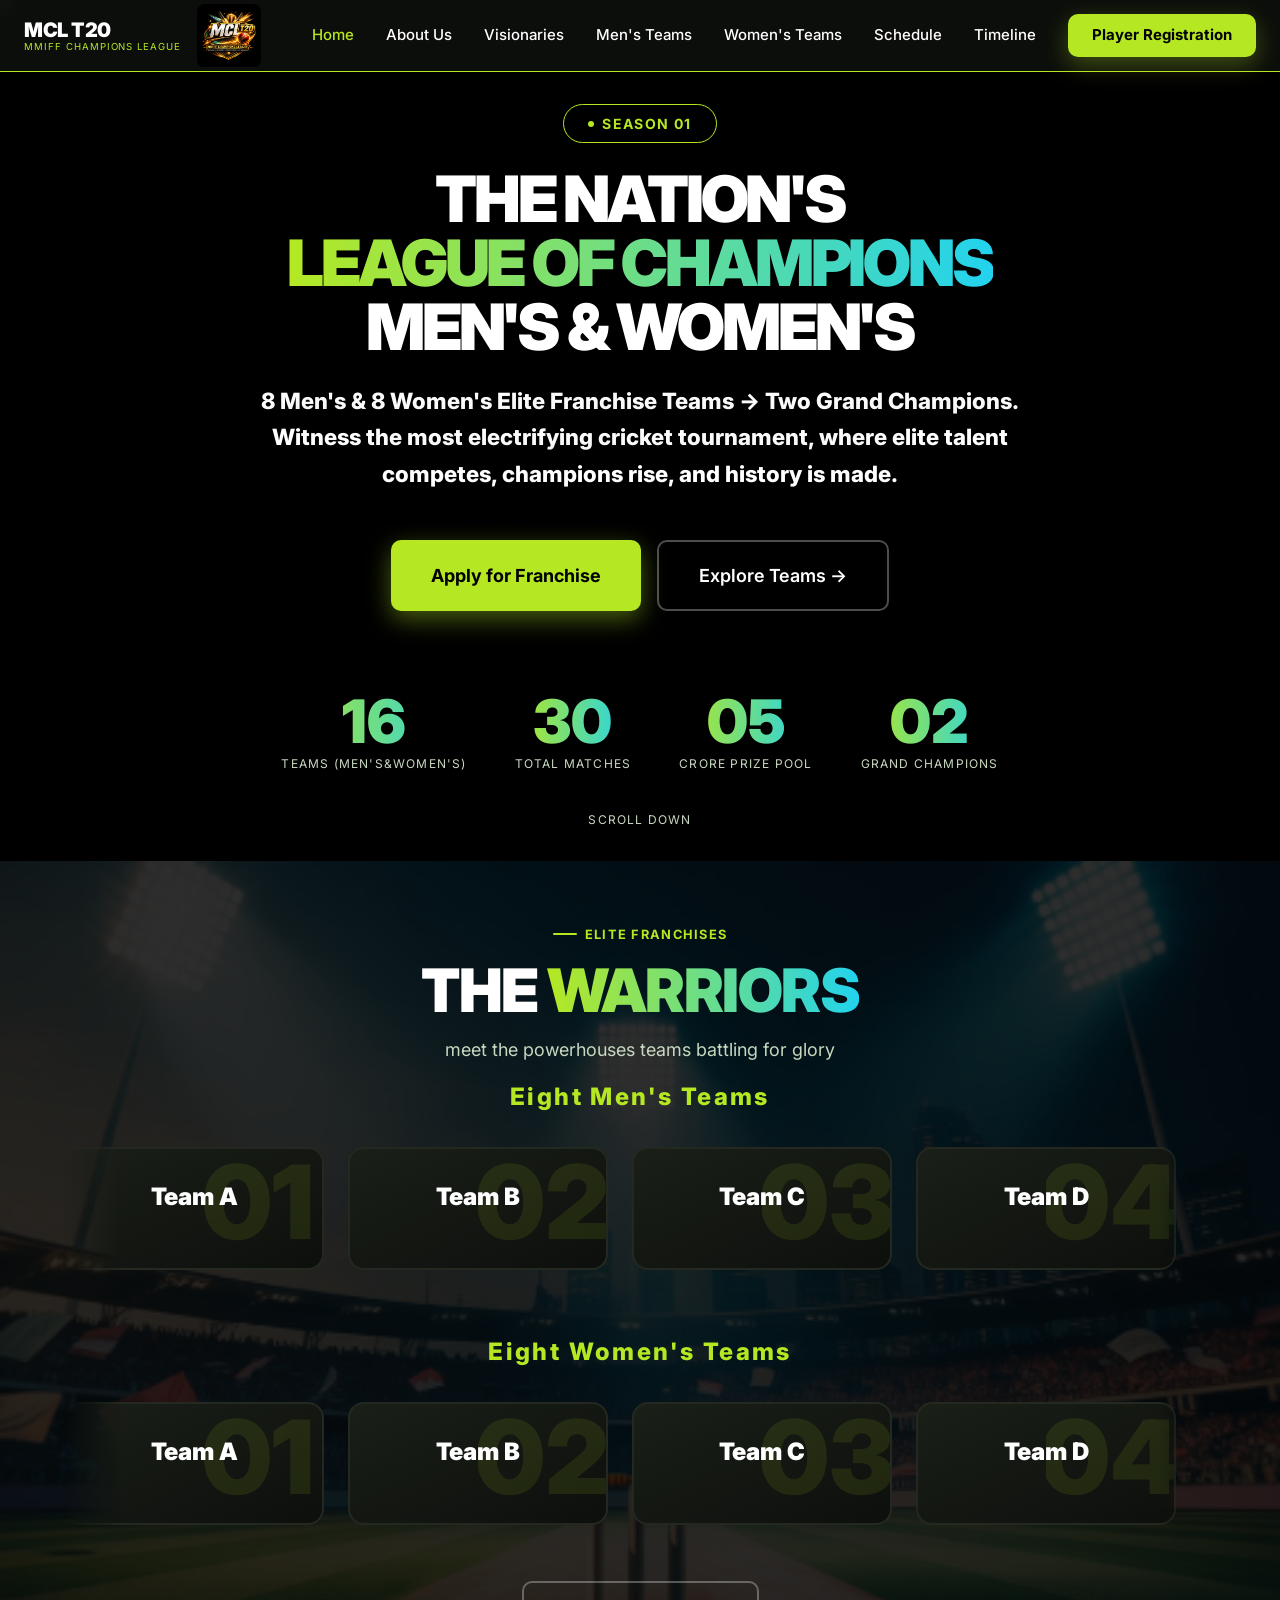
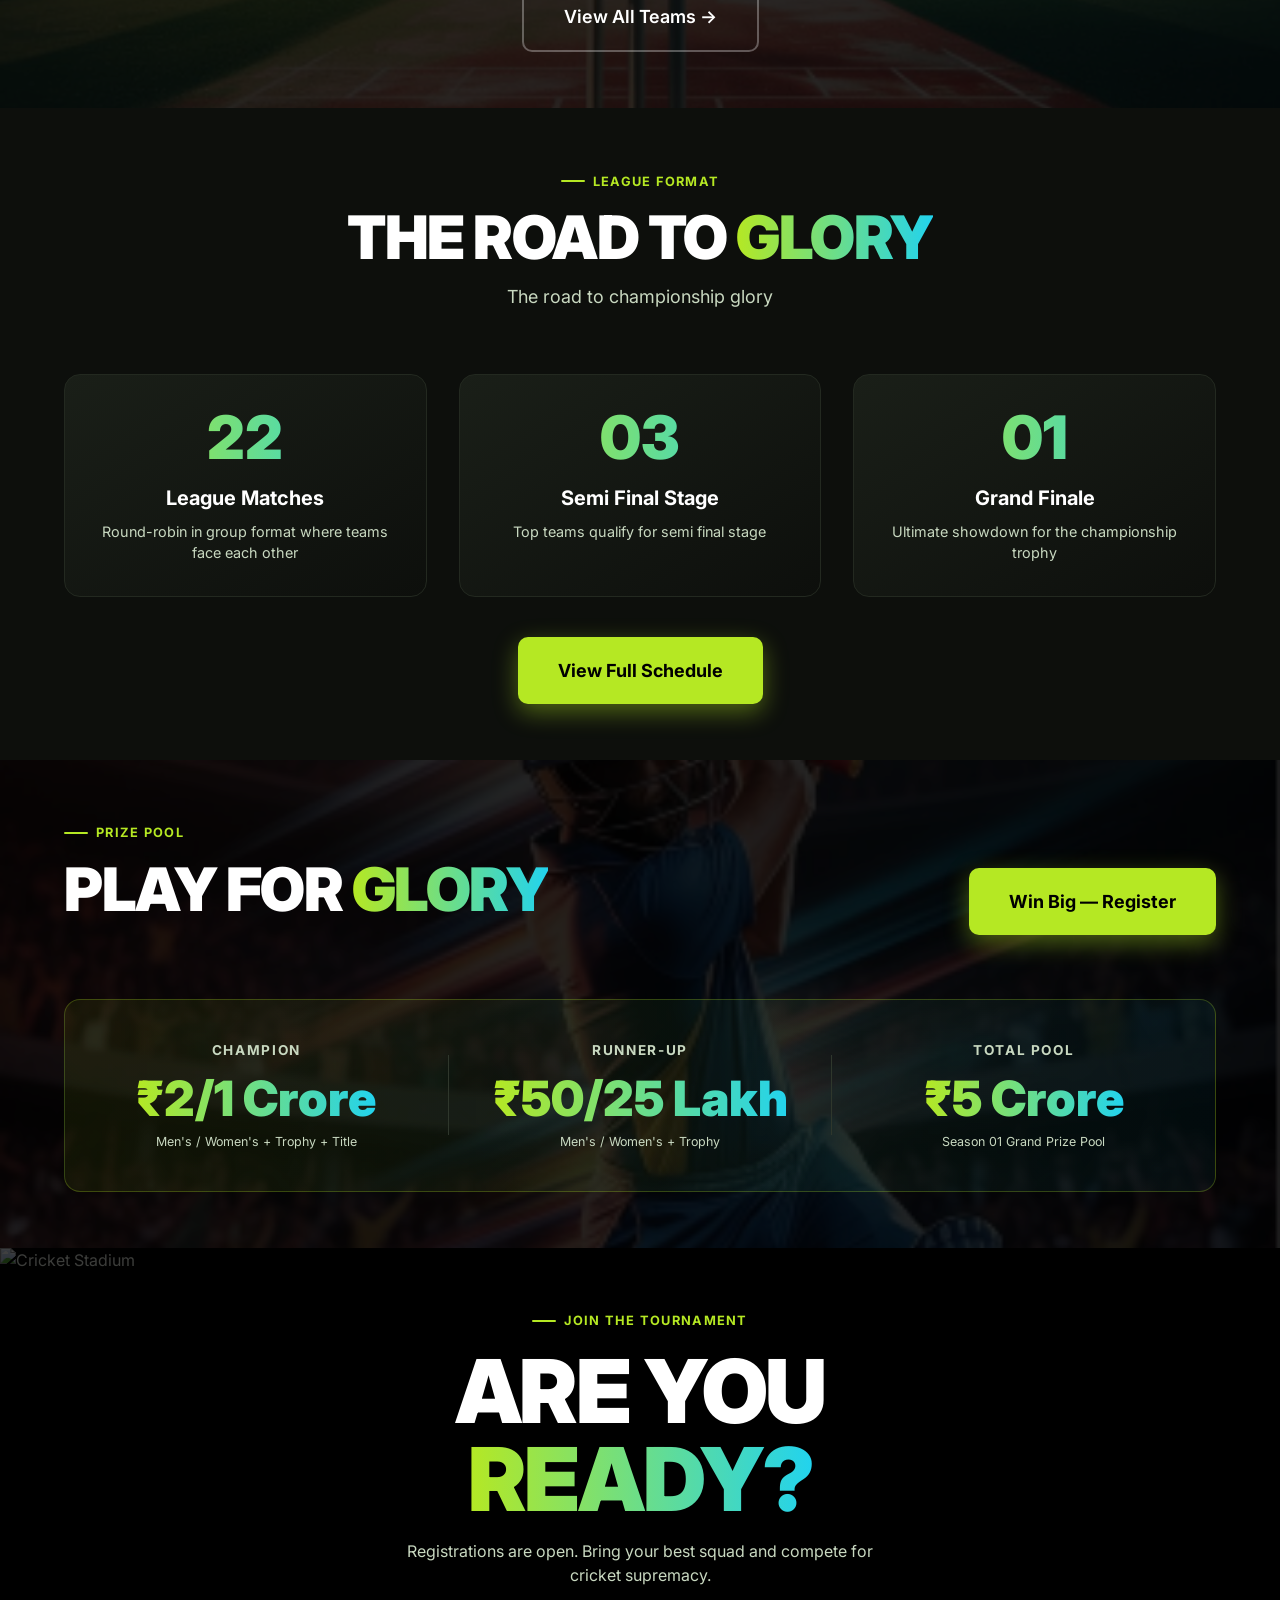
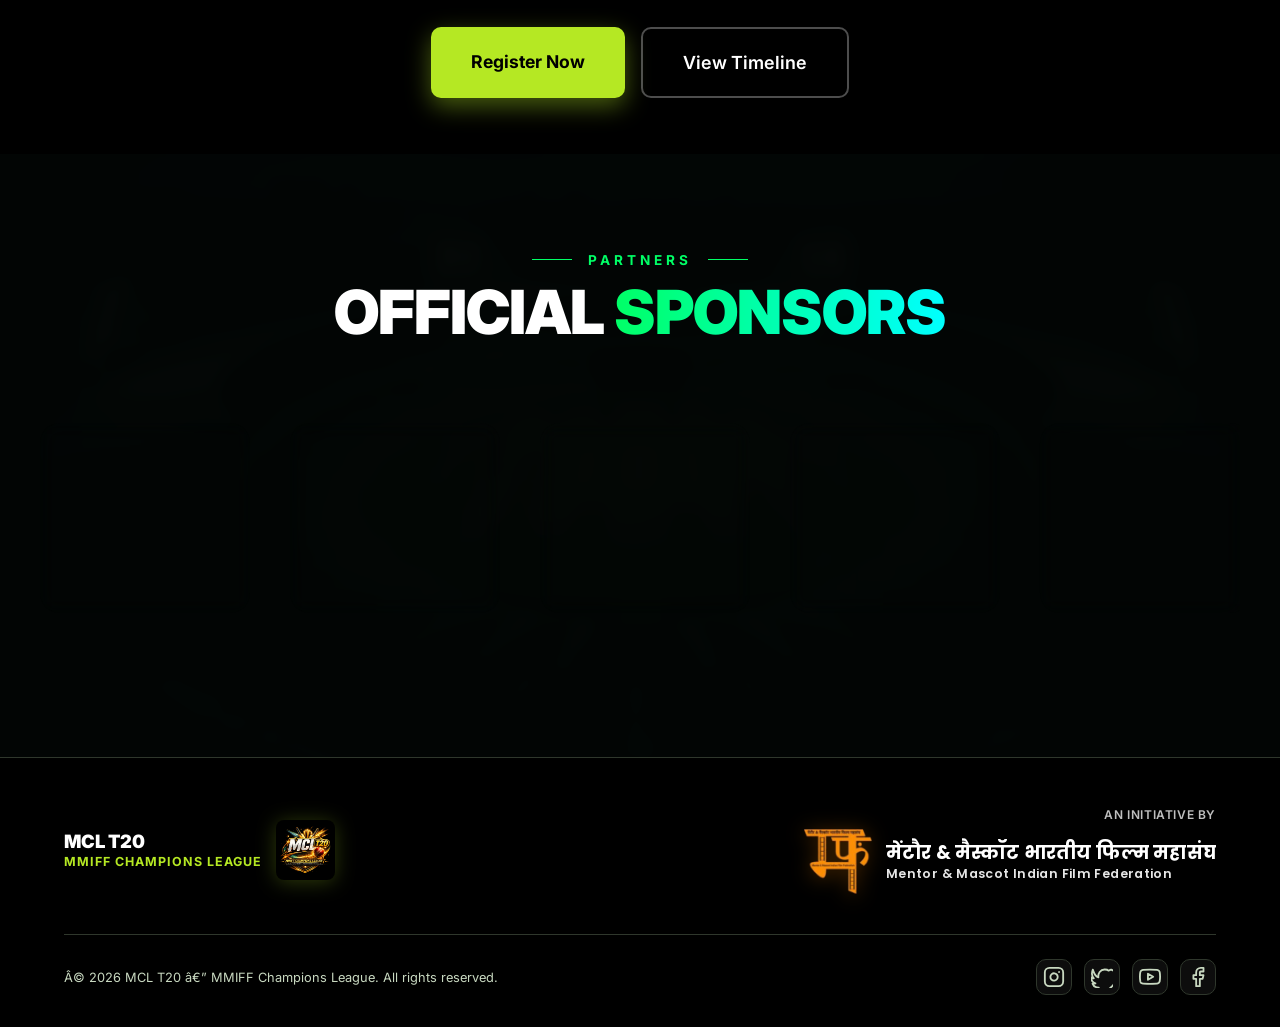
==== index.html @ 3655ecd1 "chnage" ====
﻿<!DOCTYPE html>
<html lang="en">
<head>
  <meta charset="UTF-8"/>
  <meta name="viewport" content="width=device-width, initial-scale=1.0"/>
  <title>MCL T20 â€” MMIFF Champions League | Where Cricket Meets a Cause</title>
  <meta name="description" content="MCL T20 MMIFF Champions League â€” 8 powerhouse teams battling for cricket supremacy. The Nation's League of Champions."/>
  <meta property="og:title" content="MCL T20 â€” MMIFF Champions League"/>
  <meta property="og:description" content="Where Cricket Meets Cinema with a Cause. Where Sport Creates Impact. 08 Franchise Teams. 15 Matches. 1 Champion."/>
  <meta property="og:image" content="https://images.pexels.com/photos/36230651/pexels-photo-36230651.jpeg?auto=compress&cs=tinysrgb&dpr=2&h=650&w=940"/>
  <meta property="og:type" content="website"/>
  <meta name="twitter:card" content="summary_large_image"/>
  <link rel="icon" href="logo.png" type="image/png"/>
  <link rel="stylesheet" href="style.css"/>
</head>
<body>

<div class="particles"></div>

<!-- ===== NAVBAR ===== -->
<nav class="navbar" id="navbar">
  <a href="index.html" class="nav-logo">
    <div>
      <div class="nav-logo-text">
        <span class="brand">MCL T20</span>
        <span class="sub">MMIFF Champions League</span>
      </div>
    </div>
    <img src="logo.png" alt="MCL Logo"/>
  </a>
  <div class="nav-links">
    <a href="index.html" class="active">Home</a>
    <a href="about.html">About Us</a>
    <a href="visionaries.html">Visionaries</a>
    <a href="teams.html">Men's Teams</a>
    <a href="women-teams.html">Women's Teams</a>
    <a href="matches.html">Schedule</a>
    <a href="timeline.html">Timeline</a>
    <a href="registration.html" class="nav-cta">Player Registration</a>
  </div>
  <button class="hamburger" id="hamburger" aria-label="Menu">
    <span></span><span></span><span></span>
  </button>
</nav>

<div class="mobile-nav" id="mobileNav">
  <a href="index.html">Home</a>
  <a href="about.html">About Us</a>
  <a href="visionaries.html">Visionaries</a>
  <a href="teams.html">Men's Teams</a>
  <a href="women-teams.html">Women's Teams</a>
  <a href="matches.html">Schedule</a>
  <a href="timeline.html">Timeline</a>
  <a href="registration.html" style="color:var(--brand);border-color:rgba(181,232,35,0.25);background:rgba(181,232,35,0.06);">Player Registration &rarr;</a>
</div>

<!-- ===== HERO ===== -->
<section class="hero" id="home">
  <div class="hero-bg-img">
    <img src="https://images.pexels.com/photos/36230651/pexels-photo-36230651.jpeg?auto=compress&cs=tinysrgb&dpr=2&h=650&w=940" alt="Cricket Stadium"/>
  </div>

  <div class="hero-content">
    <div class="hero-badge">
      <span><span class="dot"></span>Season 01</span>
    </div>

    <h1>
      THE NATION'S<br/>
      <span class="gradient-text">LEAGUE OF CHAMPIONS</span><br/>
      MEN'S &amp; WOMEN'S
    </h1>

    <p class="hero-sub">
      8 Men's &amp; 8 Women's Elite Franchise Teams &rarr; Two Grand Champions. Witness the most electrifying cricket tournament, where elite talent competes, champions rise, and history is made.
    </p>

    <div class="hero-actions">
      <a href="registration.html#franchise" class="btn-primary">Apply for Franchise</a>
      <a href="teams.html" class="btn-outline">Explore Teams &rarr;</a>
    </div>

    <div class="hero-stats">
      <div class="hero-stat">
        <div class="num">16</div>
        <div class="label">Teams (MEN'S&WOMEN'S)</div>
      </div>
      <div class="hero-stat">
        <div class="num" data-count="30">30</div>
        <div class="label">Total Matches</div>
      </div>
      <div class="hero-stat">
        <div class="num">05</div>
        <div class="label">crore prize pool</div>
      </div>
      <div class="hero-stat">
        <div class="num" data-count="2">02</div>
        <div class="label">Grand Champions</div>
      </div>
    </div>
  </div>

  <div class="hero-scroll" onclick="document.getElementById('teams-section').scrollIntoView({behavior:'smooth'})">
    Scroll Down
  </div>
</section>

<!-- ===== TEAMS SECTION ===== -->
<section class="bg-section" id="teams-section" style="padding: 3.5rem 0;">
  <div class="bg-section-img">
    <img src="teams-bg.png" alt="Cricket Field" loading="lazy"/>
    <div class="bg-section-overlay"></div>
  </div>

  <div class="container" style="position:relative;z-index:10;">
    <div class="reveal" style="text-align:center;margin-bottom:1rem;">
      <div class="section-label" style="justify-content:center;">Elite Franchises</div>
      <h2 class="section-title">THE <span class="highlight">WARRIORS</span></h2>
      <p class="section-desc" style="margin:0 auto;">meet the powerhouses teams battling for glory</p>
    </div>

        <div class="scroller-section">
      <h3 style="text-align:center; margin-bottom: 1rem; color: var(--brand); letter-spacing: 0.1em; font-weight: 800; font-size: 1.5rem;">Eight Men's Teams</h3>
      <div class="team-scroller">
        <div class="team-scroller-track">

      <a href="teams.html#team-1" class="team-card reveal">
        <div class="team-card-shine">
          <svg viewBox="0 0 100 100"><text fill="var(--brand)" font-size="80" font-weight="900" text-anchor="middle" x="50" y="70">01</text></svg>
        </div>
        <div class="team-card-inner">
          <h4 class="team-name">Team A</h4>
          
          <div class="team-bar-wrap"><div class="team-bar"></div></div>
        </div>
      </a>
      <a href="teams.html#team-2" class="team-card reveal">
        <div class="team-card-shine">
          <svg viewBox="0 0 100 100"><text fill="var(--brand)" font-size="80" font-weight="900" text-anchor="middle" x="50" y="70">02</text></svg>
        </div>
        <div class="team-card-inner">
          <h4 class="team-name">Team B</h4>
          
          <div class="team-bar-wrap"><div class="team-bar"></div></div>
        </div>
      </a>
      <a href="teams.html#team-3" class="team-card reveal">
        <div class="team-card-shine">
          <svg viewBox="0 0 100 100"><text fill="var(--brand)" font-size="80" font-weight="900" text-anchor="middle" x="50" y="70">03</text></svg>
        </div>
        <div class="team-card-inner">
          <h4 class="team-name">Team C</h4>
          
          <div class="team-bar-wrap"><div class="team-bar"></div></div>
        </div>
      </a>
      <a href="teams.html#team-4" class="team-card reveal">
        <div class="team-card-shine">
          <svg viewBox="0 0 100 100"><text fill="var(--brand)" font-size="80" font-weight="900" text-anchor="middle" x="50" y="70">04</text></svg>
        </div>
        <div class="team-card-inner">
          <h4 class="team-name">Team D</h4>
          
          <div class="team-bar-wrap"><div class="team-bar"></div></div>
        </div>
      </a>
      <a href="teams.html#team-5" class="team-card reveal">
        <div class="team-card-shine">
          <svg viewBox="0 0 100 100"><text fill="var(--brand)" font-size="80" font-weight="900" text-anchor="middle" x="50" y="70">05</text></svg>
        </div>
        <div class="team-card-inner">
          <h4 class="team-name">Team E</h4>
          
          <div class="team-bar-wrap"><div class="team-bar"></div></div>
        </div>
      </a>
      <a href="teams.html#team-6" class="team-card reveal">
        <div class="team-card-shine">
          <svg viewBox="0 0 100 100"><text fill="var(--brand)" font-size="80" font-weight="900" text-anchor="middle" x="50" y="70">06</text></svg>
        </div>
        <div class="team-card-inner">
          <h4 class="team-name">Team F</h4>
          
          <div class="team-bar-wrap"><div class="team-bar"></div></div>
        </div>
      </a>
      <a href="teams.html#team-7" class="team-card reveal">
        <div class="team-card-shine">
          <svg viewBox="0 0 100 100"><text fill="var(--brand)" font-size="80" font-weight="900" text-anchor="middle" x="50" y="70">07</text></svg>
        </div>
        <div class="team-card-inner">
          <h4 class="team-name">Team G</h4>
          
          <div class="team-bar-wrap"><div class="team-bar"></div></div>
        </div>
      </a>
      <a href="teams.html#team-8" class="team-card reveal">
        <div class="team-card-shine">
          <svg viewBox="0 0 100 100"><text fill="var(--brand)" font-size="80" font-weight="900" text-anchor="middle" x="50" y="70">08</text></svg>
        </div>
        <div class="team-card-inner">
          <h4 class="team-name">Team H</h4>
          
          <div class="team-bar-wrap"><div class="team-bar"></div></div>
        </div>
      </a>
        </div>
      </div>
    </div>
    <div class="scroller-section" style="margin-top: 3rem;">
      <h3 style="text-align:center; margin-bottom: 1rem; color: var(--brand); letter-spacing: 0.1em; font-weight: 800; font-size: 1.5rem;">Eight Women's Teams</h3>
      <div class="team-scroller">
        <div class="team-scroller-track women-track">

      <a href="women-teams.html#team-1" class="team-card reveal">
        <div class="team-card-shine">
          <svg viewBox="0 0 100 100"><text fill="var(--brand)" font-size="80" font-weight="900" text-anchor="middle" x="50" y="70">01</text></svg>
        </div>
        <div class="team-card-inner">
          <h4 class="team-name">Team A</h4>
          
          <div class="team-bar-wrap"><div class="team-bar"></div></div>
        </div>
      </a>
      <a href="women-teams.html#team-2" class="team-card reveal">
        <div class="team-card-shine">
          <svg viewBox="0 0 100 100"><text fill="var(--brand)" font-size="80" font-weight="900" text-anchor="middle" x="50" y="70">02</text></svg>
        </div>
        <div class="team-card-inner">
          <h4 class="team-name">Team B</h4>
          
          <div class="team-bar-wrap"><div class="team-bar"></div></div>
        </div>
      </a>
      <a href="women-teams.html#team-3" class="team-card reveal">
        <div class="team-card-shine">
          <svg viewBox="0 0 100 100"><text fill="var(--brand)" font-size="80" font-weight="900" text-anchor="middle" x="50" y="70">03</text></svg>
        </div>
        <div class="team-card-inner">
          <h4 class="team-name">Team C</h4>
          
          <div class="team-bar-wrap"><div class="team-bar"></div></div>
        </div>
      </a>
      <a href="women-teams.html#team-4" class="team-card reveal">
        <div class="team-card-shine">
          <svg viewBox="0 0 100 100"><text fill="var(--brand)" font-size="80" font-weight="900" text-anchor="middle" x="50" y="70">04</text></svg>
        </div>
        <div class="team-card-inner">
          <h4 class="team-name">Team D</h4>
          
          <div class="team-bar-wrap"><div class="team-bar"></div></div>
        </div>
      </a>
      <a href="women-teams.html#team-5" class="team-card reveal">
        <div class="team-card-shine">
          <svg viewBox="0 0 100 100"><text fill="var(--brand)" font-size="80" font-weight="900" text-anchor="middle" x="50" y="70">05</text></svg>
        </div>
        <div class="team-card-inner">
          <h4 class="team-name">Team E</h4>
          
          <div class="team-bar-wrap"><div class="team-bar"></div></div>
        </div>
      </a>
      <a href="women-teams.html#team-6" class="team-card reveal">
        <div class="team-card-shine">
          <svg viewBox="0 0 100 100"><text fill="var(--brand)" font-size="80" font-weight="900" text-anchor="middle" x="50" y="70">06</text></svg>
        </div>
        <div class="team-card-inner">
          <h4 class="team-name">Team F</h4>
          
          <div class="team-bar-wrap"><div class="team-bar"></div></div>
        </div>
      </a>
      <a href="women-teams.html#team-7" class="team-card reveal">
        <div class="team-card-shine">
          <svg viewBox="0 0 100 100"><text fill="var(--brand)" font-size="80" font-weight="900" text-anchor="middle" x="50" y="70">07</text></svg>
        </div>
        <div class="team-card-inner">
          <h4 class="team-name">Team G</h4>
          
          <div class="team-bar-wrap"><div class="team-bar"></div></div>
        </div>
      </a>
      <a href="women-teams.html#team-8" class="team-card reveal">
        <div class="team-card-shine">
          <svg viewBox="0 0 100 100"><text fill="var(--brand)" font-size="80" font-weight="900" text-anchor="middle" x="50" y="70">08</text></svg>
        </div>
        <div class="team-card-inner">
          <h4 class="team-name">Team H</h4>
          
          <div class="team-bar-wrap"><div class="team-bar"></div></div>
        </div>
      </a>
        </div>
      </div>
    </div>

    <div style="text-align:center;margin-top:2.5rem;" class="reveal">
      <a href="teams.html" class="btn-outline">View All Teams →</a>
    </div>
  </div>
</section>

<!-- ===== TOURNAMENT FORMAT ===== -->
<section id="tournament" style="padding:3.5rem 0;background:var(--background);">
  <div class="container">
    <div class="reveal" style="text-align:center;margin-bottom:1rem;">
      <div class="section-label" style="justify-content:center;">League Format</div>
      <h2 class="section-title" style="text-align:center;">THE ROAD TO <span class="highlight">GLORY</span></h2>
      <p class="section-desc" style="margin:0 auto;text-align:center;">The road to championship glory</p>
    </div>
    <div class="format-grid">
      <div class="format-card reveal">
        <div class="format-number" data-count="24">24</div>
        <div class="format-label">League Matches</div>
        <div class="format-desc">Round-robin in group format where teams face each other</div>
      </div>
      <div class="format-card reveal">
        <div class="format-number" data-count="4">04</div>
        <div class="format-label">Semi Final Stage</div>
        <div class="format-desc">Top teams qualify for semi final stage</div>
      </div>
      <div class="format-card reveal">
        <div class="format-number" data-count="2">02</div>
        <div class="format-label">Grand Finale</div>
        <div class="format-desc">Ultimate showdown for the championship trophy</div>
      </div>
    </div>
    <div style="text-align:center;margin-top:2.5rem;" class="reveal">
      <a href="matches.html" class="btn-primary">View Full Schedule</a>
    </div>
  </div>
</section>

<!-- ===== PRIZE POOL ===== -->
<section class="bg-section" style="padding:3.5rem 0;">
  <div class="bg-section-img">
    <img src="prize-pool-bg.png" alt="MCL T20 Championship Poster" loading="lazy"/>
    <div class="bg-section-overlay" style="background:rgba(0,0,0,0.85);"></div>
  </div>
  <div class="container" style="position:relative;z-index:10;">
    <div style="display:flex;justify-content:space-between;align-items:flex-end;flex-wrap:wrap;gap:1rem;" class="reveal">
      <div>
        <div class="section-label">Prize Pool</div>
        <h2 class="section-title">PLAY FOR <span class="highlight">GLORY</span></h2>
      </div>
      <a href="registration.html" class="btn-primary">Win Big — Register</a>
    </div>
    <div class="prize-display reveal">
      <div class="prize-card">
        <div class="prize-label">Champion</div>
        <div class="prize-amount">₹2/1 Crore</div>
        <div class="prize-sub">Men's / Women's + Trophy + Title</div>
      </div>
      <div class="prize-divider"></div>
      <div class="prize-card">
        <div class="prize-label">Runner-Up</div>
        <div class="prize-amount">₹50/25 Lakh</div>
        <div class="prize-sub">Men's / Women's + Trophy</div>
      </div>
      <div class="prize-divider"></div>
      <div class="prize-card">
        <div class="prize-label">Total Pool</div>
        <div class="prize-amount">₹5 Crore</div>
        <div class="prize-sub">Season 01 Grand Prize Pool</div>
      </div>
    </div>
  </div>
</section>

<!-- ===== CTA ===== -->
<section class="bg-section" style="padding:3.5rem 0;">
  <div class="bg-section-img">
    <img src="https://images.pexels.com/photos/36230651/pexels-photo-36230651.jpeg?auto=compress&cs=tinysrgb&dpr=2&h=650&w=940" alt="Cricket Stadium"/>
    <div class="bg-section-overlay" style="background:rgba(0,0,0,0.75);"></div>
  </div>
  <div class="container reveal" style="position:relative;z-index:10;text-align:center;">
    <div class="section-label" style="justify-content:center;">Join the Tournament</div>
    <h2 class="section-title" style="text-align:center;font-size:clamp(3rem,8vw,5.5rem);">
      ARE YOU<br/><span class="highlight">READY?</span>
    </h2>
    <p style="text-align:center;color:var(--muted-foreground);max-width:480px;margin:1rem auto 2.5rem;">
      Registrations are open. Bring your best squad and compete for cricket supremacy.
    </p>
    <div style="display:flex;gap:1rem;justify-content:center;flex-wrap:wrap;">
      <a href="registration.html" class="btn-primary" style="font-size:1.1rem;padding:18px 40px;">Register Now</a>
      <a href="timeline.html" class="btn-outline">View Timeline</a>
    </div>
  </div>
</section>

<!-- ===== PARTNERS CAROUSEL ===== -->
<section class="sponsors-section" style="position: relative; padding: 6rem 0 8rem; overflow: hidden; display: flex; flex-direction: column; align-items: center;">

  <!-- Subtle cricket stadium background -->
  <div style="position: absolute; inset: 0; background: url('cricket-stadium-bg.jpg') center/cover no-repeat; filter: blur(6px) brightness(0.15) saturate(0.6); z-index: 0; transform: scale(1.08); opacity: 0.45;"></div>
  <!-- Dark tint overlay -->
  <div style="position: absolute; inset: 0; background: rgba(2, 6, 4, 0.82); z-index: 0;"></div>

  <div class="container reveal" style="text-align:center; position: relative; z-index: 1; max-width: 1000px; width: 100%;">
    <!-- "PARTNERS" Text -->
    <div style="display:flex;align-items:center;justify-content:center;gap:16px;margin-bottom:0.75rem;">
      <span style="width: 40px; height: 1px; background: #00ff66;"></span>
      <h3 style="color: #00ff66; font-size: 0.85rem; font-weight: 700; letter-spacing: 0.3em; text-transform: uppercase; margin: 0;">PARTNERS</h3>
      <span style="width: 40px; height: 1px; background: #00ff66;"></span>
    </div>
    
    <!-- "OFFICIAL SPONSORS" Title -->
    <h2 class="section-title" style="text-align:center; font-size: clamp(2.5rem, 5vw, 3.8rem); margin-bottom: 4rem; color: #ffffff; font-weight: 900; letter-spacing: -1px;">
      OFFICIAL <span style="background: linear-gradient(to right, #00ff66, #00ffff); -webkit-background-clip: text; -webkit-text-fill-color: transparent;">SPONSORS</span>
    </h2>
  </div>
  
  <div class="sponsor-carousel-wrapper" style="position: relative; z-index: 1; max-width: 1200px; width: 100%; overflow: hidden; padding: 1rem 0;">
    
    <!-- Cards Container / Track -->
    <div class="sponsor-carousel-track">
      <!-- Set 1 -->
      <div class="sponsor-card">
        <img src="sponsor-gopal.jpg" alt="Gopal's 56">
      </div>
      <div class="sponsor-card">
        <img src="sponsor-mango-dark.jpg" alt="Mango Digi TV">
      </div>
      <div class="sponsor-card">
        <img src="sponsor-img1.png" alt="BAAMANN">
      </div>
      <div class="sponsor-card">
        <img src="sponsor-img2.png" alt="Homestead ROOTS">
      </div>
      <div class="sponsor-card">
        <img src="sponsor-midday.png" alt="Mid Day">
      </div>
      <!-- Set 2 for seamless loop -->
      <div class="sponsor-card">
        <img src="sponsor-gopal.jpg" alt="Gopal's 56">
      </div>
      <div class="sponsor-card">
        <img src="sponsor-mango-dark.jpg" alt="Mango Digi TV">
      </div>
      <div class="sponsor-card">
        <img src="sponsor-img1.png" alt="BAAMANN">
      </div>
      <div class="sponsor-card">
        <img src="sponsor-img2.png" alt="Homestead ROOTS">
      </div>
      <div class="sponsor-card">
        <img src="sponsor-midday.png" alt="Mid Day">
      </div>
    </div>

  </div>
</section>

<!-- Hide scrollbar for webkit and add custom styles -->
<style>
  .sponsor-carousel-track {
    display: flex;
    flex-wrap: nowrap;
    width: max-content;
    animation: sponsorAutoScroll 20s linear infinite;
    align-items: center;
  }
  .sponsor-carousel-track:hover {
    animation-play-state: paused;
  }
  @keyframes sponsorAutoScroll {
    from { transform: translateX(0); }
    to { transform: translateX(-50%); }
  }
  .sponsor-card {
    flex-shrink: 0;
    width: 210px;
    height: 190px;
    margin-right: 2.5rem;
    display: flex;
    align-items: center;
    justify-content: center;
    background: rgba(255, 255, 255, 0.02);
    backdrop-filter: blur(10px);
    -webkit-backdrop-filter: blur(10px);
    border: 1px solid rgba(255, 255, 255, 0.12);
    border-radius: 20px;
    box-sizing: border-box;
    padding: 2.2rem;
    box-shadow: 0 4px 30px rgba(0,0,0,0.4);
    transition: all 0.3s ease;
  }
  .sponsor-card:hover {
    transform: scale(1.03);
    border-color: rgba(255, 255, 255, 0.3);
    background: rgba(255, 255, 255, 0.05);
    box-shadow: 0 8px 40px rgba(0,0,0,0.6);
  }
  .sponsor-card img {
    display: block;
    max-width: 100%;
    max-height: 100%;
    object-fit: contain;
  }
  @media (max-width: 768px) {
    .sponsor-card {
      width: 160px;
      height: 140px;
      padding: 1.5rem;
      margin-right: 1.5rem;
    }
  }
</style>

<!-- ===== FOOTER ===== -->
<footer>
  <div class="container">
    <div class="footer-grid">
      <div class="footer-brand">
        <a href="index.html" class="footer-brand-wrap">
          <div class="footer-brand-text">
            <span class="brand">MCL T20</span>
            <span class="sub">MMIFF Champions League</span>
          </div>
          <img src="logo.png" alt="MCL" class="footer-logo-img"/>
        </a>
      </div>
      <div class="footer-initiative">
        <div class="initiative-header">An Initiative By</div>
        <div class="initiative-brand">
          <img src="mmiff-emblem.png" alt="MMIFF" class="initiative-logo"/>
          <div class="initiative-text">
            <div class="initiative-hi">मेंटौर &amp; मैस्कॉट भारतीय फिल्म महासंघ</div>
            <div class="initiative-en">Mentor &amp; Mascot Indian Film Federation</div>
          </div>
        </div>
      </div>
    </div>
    <div class="footer-bottom">
      <p>Â© 2026 MCL T20 â€” MMIFF Champions League. All rights reserved.</p>
      <div class="footer-social">
        <a href="https://www.instagram.com/mclt20s01?igsh=MXB5dmM5NGc0ZzlzNA==" target="_blank" title="Instagram" style="display:flex;align-items:center;justify-content:center;">
          <svg width="22" height="22" viewBox="0 0 24 24" fill="none" stroke="currentColor" stroke-width="2" stroke-linecap="round" stroke-linejoin="round"><rect x="2" y="2" width="20" height="20" rx="5" ry="5"></rect><path d="M16 11.37A4 4 0 1 1 12.63 8 4 4 0 0 1 16 11.37z"></path><line x1="17.5" y1="6.5" x2="17.51" y2="6.5"></line></svg>
        </a>
        <a href="#" title="Twitter" style="display:flex;align-items:center;justify-content:center;">
          <svg width="22" height="22" viewBox="0 0 24 24" fill="none" stroke="currentColor" stroke-width="2" stroke-linecap="round" stroke-linejoin="round"><path d="M22 4.01c-1 .49-1.98.68-3 .99-1.12-1.27-2.7-1.2-4.12-1.2-4.86 0-7.38 4.52-6.84 8.58C4 11.43 3.01 6.58 2 4c-1.5 3.5-1 7.15 1 9.5-1.02-.15-1.98-.38-2.9-.84.2 3 1.83 5.48 4.7 6.4-1.05.3-2.1.33-3.15.11 1.04 2.87 3.73 4.29 6.84 4.38-2.9 2.1-6.17 2.5-9.4 1.7 3.32 1.86 6.52 2.62 10.32 2.62 11.83 0 18.7-9.4 18.7-18.7.02-.27 0-.54 0-.81A12.7 12.7 0 0 0 22 4.01Z"></path></svg>
        </a>
        <a href="#" title="YouTube" style="display:flex;align-items:center;justify-content:center;">
          <svg width="22" height="22" viewBox="0 0 24 24" fill="none" stroke="currentColor" stroke-width="2" stroke-linecap="round" stroke-linejoin="round"><path d="M22.54 6.42a2.78 2.78 0 0 0-1.94-2C18.88 4 12 4 12 4s-6.88 0-8.6.46a2.78 2.78 0 0 0-1.94 2A29 29 0 0 0 1 11.75a29 29 0 0 0 .46 5.33A2.78 2.78 0 0 0 3.4 19c1.72.46 8.6.46 8.6.46s6.88 0 8.6-.46a2.78 2.78 0 0 0 1.94-2 29 29 0 0 0 .46-5.25 29 29 0 0 0-.46-5.33z"></path><polygon points="9.75 15.02 15.5 11.75 9.75 8.48 9.75 15.02"></polygon></svg>
        </a>
        <a href="#" title="Facebook" style="display:flex;align-items:center;justify-content:center;">
          <svg width="22" height="22" viewBox="0 0 24 24" fill="none" stroke="currentColor" stroke-width="2" stroke-linecap="round" stroke-linejoin="round"><path d="M18 2h-3a5 5 0 0 0-5 5v3H7v4h3v8h4v-8h3l1-4h-4V7a1 1 0 0 1 1-1h3z"></path></svg>
        </a>
      </div>
    </div>
  </div>
</footer>

<script src="main.js"></script>
</body>
</html>
---- style.css ----
@import url('https://fonts.googleapis.com/css2?family=Inter:wght@300;400;500;600;700;800;900&family=Poppins:wght@400;500;600;700;800;900&family=Noto+Sans+Devanagari:wght@400;500;600;700;800&display=swap');

/* ===== DESIGN TOKENS — from electric-deer-chase-1oh7.html ===== */
:root {
  --brand: #b5e823;
  --brand-dark: #8fba13;
  --accent-color: #22d3ee;
  --background: #0d0f0c;
  --foreground: #eef2e9;
  --card: #171a15;
  --card-foreground: #eef2e9;
  --border: #2f372c;
  --muted: #232920;
  --muted-foreground: #c8d8c0;
  --primary: #b5e823;
  --destructive: #e5484d;
  --radius: 0.625rem;
  --transition: 0.3s cubic-bezier(0.4, 0, 0.2, 1);
  --glow: 0 0 40px rgba(181,232,35,0.2);
  --glow-shadow: 0 25px 50px rgba(181,232,35,0.12);
}

/* ===== RESET & BASE ===== */
*, *::before, *::after { box-sizing: border-box; margin: 0; padding: 0; }
html { scroll-behavior: smooth; font-size: 16px; overflow-x: hidden; }

body {
  font-family: Inter, ui-sans-serif, system-ui, -apple-system, BlinkMacSystemFont, 'Segoe UI', sans-serif;
  background-color: var(--background);
  color: var(--foreground);
  line-height: 1.5;
  overflow-x: hidden;
  -webkit-font-smoothing: antialiased;
  -moz-osx-font-smoothing: grayscale;
}

h1,h2,h3,h4,h5,h6 { font-style: normal !important; }
img { max-width: 100%; display: block; }
a { text-decoration: none; color: inherit; }
ul { list-style: none; }
button { cursor: pointer; border: none; outline: none; font-family: inherit; }
input, textarea, select { font-family: inherit; outline: none; }

/* ===== SCROLLBAR ===== */
::-webkit-scrollbar { width: 5px; }
::-webkit-scrollbar-track { background: var(--background); }
::-webkit-scrollbar-thumb { background: var(--brand); border-radius: 3px; }

/* ===== PARTICLES ===== */
.particles { position: fixed; inset: 0; pointer-events: none; z-index: 0; overflow: hidden; }
.particle {
  position: absolute; border-radius: 50%; background: var(--brand); opacity: 0;
  animation: float-particle linear infinite;
}
@keyframes float-particle {
  0% { opacity: 0; transform: translateY(100vh) scale(0); }
  10% { opacity: 0.4; }
  90% { opacity: 0.2; }
  100% { opacity: 0; transform: translateY(-100px) scale(1); }
}

/* ===== NAVBAR ===== */
.navbar {
  position: fixed; top: 0; left: 0; right: 0; z-index: 1000;
  background: rgba(13,15,12,0.95);
  backdrop-filter: blur(8px);
  border-bottom: 1px solid var(--brand);
  height: 72px;
  display: flex; align-items: center; justify-content: space-between;
  padding: 0 1.5rem;
  transition: var(--transition);
}
.navbar.scrolled { background: rgba(13,15,12,0.99); box-shadow: 0 4px 30px rgba(181,232,35,0.06); }

.nav-logo { display: flex; align-items: center; gap: 1rem; opacity: 1; transition: opacity 0.2s; }
.nav-logo:hover { opacity: 0.8; }
.nav-logo img { height: 64px; width: auto; border-radius: calc(var(--radius) - 2px); object-fit: contain; }
.nav-logo-text { display: flex; flex-direction: column; line-height: 1; }
.nav-logo-text .brand { font-size: 1.25rem; font-weight: 900; color: #fff; letter-spacing: -0.025em; }
.nav-logo-text .sub { font-size: 0.6rem; color: var(--brand); text-transform: uppercase; letter-spacing: 0.1em; margin-top: 2px; }

.nav-links { display: flex; align-items: center; gap: 2rem; }
.nav-links a { font-size: 0.9375rem; font-weight: 500; color: #fff; transition: color 0.15s; }
.nav-links a:hover, .nav-links a.active { color: var(--brand); }

.nav-cta {
  background: var(--brand) !important;
  color: #000 !important;
  font-weight: 700 !important;
  padding: 10px 24px !important;
  border-radius: calc(var(--radius)) !important;
  transition: all 0.3s !important;
  box-shadow: 0 8px 25px rgba(181,232,35,0.3) !important;
}
.nav-cta:hover { background: var(--brand-dark) !important; transform: scale(1.05); }

.hamburger { display: none; flex-direction: column; gap: 5px; cursor: pointer; padding: 5px; background: none; border: none; }
.hamburger span { display: block; width: 24px; height: 2px; background: var(--foreground); border-radius: 2px; transition: var(--transition); }

/* ===== MOBILE NAV ===== */
.mobile-nav {
  position: fixed; top: 72px; left: 0; right: 0; bottom: 0; z-index: 999;
  background: rgba(13,15,12,0.98); backdrop-filter: blur(16px);
  padding: 2rem; display: flex; flex-direction: column; gap: 0.5rem;
  transform: translateX(100%); transition: transform 0.35s cubic-bezier(0.4, 0, 0.2, 1);
}
.mobile-nav.open { transform: translateX(0); }
.mobile-nav a {
  display: block; padding: 14px 16px; border-radius: var(--radius);
  font-size: 1.1rem; font-weight: 600; color: var(--muted-foreground);
  transition: var(--transition); border: 1px solid transparent;
  text-transform: uppercase; letter-spacing: 0.5px;
}
.mobile-nav a:hover, .mobile-nav a.active { color: var(--brand); background: rgba(181,232,35,0.06); border-color: rgba(181,232,35,0.15); }
.mobile-nav .mobile-cta { margin-top: auto; }

/* ===== HERO ===== */
.hero {
  position: relative; min-height: 90vh;
  display: flex; align-items: center; justify-content: center;
  overflow: hidden; padding-top: 72px;
  background: #000;
}
.hero-bg-img {
  position: absolute; inset: 0;
}
.hero-bg-img img { width: 100%; height: 100%; object-fit: cover; }
.hero-bg-img::after {
  content: ''; position: absolute; inset: 0;
  background: rgba(0,0,0,0.70);
}

.hero-content {
  position: relative; z-index: 10;
  text-align: center; max-width: 1100px; padding: 2rem;
}

.hero-badge {
  display: inline-block; margin-bottom: 1.5rem;
  padding: 0.5rem 1.5rem;
  border: 1px solid var(--brand);
  border-radius: 9999px;
}
.hero-badge span {
  color: var(--brand); font-size: 0.875rem; font-weight: 700;
  text-transform: uppercase; letter-spacing: 0.1em;
  display: flex; align-items: center; gap: 8px;
}
.hero-badge .dot { width: 6px; height: 6px; border-radius: 50%; background: var(--brand); animation: pulse-dot 1.5s infinite; display: inline-block; }
@keyframes pulse-dot { 0%,100% { opacity: 1; transform: scale(1); } 50% { opacity: 0.4; transform: scale(1.5); } }

.hero h1 {
  font-size: clamp(2.2rem, 6vw, 4rem);
  font-weight: 900;
  color: #fff;
  margin-bottom: 1.5rem;
  letter-spacing: -0.05em;
  line-height: 1;
}
.hero h1 .gradient-text {
  color: transparent;
  background: linear-gradient(to right, var(--brand), var(--accent-color));
  -webkit-background-clip: text;
  background-clip: text;
}

.hero-sub {
  font-size: clamp(1rem, 2.5vw, 1.4rem);
  color: #fff;
  font-weight: 800;
  text-shadow: 0 2px 12px rgba(0,0,0,0.8), 0 0 40px rgba(0,0,0,0.6);
  max-width: 780px; margin: 0 auto 3rem;
  line-height: 1.625;
  filter: drop-shadow(0 2px 6px rgba(0,0,0,0.7));
}

.hero-actions {
  display: flex; gap: 1rem; justify-content: center; flex-wrap: wrap;
}

.btn-primary {
  display: inline-flex; align-items: center; gap: 8px;
  padding: 1.25rem 2.5rem;
  background: var(--brand); color: #000;
  font-size: 1.125rem; font-weight: 700;
  border-radius: var(--radius);
  transition: all 0.3s;
  box-shadow: 0 8px 25px rgba(181,232,35,0.4);
  text-decoration: none;
}
.btn-primary:hover { transform: scale(1.05); background: var(--brand-dark); }

.btn-outline {
  display: inline-flex; align-items: center; gap: 8px;
  padding: 1.25rem 2.5rem;
  background: transparent;
  border: 2px solid rgba(255,255,255,0.3);
  color: #fff;
  font-size: 1.125rem; font-weight: 600;
  border-radius: var(--radius);
  transition: all 0.3s;
  text-decoration: none;
}
.btn-outline:hover { border-color: var(--brand); color: var(--brand); background: rgba(181,232,35,0.05); transform: scale(1.05); }

.hero-stats {
  display: flex; justify-content: center; gap: 3rem; flex-wrap: wrap;
  margin-top: 5rem;
}
.hero-stat { text-align: center; }
.hero-stat .num {
  font-size: 3.75rem; font-weight: 900; line-height: 1;
  color: transparent;
  background: linear-gradient(to right, var(--brand), var(--accent-color));
  -webkit-background-clip: text; background-clip: text;
}
.hero-stat .label { font-size: 0.75rem; color: var(--muted-foreground); text-transform: uppercase; letter-spacing: 0.1em; margin-top: 4px; }

.hero-scroll {
  position: absolute; bottom: 2rem; left: 50%; transform: translateX(-50%);
  display: flex; flex-direction: column; align-items: center; gap: 6px;
  color: var(--muted-foreground); font-size: 0.75rem; text-transform: uppercase; letter-spacing: 0.1em;
  cursor: pointer; animation: bob 2s ease-in-out infinite;
}
@keyframes bob { 0%,100% { transform: translateX(-50%) translateY(0); } 50% { transform: translateX(-50%) translateY(8px); } }

/* ===== SECTIONS ===== */
section { padding: 3.5rem 0; position: relative; }
.container { max-width: 1200px; margin: 0 auto; padding: 0 1.5rem; }

/* Anchor scroll offset — prevents navbar covering content */
section[id], div[id] { scroll-margin-top: 84px; }

.section-label {
  display: inline-flex; align-items: center; gap: 8px;
  color: var(--brand); font-size: 0.8rem; font-weight: 700;
  text-transform: uppercase; letter-spacing: 0.1em; margin-bottom: 1rem;
}
.section-label::before { content: ''; width: 24px; height: 2px; background: var(--brand); border-radius: 2px; }

.section-title {
  font-size: clamp(2.5rem, 5vw, 3.75rem);
  font-weight: 900; line-height: 1; letter-spacing: -0.025em;
  color: #fff; margin-bottom: 1rem;
  /* match old: font-black text-white tracking-tight */
}
.section-title .highlight {
  color: transparent;
  background: linear-gradient(to right, var(--brand), var(--accent-color));
  -webkit-background-clip: text; background-clip: text;
}
.section-desc { color: var(--muted-foreground); font-size: 1.125rem; max-width: 500px; }

/* Background image sections — like old site */
.bg-section {
  position: relative; overflow: hidden;
  background: #000;
}
.bg-section-img {
  position: absolute; inset: 0;
}
.bg-section-img img { width: 100%; height: 100%; object-fit: cover; }
.bg-section-overlay { position: absolute; inset: 0; background: rgba(0,0,0,0.82); }

/* ===== TEAMS GRID ===== */
.teams-grid {
  display: grid;
  grid-template-columns: repeat(1, 1fr);
  gap: 1.5rem; margin-top: 4rem;
}
@media (min-width: 768px) { .teams-grid { grid-template-columns: repeat(2, 1fr); } }
@media (min-width: 1024px) { .teams-grid { grid-template-columns: repeat(4, 1fr); } }

.team-card {
  group: true;
  position: relative;
  background: linear-gradient(to bottom right, #1a1f18, #0d0f0c);
  border: 2px solid #232920;
  border-radius: 1rem; /* rounded-2xl */
  padding: 2rem;
  overflow: hidden;
  transition: all 0.5s;
  text-decoration: none; color: inherit;
  cursor: pointer;
}
.team-card:hover {
  border-color: var(--brand);
  transform: scale(1.05);
  box-shadow: 0 25px 50px rgba(181,232,35,0.15);
}
.team-card-shine {
  position: absolute; top: 0; right: 0; width: 8rem; height: 8rem;
  opacity: 0.1; transition: opacity 0.5s;
}
.team-card:hover .team-card-shine { opacity: 0.2; }
.team-card-inner { position: relative; z-index: 10; }

.team-icon {
  width: 80px; height: 80px; border-radius: 9999px;
  display: flex; align-items: center; justify-content: center;
  margin: 0 auto 1rem; font-size: 2rem;
  border: 4px solid;
  transition: border-color 0.5s;
}
.team-name {
  font-size: 1.5rem; font-weight: 900; color: #fff;
  text-align: center; margin-bottom: 1.5rem;
  transition: color 0.5s; line-height: 1.3;
}
.team-card:hover .team-name { color: var(--brand); }
.team-state { font-size: 0.75rem; color: var(--muted-foreground); text-align: center; text-transform: uppercase; letter-spacing: 0.1em; margin-bottom: 1.5rem; }
.team-bar-wrap { display: none; height: 4px; width: 100%; background: #232920; border-radius: 9999px; overflow: hidden; }
.team-bar {
  height: 100%; width: 0;
  background: linear-gradient(to right, var(--brand), var(--accent-color));
  border-radius: 9999px;
  transition: width 0.7s;
}
.team-card:hover .team-bar { width: 100%; }

/* ===== FORMAT SECTION ===== */
.format-grid {
  display: grid; gap: 2rem; margin-top: 4rem;
  grid-template-columns: 1fr;
}
@media (min-width: 768px) { .format-grid { grid-template-columns: repeat(3, 1fr); } }

.format-card {
  background: linear-gradient(to bottom right, #1a1f18, #0d0f0c);
  border: 1px solid #232920;
  border-radius: 1rem; padding: 2rem; text-align: center;
  transition: all 0.3s;
}
.format-card:hover { border-color: var(--brand); box-shadow: var(--glow); }
.format-number {
  font-size: 3.75rem; font-weight: 900; line-height: 1;
  color: transparent;
  background: linear-gradient(to right, var(--brand), var(--accent-color));
  -webkit-background-clip: text; background-clip: text;
  margin-bottom: 1rem;
}
.format-label { font-size: 1.25rem; font-weight: 700; color: #fff; margin-bottom: 0.5rem; }
.format-desc { color: var(--muted-foreground); font-size: 0.9rem; }

/* ===== PRIZE POOL ===== */
.prize-display {
  background: linear-gradient(to right, rgba(181,232,35,0.08), rgba(34,211,238,0.05));
  border: 1px solid rgba(181,232,35,0.25);
  border-radius: 1rem;
  padding: 2.5rem 1.5rem;
  display: flex;
  justify-content: space-between;
  align-items: center;
  gap: 1.5rem;
  text-align: center;
  margin-top: 4rem;
}
.prize-card {
  flex: 1 1 0;
  display: flex;
  flex-direction: column;
  align-items: center;
  justify-content: center;
  text-align: center;
}
.prize-label {
  font-size: 0.85rem;
  text-transform: uppercase;
  letter-spacing: 0.12em;
  font-weight: 700;
  color: var(--muted-foreground);
  margin-bottom: 0.75rem;
}
.prize-amount {
  font-size: clamp(2rem, 3.8vw, 3.25rem);
  font-weight: 900;
  line-height: 1.1;
  color: transparent;
  background: linear-gradient(to right, var(--brand), var(--accent-color));
  -webkit-background-clip: text;
  background-clip: text;
  white-space: nowrap;
}
.prize-sub {
  font-size: 0.78rem;
  color: var(--muted-foreground);
  margin-top: 0.5rem;
  line-height: 1.4;
}
.prize-divider {
  width: 1px;
  height: 80px;
  background: #2f372c;
  flex-shrink: 0;
}
@media (max-width: 768px) {
  .prize-display {
    flex-direction: column;
    padding: 2rem 1.25rem;
    gap: 2rem;
  }
  .prize-divider {
    width: 60%;
    height: 1px;
  }
  .prize-amount {
    font-size: 2.75rem;
    white-space: normal;
  }
}

/* ===== PAGE HERO (inner pages) ===== */
.page-hero {
  position: relative; overflow: hidden;
  background: #000;
  padding: 9rem 0 5rem;
  text-align: center;
  border-bottom: 1px solid var(--brand);
}
.page-hero-img { position: absolute; inset: 0; }
.page-hero-img img { width: 100%; height: 100%; object-fit: cover; }
.page-hero-img::after { content: ''; position: absolute; inset: 0; background: rgba(0,0,0,0.82); }
.page-hero-content { position: relative; z-index: 10; }
.page-hero h1 {
  font-size: clamp(3rem, 8vw, 5rem); font-weight: 900;
  color: #fff; letter-spacing: -0.025em; line-height: 1; margin-bottom: 1rem;
}
.page-hero p { color: var(--muted-foreground); font-size: 1.25rem; max-width: 600px; margin: 0 auto; }

/* ===== CARD REVEAL ===== */
.reveal { opacity: 0; transform: translateY(30px); transition: opacity 0.7s ease, transform 0.7s ease; }
.reveal.visible { opacity: 1; transform: translateY(0); }

/* ===== MATCH CARDS ===== */
.matches-filter { display: flex; gap: 0.75rem; flex-wrap: wrap; margin-bottom: 2.5rem; }
.filter-btn {
  padding: 8px 20px; border-radius: 9999px;
  border: 1px solid #2f372c;
  background: transparent; color: var(--muted-foreground);
  font-size: 0.875rem; font-weight: 500; font-family: inherit;
  transition: var(--transition); cursor: pointer;
}
.filter-btn:hover, .filter-btn.active { border-color: var(--brand); color: var(--brand); background: rgba(181,232,35,0.06); }

.match-card {
  background: linear-gradient(to bottom right, #1a1f18, #0d0f0c);
  border: 1px solid #2f372c;
  border-radius: 1rem; padding: 1.75rem;
  display: grid; grid-template-columns: 1fr auto 1fr;
  align-items: center; gap: 1.5rem;
  transition: all 0.3s; margin-bottom: 1rem;
}
.match-card:hover { border-color: rgba(181,232,35,0.3); }
.match-team { display: flex; align-items: center; gap: 12px; }
.match-team.right { flex-direction: row-reverse; text-align: right; }
.match-team-icon { width: 44px; height: 44px; border-radius: 10px; display: flex; align-items: center; justify-content: center; font-size: 1.25rem; flex-shrink: 0; }
.match-team-name { font-weight: 700; font-size: 1rem; color: #fff; }
.match-team-state { font-size: 0.75rem; color: var(--muted-foreground); margin-top: 2px; }
.match-vs { text-align: center; }
.match-vs .vs { font-size: 1.875rem; font-weight: 900; color: var(--brand); display: block; letter-spacing: -0.025em; }
.match-vs .date { font-size: 0.75rem; color: var(--muted-foreground); white-space: nowrap; margin-top: 4px; }
.match-vs .match-num { font-size: 0.7rem; color: var(--muted-foreground); background: #232920; padding: 2px 8px; border-radius: 4px; margin-bottom: 4px; display: inline-block; }

/* ===== TIMELINE ===== */
.timeline-wrap { position: relative; max-width: 800px; margin: 4rem auto 0; }
.timeline-wrap::before {
  content: ''; position: absolute; left: 50%; top: 0; bottom: 0; width: 2px;
  background: linear-gradient(180deg, var(--brand) 0%, rgba(181,232,35,0.1) 100%);
  transform: translateX(-50%);
}
.timeline-item { display: grid; grid-template-columns: 1fr 60px 1fr; gap: 1.5rem; align-items: start; margin-bottom: 3rem; }
.timeline-date { font-weight: 700; color: var(--brand); font-size: 0.95rem; padding-top: 1.25rem; }
.timeline-dot {
  width: 20px; height: 20px; border-radius: 50%;
  background: var(--brand); border: 3px solid var(--background);
  margin: 1.5rem auto 0; box-shadow: 0 0 15px rgba(181,232,35,0.5);
  position: relative; z-index: 1;
}
.timeline-content {
  background: linear-gradient(to bottom right, #1a1f18, #0d0f0c);
  border: 1px solid #2f372c; border-radius: 1rem; padding: 1.5rem;
  transition: var(--transition);
}
.timeline-content:hover { border-color: var(--brand); }
.timeline-content h3 { font-size: 1.1rem; font-weight: 700; color: #fff; margin-bottom: 0.5rem; }
.timeline-content p { font-size: 0.875rem; color: var(--muted-foreground); }
.timeline-tag {
  display: inline-block; padding: 3px 10px; border-radius: 9999px;
  font-size: 0.7rem; font-weight: 600; text-transform: uppercase; letter-spacing: 0.05em;
  margin-bottom: 0.75rem;
}

/* ===== REGISTRATION ===== */
.reg-grid { display: grid; grid-template-columns: 1fr 1.2fr; gap: 4rem; align-items: start; }
@media (max-width: 1024px) { .reg-grid { grid-template-columns: 1fr; } }
.reg-info h2 { font-size: 3rem; font-weight: 900; color: #fff; letter-spacing: -0.025em; line-height: 1; margin-bottom: 1rem; }
.reg-info p { color: var(--muted-foreground); margin-bottom: 2rem; }
.reg-feature { display: flex; gap: 1rem; margin-bottom: 1.5rem; align-items: flex-start; }
.reg-feature-icon {
  width: 44px; height: 44px; border-radius: var(--radius);
  background: rgba(181,232,35,0.1); display: flex; align-items: center; justify-content: center;
  font-size: 1.25rem; flex-shrink: 0;
}
.reg-feature-text strong { display: block; font-weight: 700; color: #fff; margin-bottom: 0.25rem; }
.reg-feature-text span { font-size: 0.875rem; color: var(--muted-foreground); }

.reg-form {
  background: linear-gradient(to bottom right, #1a1f18, #0d0f0c);
  border: 2px solid #2f372c;
  border-radius: 1rem; padding: 2.5rem;
}
.reg-form h3 { font-size: 2rem; font-weight: 900; color: #fff; letter-spacing: -0.025em; margin-bottom: 0.5rem; }
.reg-form .form-sub { color: var(--muted-foreground); font-size: 0.875rem; margin-bottom: 2rem; }
.form-row { display: grid; grid-template-columns: 1fr 1fr; gap: 1rem; }
@media (max-width: 640px) { .form-row { grid-template-columns: 1fr; } }
.form-group { margin-bottom: 1.25rem; }
.form-group label {
  display: block; font-size: 0.8rem; font-weight: 700;
  color: var(--muted-foreground); margin-bottom: 6px;
  text-transform: uppercase; letter-spacing: 0.05em;
}
.form-group input, .form-group select, .form-group textarea {
  width: 100%; padding: 12px 16px;
  background: rgba(255,255,255,0.04);
  border: 1px solid var(--border);
  border-radius: var(--radius); color: var(--foreground);
  font-size: 0.95rem; transition: var(--transition);
}
.form-group input:focus, .form-group select:focus, .form-group textarea:focus {
  border-color: var(--brand); box-shadow: 0 0 0 3px rgba(181,232,35,0.12);
}
.form-group select option { background: var(--card); }
.form-group textarea { resize: vertical; min-height: 100px; }
.form-submit {
  width: 100%;
  background: var(--brand); color: #000;
  padding: 14px; border-radius: var(--radius);
  font-size: 1rem; font-weight: 700; font-family: inherit;
  transition: all 0.3s; cursor: pointer; border: none;
  display: flex; align-items: center; justify-content: center; gap: 8px;
  box-shadow: 0 8px 25px rgba(181,232,35,0.3);
}
.form-submit:hover { transform: scale(1.02); background: var(--brand-dark); }
.form-success { display: none; text-align: center; padding: 2rem; }
.form-success .tick { font-size: 3rem; margin-bottom: 1rem; }
.form-success h4 { font-size: 1.5rem; font-weight: 700; color: #fff; margin-bottom: 0.5rem; }
.form-success p { color: var(--muted-foreground); }

/* ===== FOOTER ===== */
footer {
  background: #000;
  border-top: 1px solid var(--border);
  padding: 3rem 0 2rem;
}
.footer-grid { display: flex; justify-content: space-between; align-items: center; flex-wrap: wrap; gap: 2rem; margin-bottom: 2.5rem; }
@media (max-width: 1024px) { .footer-grid { grid-template-columns: 1fr 1fr; } }
@media (max-width: 640px) { .footer-grid { grid-template-columns: 1fr; gap: 2rem; } }
.footer-brand p { color: var(--muted-foreground); font-size: 0.875rem; margin-top: 1rem; line-height: 1.8; max-width: 260px; }
.footer-col h4 { font-size: 0.75rem; text-transform: uppercase; letter-spacing: 0.1em; font-weight: 700; color: #fff; margin-bottom: 1.25rem; }
.footer-col ul li { margin-bottom: 0.75rem; }
.footer-col ul li a { color: var(--muted-foreground); font-size: 0.875rem; transition: color 0.15s; }
.footer-col ul li a:hover { color: var(--brand); }
.footer-bottom {
  border-top: 1px solid var(--border); padding-top: 1.5rem;
  display: flex; justify-content: space-between; align-items: center; flex-wrap: wrap; gap: 1rem;
}
.footer-bottom p { color: var(--muted-foreground); font-size: 0.8rem; }
.footer-social { display: flex; gap: 0.75rem; }
.footer-social a {
  width: 36px; height: 36px; border-radius: var(--radius);
  background: rgba(255,255,255,0.05); border: 1px solid var(--border);
  display: flex; align-items: center; justify-content: center;
  color: var(--muted-foreground); font-size: 0.9rem; transition: var(--transition);
}
.footer-social a:hover { background: rgba(181,232,35,0.1); color: var(--brand); border-color: var(--brand); }

/* ===== TOAST ===== */
.toast {
  position: fixed; bottom: 1.5rem; right: 1.5rem; z-index: 9999;
  background: var(--card); border: 1px solid var(--brand);
  border-radius: var(--radius); padding: 1rem 1.5rem;
  display: flex; gap: 12px; align-items: center;
  box-shadow: 0 20px 60px rgba(0,0,0,0.5);
  transform: translateX(200%); transition: var(--transition);
  max-width: min(320px, calc(100vw - 2rem));
  width: max-content;
}
.toast.show { transform: translateX(0); }
.toast-icon { font-size: 1.5rem; flex-shrink: 0; }
.toast-text strong { display: block; font-size: 0.95rem; color: #fff; margin-bottom: 2px; }
.toast-text span { font-size: 0.8rem; color: var(--muted-foreground); }

/* ===== TEAMS DETAIL PAGE ===== */
.team-detail-card {
  background: linear-gradient(to bottom right, #1a1f18, #0d0f0c);
  border: 2px solid #2f372c; border-radius: 1rem; overflow: hidden;
  transition: border-color 0.3s; scroll-margin-top: 90px;
}
.team-detail-card:hover { border-color: rgba(181,232,35,0.3); }
.team-header { padding: 2.5rem; display: flex; align-items: center; gap: 2rem; border-bottom: 1px solid var(--border); position: relative; overflow: hidden; }
.team-big-icon { width: 80px; height: 80px; border-radius: 1.25rem; display: flex; align-items: center; justify-content: center; font-size: 2.5rem; flex-shrink: 0; position: relative; z-index: 1; }
.team-header-info { position: relative; z-index: 1; }
.team-header-info .team-number { font-size: 0.75rem; color: var(--brand); text-transform: uppercase; letter-spacing: 0.1em; font-weight: 600; margin-bottom: 0.35rem; }
.team-header-info h2 { font-size: 2.25rem; font-weight: 900; color: #fff; letter-spacing: -0.025em; line-height: 1; }
.team-state-badge { display: inline-block; padding: 4px 12px; border-radius: 9999px; font-size: 0.75rem; font-weight: 600; margin-top: 0.5rem; }
.team-big-num { position: absolute; right: 2rem; top: 50%; transform: translateY(-50%); font-size: 8rem; font-weight: 900; opacity: 0.04; line-height: 1; color: var(--brand); }
.team-body { display: grid; grid-template-columns: 1fr 1fr 1fr; border-bottom: 1px solid var(--border); }
.team-stat-box { padding: 1.75rem; text-align: center; border-right: 1px solid var(--border); }
.team-stat-box:last-child { border-right: none; }
.team-stat-box .t-num { font-size: 2.5rem; font-weight: 900; color: var(--brand); line-height: 1; }
.team-stat-box .t-lbl { font-size: 0.75rem; text-transform: uppercase; letter-spacing: 0.1em; color: var(--muted-foreground); margin-top: 4px; }
.team-foot { padding: 1.5rem 2rem; display: flex; align-items: center; justify-content: space-between; flex-wrap: wrap; gap: 1rem; }
.team-players { display: flex; gap: 0.5rem; flex-wrap: wrap; }
.player-chip { padding: 5px 12px; border-radius: 9999px; background: rgba(181,232,35,0.06); border: 1px solid rgba(181,232,35,0.15); font-size: 0.78rem; font-weight: 500; color: var(--foreground); white-space: nowrap; }

/* ===== ANIMATIONS ===== */
@keyframes fadeInDown { from { opacity: 0; transform: translateY(-20px); } to { opacity: 1; transform: translateY(0); } }
@keyframes fadeInUp { from { opacity: 0; transform: translateY(30px); } to { opacity: 1; transform: translateY(0); } }
@keyframes pulse { 50% { opacity: .5; } }
@keyframes spin { 0% { transform: rotate(0); } to { transform: rotate(360deg); } }
@keyframes bounce-slow { 0%,100% { transform: translateX(-50%) translateY(0); } 50% { transform: translateX(-50%) translateY(8px); } }

/* ===== RESPONSIVE ===== */
@media (max-width: 768px) {
  .nav-links, .nav-cta { display: none; }
  .hamburger { display: flex; }
  section { padding: 2.5rem 0; }
  .toast { right: 1rem; bottom: 1rem; left: 1rem; right: 1rem; max-width: calc(100vw - 2rem); transform: translateY(200%); }
  .toast.show { transform: translateY(0); }
  .hero-stats { gap: 2rem; }
  .match-card { grid-template-columns: 1fr; gap: 1rem; }
  .match-team.right { flex-direction: row; text-align: left; }
  .timeline-wrap::before { left: 0; }
  .timeline-item { grid-template-columns: 30px 1fr; grid-template-rows: auto auto; }
  .timeline-item .timeline-date { grid-column: 2; grid-row: 1; text-align: left; padding-top: 0; }
  .timeline-item .timeline-dot { grid-column: 1; grid-row: 1; margin-top: 0; }
  .timeline-item .timeline-content { grid-column: 2; grid-row: 2; }
  .timeline-item:nth-child(even) .timeline-content { grid-column: 2; grid-row: 2; }
  .timeline-item:nth-child(even) .timeline-date { grid-column: 2; grid-row: 1; text-align: left; }
  .team-body { grid-template-columns: 1fr; }
  .team-stat-box { border-right: none; border-bottom: 1px solid var(--border); }
  .team-header { flex-direction: column; align-items: flex-start; gap: 1rem; }
  .team-big-num { display: none; }
  .hero-actions { flex-direction: column; align-items: center; }
  .btn-primary, .btn-outline { width: 100%; max-width: 320px; justify-content: center; }
}

.footer-quick-links ul { display: flex; flex-wrap: wrap; gap: 1rem; }
.footer-quick-links ul li { margin-bottom: 0; }

@media (max-width: 480px) {
  .container { padding: 0 1rem; }
  section { padding: 2rem 0; }
  .hero { min-height: 80vh; }
  .hero h1 { font-size: clamp(1.8rem, 8vw, 3rem); }
  .hero-sub { font-size: 1rem; margin-bottom: 2rem; }
  .hero-stats { gap: 1.5rem; }
  .hero-stat .num { font-size: 2.8rem; }
  .page-hero { padding: 8rem 0 4rem; }
  .page-hero h1 { font-size: clamp(2rem, 10vw, 3.5rem); }
  .btn-primary, .btn-outline { padding: 1rem 1.5rem; font-size: 1rem; }
  .team-header { padding: 1.5rem; }
  .match-card { padding: 1.25rem 1rem; }
  /* prevent any child from overflowing viewport */
  img, video, iframe, table { max-width: 100%; }
}

.form-submit:hover { transform: scale(1.02); background: var(--brand-dark); }
.form-success { display: none; text-align: center; padding: 2rem; }
.form-success .tick { font-size: 3rem; margin-bottom: 1rem; }
.form-success h4 { font-size: 1.5rem; font-weight: 700; color: #fff; margin-bottom: 0.5rem; }
.form-success p { color: var(--muted-foreground); }

/* ===== FOOTER ===== */
footer {
  background: #000;
  border-top: 1px solid var(--border);
  padding: 3rem 0 2rem;
}
.footer-grid { display: flex; justify-content: space-between; align-items: center; flex-wrap: wrap; gap: 2rem; margin-bottom: 2.5rem; }
@media (max-width: 1024px) { .footer-grid { grid-template-columns: 1fr 1fr; } }
@media (max-width: 640px) { .footer-grid { grid-template-columns: 1fr; gap: 2rem; } }
.footer-brand p { color: var(--muted-foreground); font-size: 0.875rem; margin-top: 1rem; line-height: 1.8; max-width: 260px; }
.footer-col h4 { font-size: 0.75rem; text-transform: uppercase; letter-spacing: 0.1em; font-weight: 700; color: #fff; margin-bottom: 1.25rem; }
.footer-col ul li { margin-bottom: 0.75rem; }
.footer-col ul li a { color: var(--muted-foreground); font-size: 0.875rem; transition: color 0.15s; }
.footer-col ul li a:hover { color: var(--brand); }
.footer-bottom {
  border-top: 1px solid var(--border); padding-top: 1.5rem;
  display: flex; justify-content: space-between; align-items: center; flex-wrap: wrap; gap: 1rem;
}
.footer-bottom p { color: var(--muted-foreground); font-size: 0.8rem; }
.footer-social { display: flex; gap: 0.75rem; }
.footer-social a {
  width: 36px; height: 36px; border-radius: var(--radius);
  background: rgba(255,255,255,0.05); border: 1px solid var(--border);
  display: flex; align-items: center; justify-content: center;
  color: var(--muted-foreground); font-size: 0.9rem; transition: var(--transition);
}
.footer-social a:hover { background: rgba(181,232,35,0.1); color: var(--brand); border-color: var(--brand); }

/* ===== TOAST ===== */
.toast {
  position: fixed; bottom: 1.5rem; right: 1.5rem; z-index: 9999;
  background: var(--card); border: 1px solid var(--brand);
  border-radius: var(--radius); padding: 1rem 1.5rem;
  display: flex; gap: 12px; align-items: center;
  box-shadow: 0 20px 60px rgba(0,0,0,0.5);
  transform: translateX(200%); transition: var(--transition);
  max-width: min(320px, calc(100vw - 2rem));
  width: max-content;
}
.toast.show { transform: translateX(0); }
.toast-icon { font-size: 1.5rem; flex-shrink: 0; }
.toast-text strong { display: block; font-size: 0.95rem; color: #fff; margin-bottom: 2px; }
.toast-text span { font-size: 0.8rem; color: var(--muted-foreground); }

/* ===== TEAMS DETAIL PAGE ===== */
.team-detail-card {
  background: linear-gradient(to bottom right, #1a1f18, #0d0f0c);
  border: 2px solid #2f372c; border-radius: 1rem; overflow: hidden;
  transition: border-color 0.3s; scroll-margin-top: 90px;
}
.team-detail-card:hover { border-color: rgba(181,232,35,0.3); }
.team-header { padding: 2.5rem; display: flex; align-items: center; gap: 2rem; border-bottom: 1px solid var(--border); position: relative; overflow: hidden; }
.team-big-icon { width: 80px; height: 80px; border-radius: 1.25rem; display: flex; align-items: center; justify-content: center; font-size: 2.5rem; flex-shrink: 0; position: relative; z-index: 1; }
.team-header-info { position: relative; z-index: 1; }
.team-header-info .team-number { font-size: 0.75rem; color: var(--brand); text-transform: uppercase; letter-spacing: 0.1em; font-weight: 600; margin-bottom: 0.35rem; }
.team-header-info h2 { font-size: 2.25rem; font-weight: 900; color: #fff; letter-spacing: -0.025em; line-height: 1; }
.team-state-badge { display: inline-block; padding: 4px 12px; border-radius: 9999px; font-size: 0.75rem; font-weight: 600; margin-top: 0.5rem; }
.team-big-num { position: absolute; right: 2rem; top: 50%; transform: translateY(-50%); font-size: 8rem; font-weight: 900; opacity: 0.04; line-height: 1; color: var(--brand); }
.team-body { display: grid; grid-template-columns: 1fr 1fr 1fr; border-bottom: 1px solid var(--border); }
.team-stat-box { padding: 1.75rem; text-align: center; border-right: 1px solid var(--border); }
.team-stat-box:last-child { border-right: none; }
.team-stat-box .t-num { font-size: 2.5rem; font-weight: 900; color: var(--brand); line-height: 1; }
.team-stat-box .t-lbl { font-size: 0.75rem; text-transform: uppercase; letter-spacing: 0.1em; color: var(--muted-foreground); margin-top: 4px; }
.team-foot { padding: 1.5rem 2rem; display: flex; align-items: center; justify-content: space-between; flex-wrap: wrap; gap: 1rem; }
.team-players { display: flex; gap: 0.5rem; flex-wrap: wrap; }
.player-chip { padding: 5px 12px; border-radius: 9999px; background: rgba(181,232,35,0.06); border: 1px solid rgba(181,232,35,0.15); font-size: 0.78rem; font-weight: 500; color: var(--foreground); white-space: nowrap; }

/* ===== ANIMATIONS ===== */
@keyframes fadeInDown { from { opacity: 0; transform: translateY(-20px); } to { opacity: 1; transform: translateY(0); } }
@keyframes fadeInUp { from { opacity: 0; transform: translateY(30px); } to { opacity: 1; transform: translateY(0); } }
@keyframes pulse { 50% { opacity: .5; } }
@keyframes spin { 0% { transform: rotate(0); } to { transform: rotate(360deg); } }
@keyframes bounce-slow { 0%,100% { transform: translateX(-50%) translateY(0); } 50% { transform: translateX(-50%) translateY(8px); } }

/* ===== RESPONSIVE ===== */
@media (max-width: 768px) {
  .nav-links, .nav-cta { display: none; }
  .hamburger { display: flex; }
  section { padding: 2.5rem 0; }
  .toast { right: 1rem; bottom: 1rem; left: 1rem; right: 1rem; max-width: calc(100vw - 2rem); transform: translateY(200%); }
  .toast.show { transform: translateY(0); }
  .hero-stats { gap: 2rem; }
  .match-card { grid-template-columns: 1fr; gap: 1rem; }
  .match-team.right { flex-direction: row; text-align: left; }
  .timeline-wrap::before { left: 0; }
  .timeline-item { grid-template-columns: 30px 1fr; grid-template-rows: auto auto; }
  .timeline-item .timeline-date { grid-column: 2; grid-row: 1; text-align: left; padding-top: 0; }
  .timeline-item .timeline-dot { grid-column: 1; grid-row: 1; margin-top: 0; }
  .timeline-item .timeline-content { grid-column: 2; grid-row: 2; }
  .timeline-item:nth-child(even) .timeline-content { grid-column: 2; grid-row: 2; }
  .timeline-item:nth-child(even) .timeline-date { grid-column: 2; grid-row: 1; text-align: left; }
  .team-body { grid-template-columns: 1fr; }
  .team-stat-box { border-right: none; border-bottom: 1px solid var(--border); }
  .team-header { flex-direction: column; align-items: flex-start; gap: 1rem; }
  .team-big-num { display: none; }
  .hero-actions { flex-direction: column; align-items: center; }
  .btn-primary, .btn-outline { width: 100%; max-width: 320px; justify-content: center; }
}

.footer-quick-links ul { display: flex; flex-wrap: wrap; gap: 1rem; }
.footer-quick-links ul li { margin-bottom: 0; }

@media (max-width: 480px) {
  .container { padding: 0 1rem; }
  section { padding: 2rem 0; }
  .hero { min-height: 80vh; }
  .hero h1 { font-size: clamp(1.8rem, 8vw, 3rem); }
  .hero-sub { font-size: 1rem; margin-bottom: 2rem; }
  .hero-stats { gap: 1.5rem; }
  .hero-stat .num { font-size: 2.8rem; }
  .page-hero { padding: 8rem 0 4rem; }
  .page-hero h1 { font-size: clamp(2rem, 10vw, 3.5rem); }
  .btn-primary, .btn-outline { padding: 1rem 1.5rem; font-size: 1rem; }
  .team-header { padding: 1.5rem; }
  .match-card { padding: 1.25rem 1rem; }
  /* prevent any child from overflowing viewport */
  img, video, iframe, table { max-width: 100%; }
  border: 2px solid #2f372c; border-radius: 1rem; overflow: hidden;
  transition: border-color 0.3s; scroll-margin-top: 90px;
}
.team-detail-card:hover { border-color: rgba(181,232,35,0.3); }
.team-header { padding: 2.5rem; display: flex; align-items: center; gap: 2rem; border-bottom: 1px solid var(--border); position: relative; overflow: hidden; }
.team-big-icon { width: 80px; height: 80px; border-radius: 1.25rem; display: flex; align-items: center; justify-content: center; font-size: 2.5rem; flex-shrink: 0; position: relative; z-index: 1; }
.team-header-info { position: relative; z-index: 1; }
.team-header-info .team-number { font-size: 0.75rem; color: var(--brand); text-transform: uppercase; letter-spacing: 0.1em; font-weight: 600; margin-bottom: 0.35rem; }
.team-header-info h2 { font-size: 2.25rem; font-weight: 900; color: #fff; letter-spacing: -0.025em; line-height: 1; }
.team-state-badge { display: inline-block; padding: 4px 12px; border-radius: 9999px; font-size: 0.75rem; font-weight: 600; margin-top: 0.5rem; }
.team-big-num { position: absolute; right: 2rem; top: 50%; transform: translateY(-50%); font-size: 8rem; font-weight: 900; opacity: 0.04; line-height: 1; color: var(--brand); }
.team-body { display: grid; grid-template-columns: 1fr 1fr 1fr; border-bottom: 1px solid var(--border); }
.team-stat-box { padding: 1.75rem; text-align: center; border-right: 1px solid var(--border); }
.team-stat-box:last-child { border-right: none; }
.team-stat-box .t-num { font-size: 2.5rem; font-weight: 900; color: var(--brand); line-height: 1; }
.team-stat-box .t-lbl { font-size: 0.75rem; text-transform: uppercase; letter-spacing: 0.1em; color: var(--muted-foreground); margin-top: 4px; }
.team-foot { padding: 1.5rem 2rem; display: flex; align-items: center; justify-content: space-between; flex-wrap: wrap; gap: 1rem; }
.team-players { display: flex; gap: 0.5rem; flex-wrap: wrap; }
.player-chip { padding: 5px 12px; border-radius: 9999px; background: rgba(181,232,35,0.06); border: 1px solid rgba(181,232,35,0.15); font-size: 0.78rem; font-weight: 500; color: var(--foreground); white-space: nowrap; }

/* ===== ANIMATIONS ===== */
@keyframes fadeInDown { from { opacity: 0; transform: translateY(-20px); } to { opacity: 1; transform: translateY(0); } }
@keyframes fadeInUp { from { opacity: 0; transform: translateY(30px); } to { opacity: 1; transform: translateY(0); } }
@keyframes pulse { 50% { opacity: .5; } }
@keyframes spin { 0% { transform: rotate(0); } to { transform: rotate(360deg); } }
@keyframes bounce-slow { 0%,100% { transform: translateX(-50%) translateY(0); } 50% { transform: translateX(-50%) translateY(8px); } }

/* ===== RESPONSIVE ===== */
@media (max-width: 768px) {
  .nav-links, .nav-cta { display: none; }
  .hamburger { display: flex; }
  section { padding: 2.5rem 0; }
  .toast { right: 1rem; bottom: 1rem; left: 1rem; right: 1rem; max-width: calc(100vw - 2rem); transform: translateY(200%); }
  .toast.show { transform: translateY(0); }
  .hero-stats { gap: 2rem; }
  .match-card { grid-template-columns: 1fr; gap: 1rem; }
  .match-team.right { flex-direction: row; text-align: left; }
  .timeline-wrap::before { left: 0; }
  .timeline-item { grid-template-columns: 30px 1fr; grid-template-rows: auto auto; }
  .timeline-item .timeline-date { grid-column: 2; grid-row: 1; text-align: left; padding-top: 0; }
  .timeline-item .timeline-dot { grid-column: 1; grid-row: 1; margin-top: 0; }
  .timeline-item .timeline-content { grid-column: 2; grid-row: 2; }
  .timeline-item:nth-child(even) .timeline-content { grid-column: 2; grid-row: 2; }
  .timeline-item:nth-child(even) .timeline-date { grid-column: 2; grid-row: 1; text-align: left; }
  .team-body { grid-template-columns: 1fr; }
  .team-stat-box { border-right: none; border-bottom: 1px solid var(--border); }
  .team-header { flex-direction: column; align-items: flex-start; gap: 1rem; }
  .team-big-num { display: none; }
  .hero-actions { flex-direction: column; align-items: center; }
  .btn-primary, .btn-outline { width: 100%; max-width: 320px; justify-content: center; }
}

.footer-quick-links ul { display: flex; flex-wrap: wrap; gap: 1rem; }
.footer-quick-links ul li { margin-bottom: 0; }

@media (max-width: 480px) {
  .container { padding: 0 1rem; }
  section { padding: 2rem 0; }
  .hero { min-height: 80vh; }
  .hero h1 { font-size: clamp(1.8rem, 8vw, 3rem); }
  .hero-sub { font-size: 1rem; margin-bottom: 2rem; }
  .hero-stats { gap: 1.5rem; }
  .hero-stat .num { font-size: 2.8rem; }
  .page-hero { padding: 8rem 0 4rem; }
  .page-hero h1 { font-size: clamp(2rem, 10vw, 3.5rem); }
  .btn-primary, .btn-outline { padding: 1rem 1.5rem; font-size: 1rem; }
  .team-header { padding: 1.5rem; }
  .match-card { padding: 1.25rem 1rem; }
  /* prevent any child from overflowing viewport */
  img, video, iframe, table { max-width: 100%; }
}

.form-submit:hover { transform: scale(1.02); background: var(--brand-dark); }
.form-success { display: none; text-align: center; padding: 2rem; }
.form-success .tick { font-size: 3rem; margin-bottom: 1rem; }
.form-success h4 { font-size: 1.5rem; font-weight: 700; color: #fff; margin-bottom: 0.5rem; }
.form-success p { color: var(--muted-foreground); }

/* ===== FOOTER ===== */
footer {
  background: #000;
  border-top: 1px solid var(--border);
  padding: 3rem 0 2rem;
}
.footer-grid { display: flex; justify-content: space-between; align-items: center; flex-wrap: wrap; gap: 2rem; margin-bottom: 2.5rem; }
.footer-initiative img { max-height: 65px; max-width: 100%; height: auto; object-fit: contain; }
@media (max-width: 640px) { .footer-grid { flex-direction: column; align-items: flex-start; gap: 1.5rem; } }
.footer-brand p { color: var(--muted-foreground); font-size: 0.875rem; margin-top: 1rem; line-height: 1.8; max-width: 260px; }
.footer-col h4 { font-size: 0.75rem; text-transform: uppercase; letter-spacing: 0.1em; font-weight: 700; color: #fff; margin-bottom: 1.25rem; }
.footer-col ul li { margin-bottom: 0.75rem; }
.footer-col ul li a { color: var(--muted-foreground); font-size: 0.875rem; transition: color 0.15s; }
.footer-col ul li a:hover { color: var(--brand); }
.footer-bottom {
  border-top: 1px solid var(--border); padding-top: 1.5rem;
  display: flex; justify-content: space-between; align-items: center; flex-wrap: wrap; gap: 1rem;
}
.footer-bottom p { color: var(--muted-foreground); font-size: 0.8rem; }
.footer-social { display: flex; gap: 0.75rem; }
.footer-social a {
  width: 36px; height: 36px; border-radius: var(--radius);
  background: rgba(255,255,255,0.05); border: 1px solid var(--border);
  display: flex; align-items: center; justify-content: center;
  color: var(--muted-foreground); font-size: 0.9rem; transition: var(--transition);
}
.footer-social a:hover { background: rgba(181,232,35,0.1); color: var(--brand); border-color: var(--brand); }

/* ===== TOAST ===== */
.toast {
  position: fixed; bottom: 1.5rem; right: 1.5rem; z-index: 9999;
  background: var(--card); border: 1px solid var(--brand);
  border-radius: var(--radius); padding: 1rem 1.5rem;
  display: flex; gap: 12px; align-items: center;
  box-shadow: 0 20px 60px rgba(0,0,0,0.5);
  transform: translateX(200%); transition: var(--transition);
  max-width: min(320px, calc(100vw - 2rem));
  width: max-content;
}
.toast.show { transform: translateX(0); }
.toast-icon { font-size: 1.5rem; flex-shrink: 0; }
.toast-text strong { display: block; font-size: 0.95rem; color: #fff; margin-bottom: 2px; }
.toast-text span { font-size: 0.8rem; color: var(--muted-foreground); }

/* ===== TEAMS DETAIL PAGE ===== */
.team-detail-card {
  background: linear-gradient(to bottom right, #1a1f18, #0d0f0c);
  border: 2px solid #2f372c; border-radius: 1rem; overflow: hidden;
  transition: border-color 0.3s; scroll-margin-top: 90px;
}
.team-detail-card:hover { border-color: rgba(181,232,35,0.3); }
.team-header { padding: 2.5rem; display: flex; align-items: center; gap: 2rem; border-bottom: 1px solid var(--border); position: relative; overflow: hidden; }
.team-big-icon { width: 80px; height: 80px; border-radius: 1.25rem; display: flex; align-items: center; justify-content: center; font-size: 2.5rem; flex-shrink: 0; position: relative; z-index: 1; }
.team-header-info { position: relative; z-index: 1; }
.team-header-info .team-number { font-size: 0.75rem; color: var(--brand); text-transform: uppercase; letter-spacing: 0.1em; font-weight: 600; margin-bottom: 0.35rem; }
.team-header-info h2 { font-size: 2.25rem; font-weight: 900; color: #fff; letter-spacing: -0.025em; line-height: 1; }
.team-state-badge { display: inline-block; padding: 4px 12px; border-radius: 9999px; font-size: 0.75rem; font-weight: 600; margin-top: 0.5rem; }
.team-big-num { position: absolute; right: 2rem; top: 50%; transform: translateY(-50%); font-size: 8rem; font-weight: 900; opacity: 0.04; line-height: 1; color: var(--brand); }
.team-body { display: grid; grid-template-columns: 1fr 1fr 1fr; border-bottom: 1px solid var(--border); }
.team-stat-box { padding: 1.75rem; text-align: center; border-right: 1px solid var(--border); }
.team-stat-box:last-child { border-right: none; }
.team-stat-box .t-num { font-size: 2.5rem; font-weight: 900; color: var(--brand); line-height: 1; }
.team-stat-box .t-lbl { font-size: 0.75rem; text-transform: uppercase; letter-spacing: 0.1em; color: var(--muted-foreground); margin-top: 4px; }
.team-foot { padding: 1.5rem 2rem; display: flex; align-items: center; justify-content: space-between; flex-wrap: wrap; gap: 1rem; }
.team-players { display: flex; gap: 0.5rem; flex-wrap: wrap; }
.player-chip { padding: 5px 12px; border-radius: 9999px; background: rgba(181,232,35,0.06); border: 1px solid rgba(181,232,35,0.15); font-size: 0.78rem; font-weight: 500; color: var(--foreground); white-space: nowrap; }

/* ===== ANIMATIONS ===== */
@keyframes fadeInDown { from { opacity: 0; transform: translateY(-20px); } to { opacity: 1; transform: translateY(0); } }
@keyframes fadeInUp { from { opacity: 0; transform: translateY(30px); } to { opacity: 1; transform: translateY(0); } }
@keyframes pulse { 50% { opacity: .5; } }
@keyframes spin { 0% { transform: rotate(0); } to { transform: rotate(360deg); } }
@keyframes bounce-slow { 0%,100% { transform: translateX(-50%) translateY(0); } 50% { transform: translateX(-50%) translateY(8px); } }

/* ===== RESPONSIVE ===== */
@media (max-width: 768px) {
  .nav-links, .nav-cta { display: none; }
  .hamburger { display: flex; }
  section { padding: 2.5rem 0; }
  .toast { right: 1rem; bottom: 1rem; left: 1rem; right: 1rem; max-width: calc(100vw - 2rem); transform: translateY(200%); }
  .toast.show { transform: translateY(0); }
  .hero-stats { gap: 2rem; }
  .match-card { grid-template-columns: 1fr; gap: 1rem; }
  .match-team.right { flex-direction: row; text-align: left; }
  .timeline-wrap::before { left: 0; }
  .timeline-item { grid-template-columns: 30px 1fr; grid-template-rows: auto auto; }
  .timeline-item .timeline-date { grid-column: 2; grid-row: 1; text-align: left; padding-top: 0; }
  .timeline-item .timeline-dot { grid-column: 1; grid-row: 1; margin-top: 0; }
  .timeline-item .timeline-content { grid-column: 2; grid-row: 2; }
  .timeline-item:nth-child(even) .timeline-content { grid-column: 2; grid-row: 2; }
  .timeline-item:nth-child(even) .timeline-date { grid-column: 2; grid-row: 1; text-align: left; }
  .team-body { grid-template-columns: 1fr; }
  .team-stat-box { border-right: none; border-bottom: 1px solid var(--border); }
  .team-header { flex-direction: column; align-items: flex-start; gap: 1rem; }
  .team-big-num { display: none; }
  .hero-actions { flex-direction: column; align-items: center; }
  .btn-primary, .btn-outline { width: 100%; max-width: 320px; justify-content: center; }
}

.footer-quick-links ul { display: flex; flex-wrap: wrap; gap: 1rem; }
.footer-quick-links ul li { margin-bottom: 0; }

@media (max-width: 480px) {
  .container { padding: 0 1rem; }
  section { padding: 2rem 0; }
  .hero { min-height: 80vh; }
  .hero h1 { font-size: clamp(1.8rem, 8vw, 3rem); }
  .hero-sub { font-size: 1rem; margin-bottom: 2rem; }
  .hero-stats { gap: 1.5rem; }
  .hero-stat .num { font-size: 2.8rem; }
  .page-hero { padding: 8rem 0 4rem; }
  .page-hero h1 { font-size: clamp(2rem, 10vw, 3.5rem); }
  .btn-primary, .btn-outline { padding: 1rem 1.5rem; font-size: 1rem; }
  .team-header { padding: 1.5rem; }
  .match-card { padding: 1.25rem 1rem; }
  /* prevent any child from overflowing viewport */
  img, video, iframe, table { max-width: 100%; }
}

/* Sponsor Ticker styles have been moved to inline components in index.html for the new carousel */

/* ===== TEAM SCROLLERS ===== */
.team-scroller {
  overflow: hidden;
  width: 100%;
  white-space: nowrap;
  position: relative;
  -webkit-mask-image: linear-gradient(to right, transparent, black 5%, black 95%, transparent);
  mask-image: linear-gradient(to right, transparent, black 5%, black 95%, transparent);
}
.team-scroller-track {
  display: inline-flex;
  flex-wrap: nowrap;
  gap: 1.5rem;
  padding: 1rem 0;
  width: max-content;
  animation: scrollTrack 30s linear infinite;
}
.team-scroller-track:hover {
  animation-play-state: paused;
}
@keyframes scrollTrack {
  0% { transform: translateX(0); }
  100% { transform: translateX(calc(-50% - 0.75rem)); }
}
.team-scroller-track .team-card {
  width: 260px;
  flex-shrink: 0;
}
@media (max-width: 768px) {
  .team-scroller-track .team-card {
    width: 220px;
  }
}

/* ===== CUSTOM BALL CURSOR ===== */
@media (hover: hover) and (pointer: fine) {
  *, *::before, *::after {
    cursor: none !important;
  }
}

.custom-ball-cursor {
  position: fixed;
  top: 0;
  left: 0;
  width: 18px;
  height: 18px;
  pointer-events: none !important;
  z-index: 99999999;
  opacity: 0;
  transform: translate3d(-100px, -100px, 0);
  transition: opacity 0.25s ease;
  will-change: transform;
  filter: drop-shadow(0 2px 5px rgba(0, 0, 0, 0.85)) drop-shadow(0 0 2px rgba(217, 4, 41, 0.4));
}

.custom-ball-cursor .ball-icon {
  width: 100%;
  height: 100%;
  display: block;
  pointer-events: none !important;
  transform-origin: center center;
  transition: transform 0.22s cubic-bezier(0.34, 1.56, 0.64, 1), filter 0.22s ease;
}

/* Subtle hover animation on interactive elements */
.custom-ball-cursor.hover .ball-icon {
  transform: scale(1.35);
  filter: drop-shadow(0 0 8px rgba(181, 232, 35, 0.95)) drop-shadow(0 0 4px rgba(255, 107, 107, 0.8));
}

/* Subtle click / tap animation */
.custom-ball-cursor.active .ball-icon {
  transform: scale(0.85);
}

@media (hover: none) or (pointer: coarse) {
  .custom-ball-cursor {
    display: none !important;
  }
}

/* ===== FOOTER BRAND & INITIATIVE (BALANCED IDENTICAL SIZES) ===== */
.footer-brand-wrap {
  display: inline-flex;
  align-items: center;
  gap: 0.85rem;
  text-decoration: none;
  transition: opacity 0.2s ease;
}
.footer-brand-wrap:hover {
  opacity: 0.88;
}
.footer-brand-wrap .footer-logo-img {
  height: 60px;
  width: auto;
  object-fit: contain;
  border-radius: calc(var(--radius) - 2px);
  filter: drop-shadow(0 2px 10px rgba(181, 232, 35, 0.25));
}
.footer-brand-wrap .footer-brand-text {
  display: flex;
  flex-direction: column;
  gap: 3px;
  text-align: left;
}
.footer-brand-wrap .footer-brand-text .brand {
  font-size: 1.15rem;
  font-weight: 900;
  color: #ffffff;
  letter-spacing: -0.01em;
  line-height: 1.2;
}
.footer-brand-wrap .footer-brand-text .sub {
  font-size: 0.78rem;
  font-weight: 700;
  color: var(--brand);
  text-transform: uppercase;
  letter-spacing: 0.08em;
  line-height: 1.2;
}

.footer-initiative {
  display: flex;
  flex-direction: column;
  align-items: flex-end;
  gap: 0.35rem;
}
.initiative-header {
  font-size: 0.75rem;
  font-weight: 600;
  color: rgba(255, 255, 255, 0.75);
  letter-spacing: 0.05em;
  text-transform: uppercase;
}
.initiative-brand {
  display: flex;
  align-items: center;
  gap: 0.85rem;
}
.initiative-logo {
  height: 60px;
  width: auto;
  object-fit: contain;
  filter: drop-shadow(0 2px 10px rgba(255, 136, 0, 0.3));
}
.initiative-text {
  display: flex;
  flex-direction: column;
  gap: 3px;
  text-align: left;
}
.initiative-hi {
  font-size: 1.15rem;
  font-weight: 700;
  color: #ffffff;
  letter-spacing: 0.01em;
  white-space: nowrap;
  line-height: 1.2;
  font-family: 'Poppins', 'Noto Sans Devanagari', 'Segoe UI', sans-serif;
}
.initiative-en {
  font-size: 0.78rem;
  font-weight: 600;
  color: rgba(255, 255, 255, 0.9);
  letter-spacing: 0.03em;
  white-space: nowrap;
  line-height: 1.2;
  font-family: 'Poppins', 'Inter', -apple-system, sans-serif;
}
@media (max-width: 768px) {
  .footer-initiative {
    align-items: flex-start;
  }
  .initiative-hi {
    font-size: 1rem;
    white-space: normal;
  }
  .initiative-en {
    font-size: 0.75rem;
    white-space: normal;
  }
}
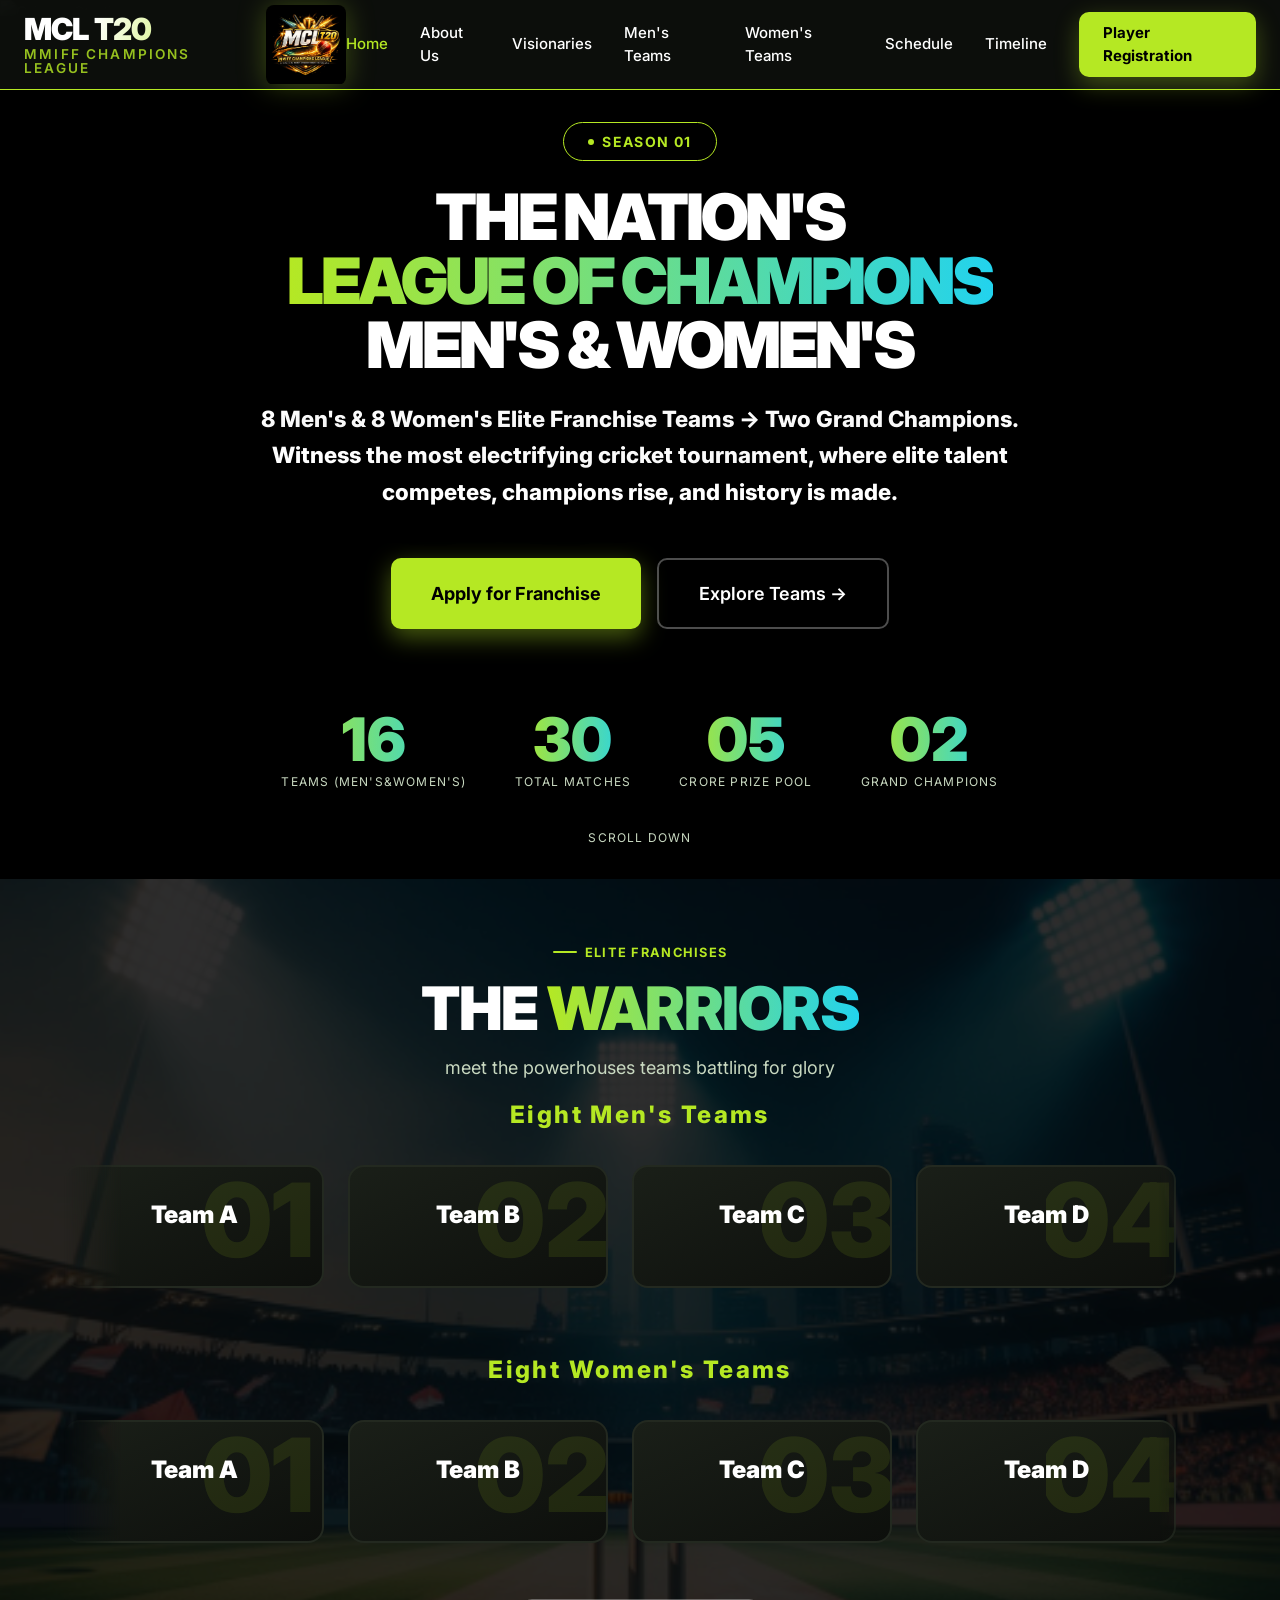
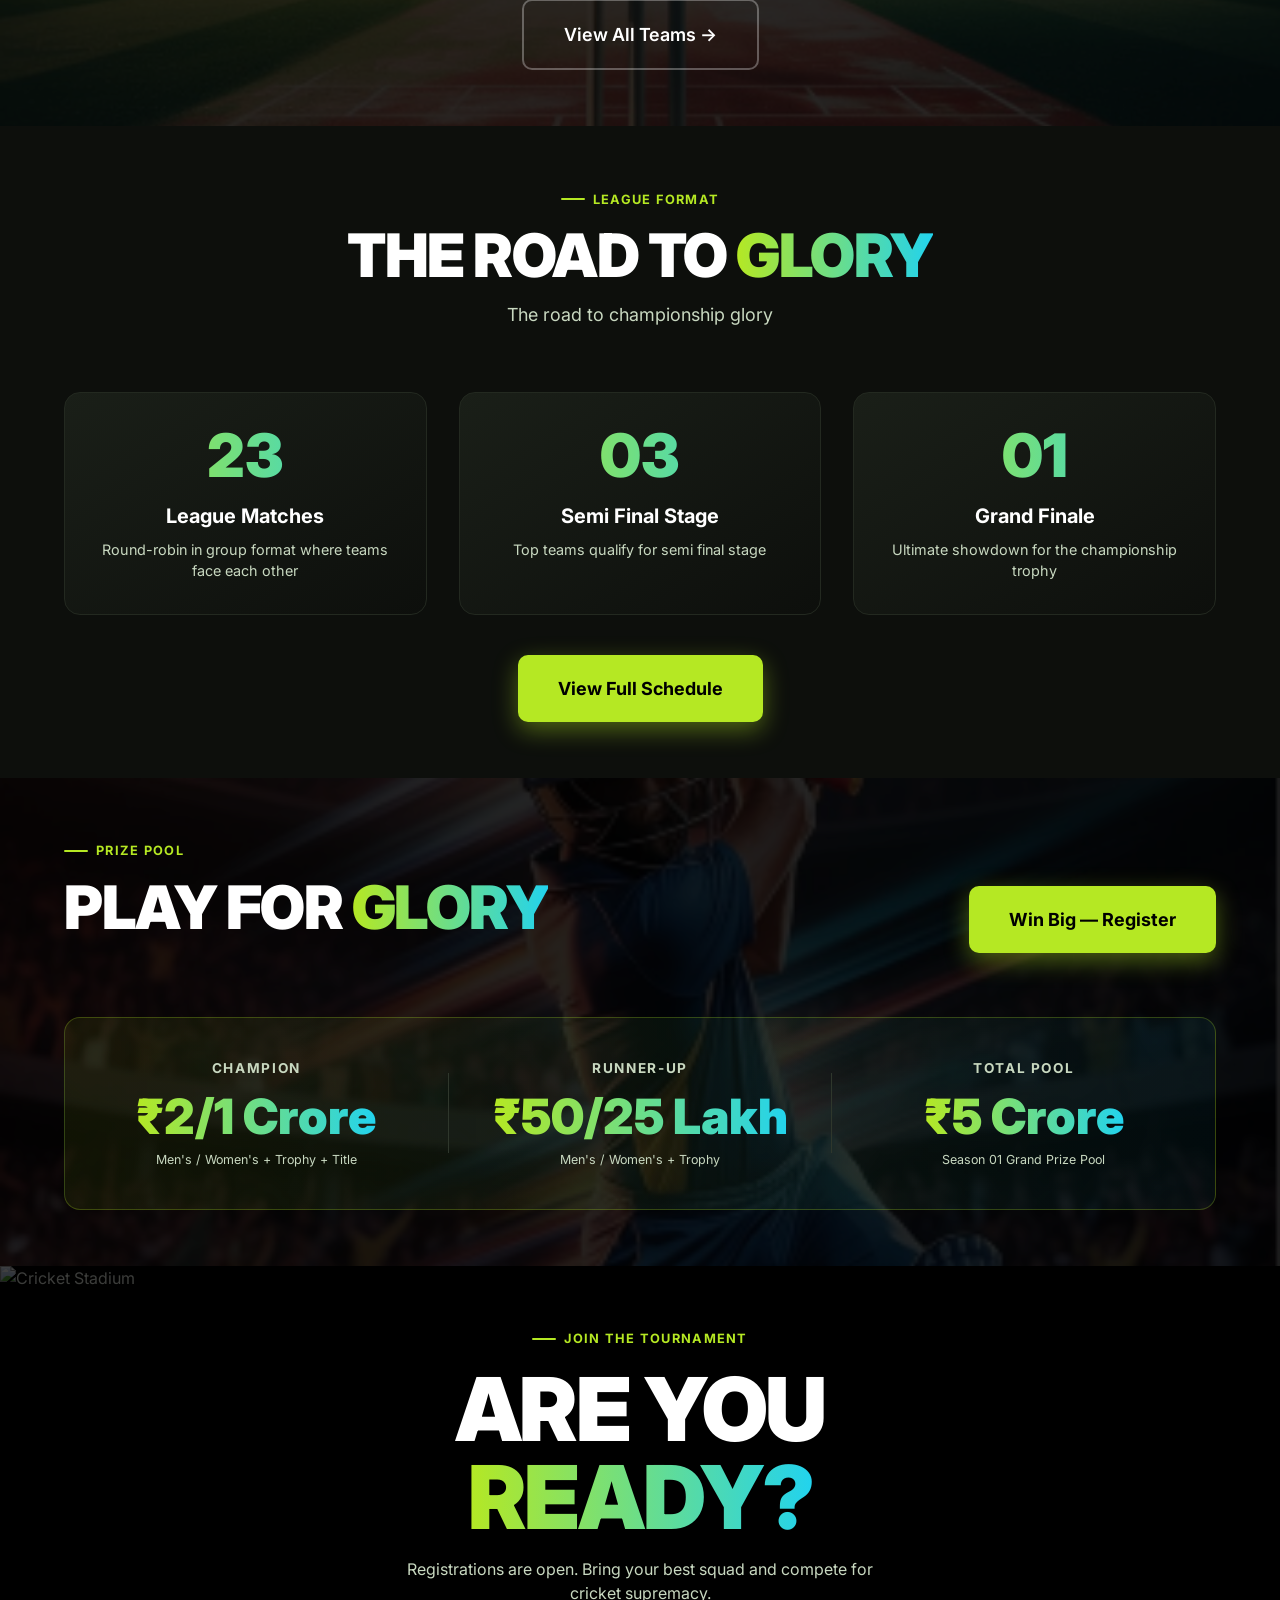
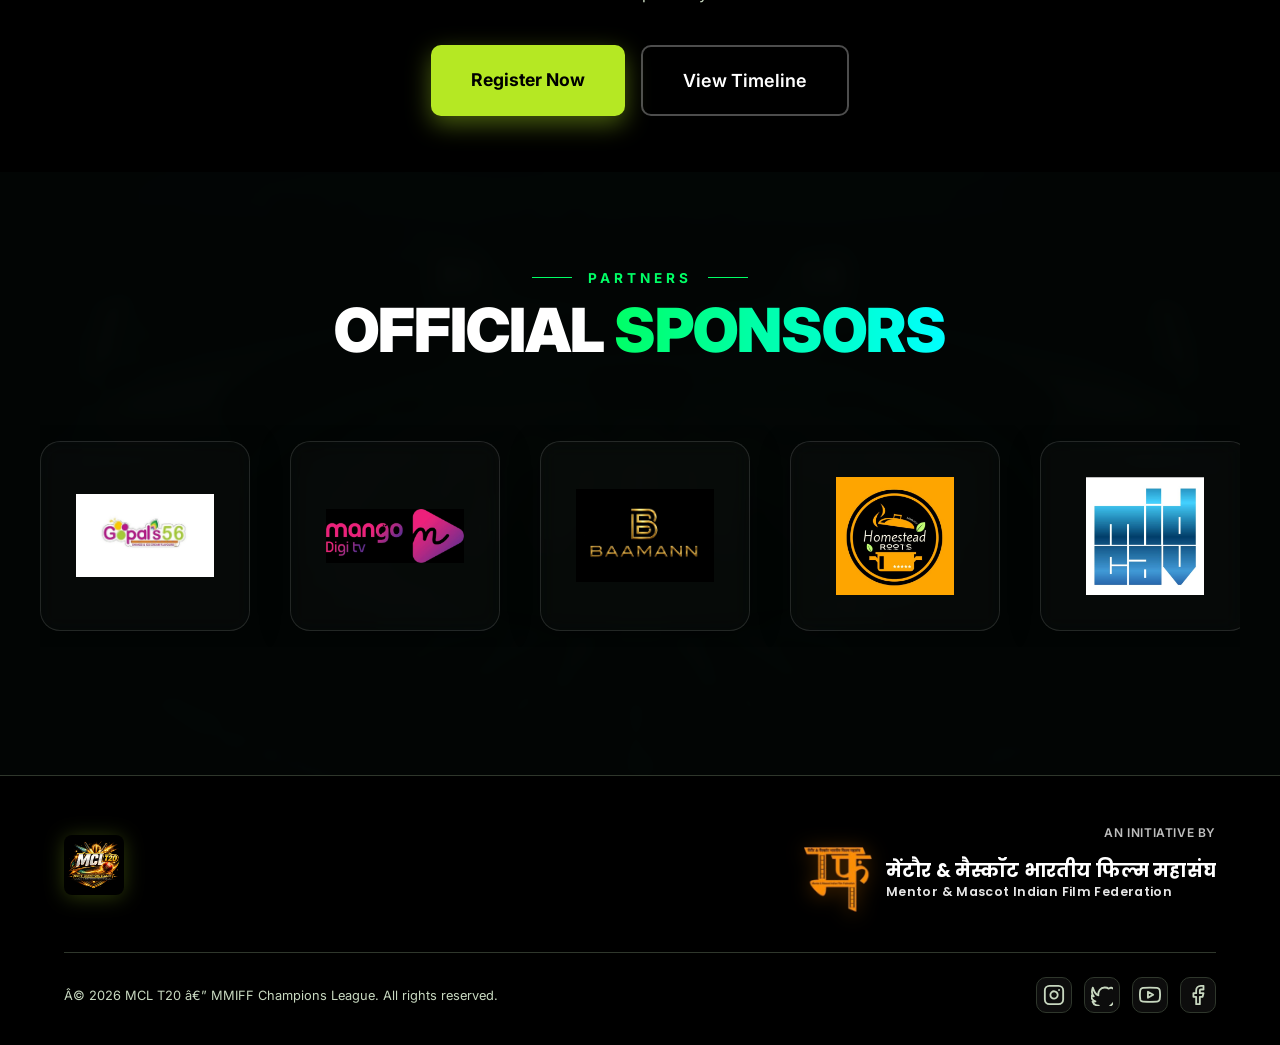
==== commit 48c8da49: "chnage" ====
--- a/index.html
+++ b/index.html
@@ -1,4 +1,4 @@
-﻿<!DOCTYPE html>
+<!DOCTYPE html>
 <html lang="en">
 <head>
   <meta charset="UTF-8"/>
@@ -515,10 +515,7 @@
     <div class="footer-grid">
       <div class="footer-brand">
         <a href="index.html" class="footer-brand-wrap">
-          <div class="footer-brand-text">
-            <span class="brand">MCL T20</span>
-            <span class="sub">MMIFF Champions League</span>
-          </div>
+
           <img src="logo.png" alt="MCL" class="footer-logo-img"/>
         </a>
       </div>
--- a/style.css
+++ b/style.css
@@ -65,19 +65,18 @@
   background: rgba(13,15,12,0.95);
   backdrop-filter: blur(8px);
   border-bottom: 1px solid var(--brand);
-  height: 72px;
+  height: 90px;
   display: flex; align-items: center; justify-content: space-between;
   padding: 0 1.5rem;
   transition: var(--transition);
 }
 .navbar.scrolled { background: rgba(13,15,12,0.99); box-shadow: 0 4px 30px rgba(181,232,35,0.06); }
-
 .nav-logo { display: flex; align-items: center; gap: 1rem; opacity: 1; transition: opacity 0.2s; }
-.nav-logo:hover { opacity: 0.8; }
-.nav-logo img { height: 64px; width: auto; border-radius: calc(var(--radius) - 2px); object-fit: contain; }
+.nav-logo:hover { opacity: 0.85; }
+.nav-logo img { height: 80px; width: auto; border-radius: calc(var(--radius) - 2px); object-fit: contain; filter: drop-shadow(0 2px 14px rgba(181,232,35,0.28)); }
 .nav-logo-text { display: flex; flex-direction: column; line-height: 1; }
-.nav-logo-text .brand { font-size: 1.25rem; font-weight: 900; color: #fff; letter-spacing: -0.025em; }
-.nav-logo-text .sub { font-size: 0.6rem; color: var(--brand); text-transform: uppercase; letter-spacing: 0.1em; margin-top: 2px; }
+.nav-logo-text .brand { font-size: 1.9rem; font-weight: 900; letter-spacing: -0.025em; background: linear-gradient(110deg, #ffffff 30%, #b5e823 100%); -webkit-background-clip: text; -webkit-text-fill-color: transparent; background-clip: text; }
+.nav-logo-text .sub { font-size: 0.85rem; font-weight: 600; color: rgba(181,232,35,0.82); text-transform: uppercase; letter-spacing: 0.16em; margin-top: 4px; }
 
 .nav-links { display: flex; align-items: center; gap: 2rem; }
 .nav-links a { font-size: 0.9375rem; font-weight: 500; color: #fff; transition: color 0.15s; }
@@ -99,7 +98,7 @@
 
 /* ===== MOBILE NAV ===== */
 .mobile-nav {
-  position: fixed; top: 72px; left: 0; right: 0; bottom: 0; z-index: 999;
+  position: fixed; top: 90px; left: 0; right: 0; bottom: 0; z-index: 999;
   background: rgba(13,15,12,0.98); backdrop-filter: blur(16px);
   padding: 2rem; display: flex; flex-direction: column; gap: 0.5rem;
   transform: translateX(100%); transition: transform 0.35s cubic-bezier(0.4, 0, 0.2, 1);
@@ -118,7 +117,7 @@
 .hero {
   position: relative; min-height: 90vh;
   display: flex; align-items: center; justify-content: center;
-  overflow: hidden; padding-top: 72px;
+  overflow: hidden; padding-top: 90px;
   background: #000;
 }
 .hero-bg-img {
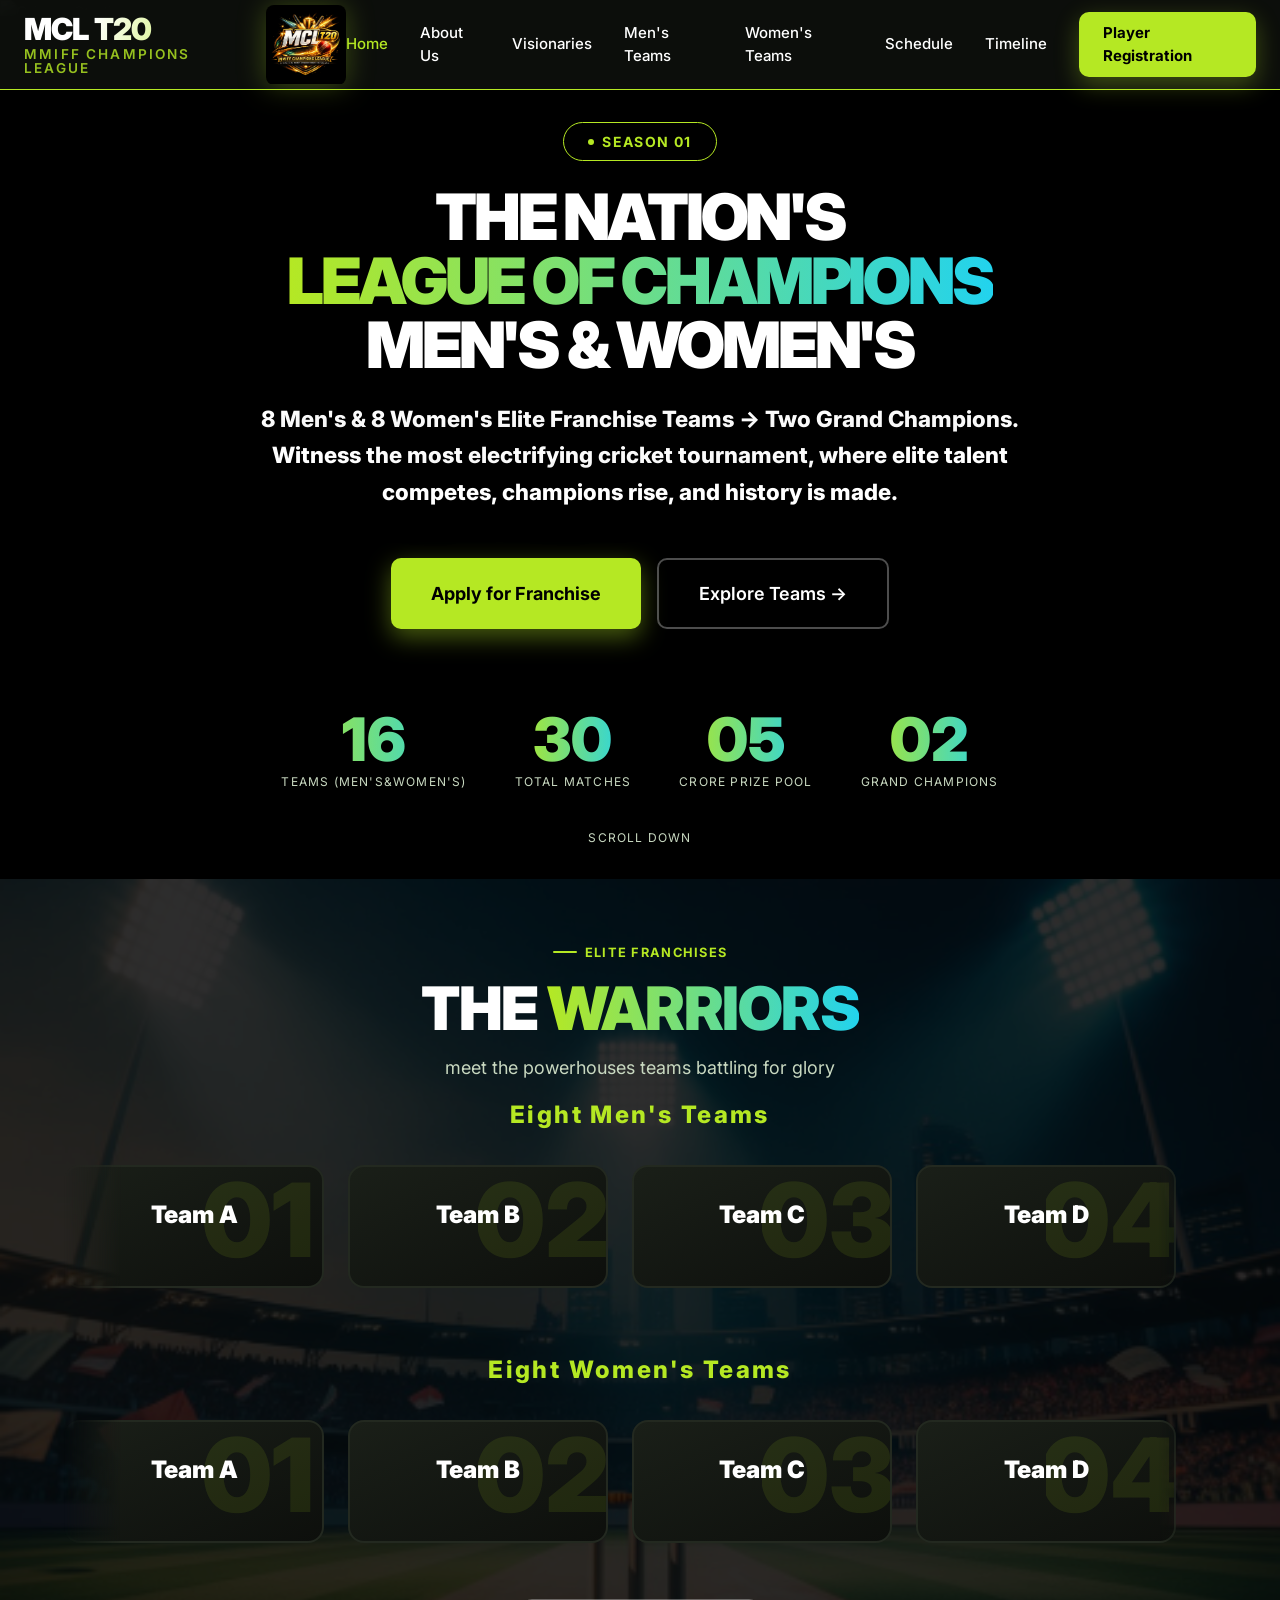
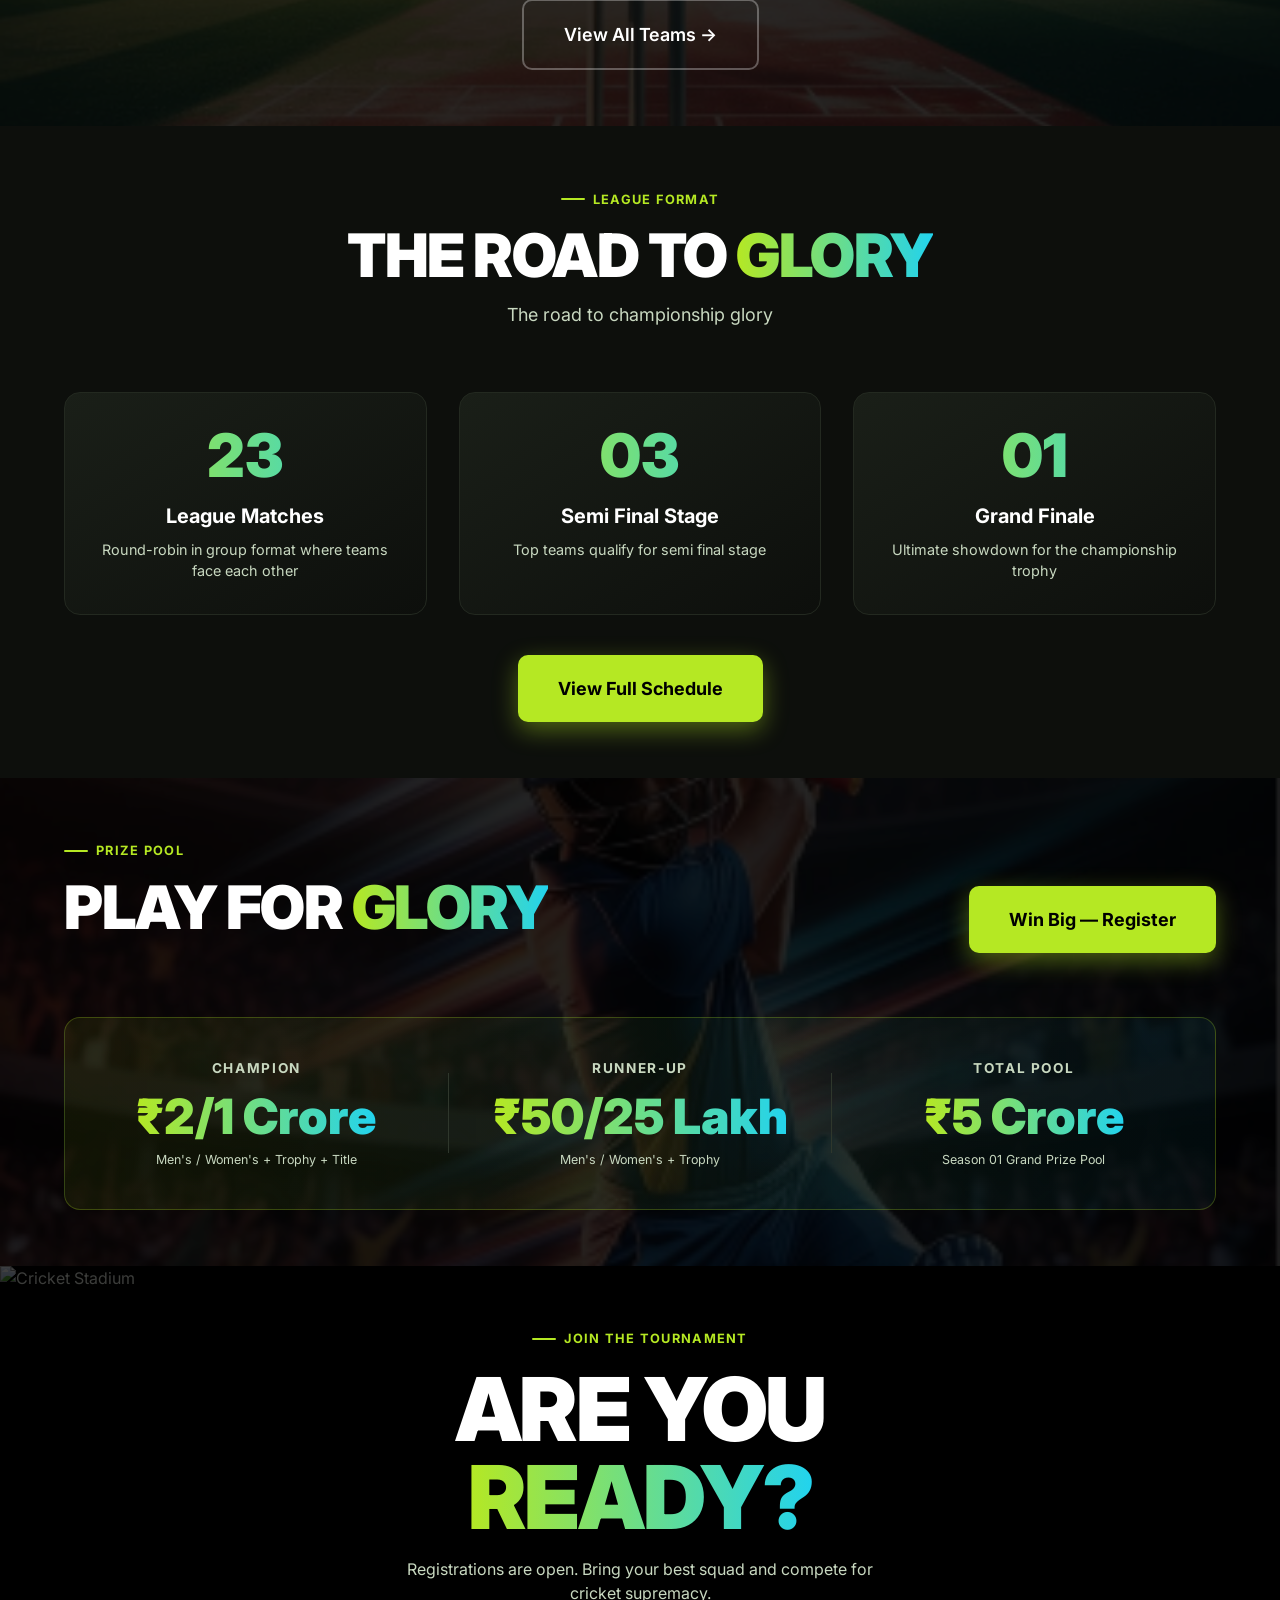
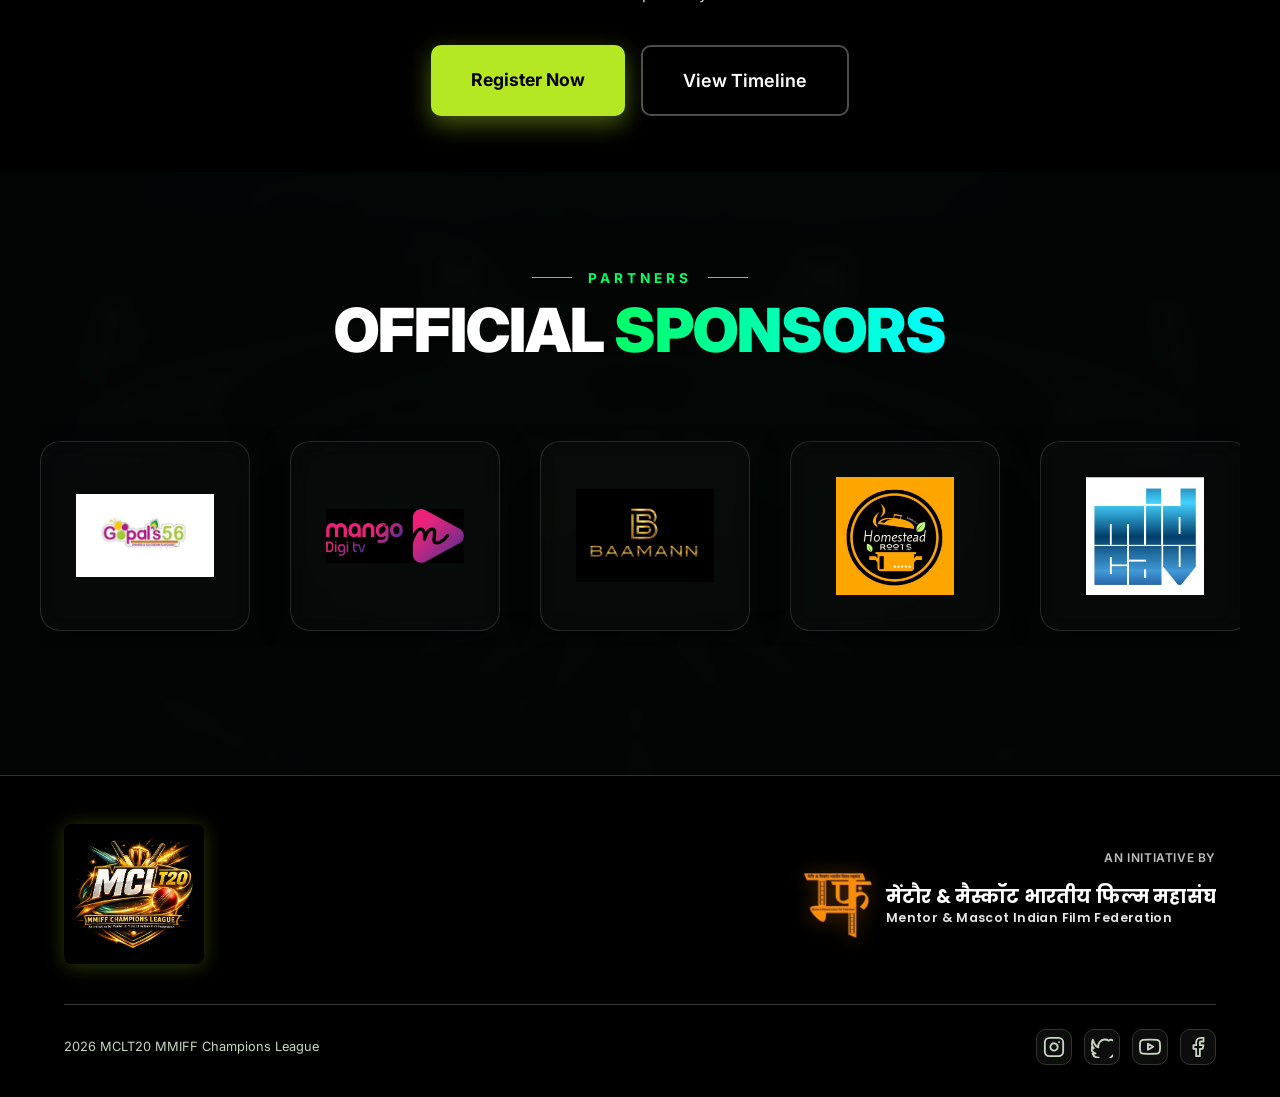
==== commit d6bc5399: "chnage" ====
--- a/index.html
+++ b/index.html
@@ -3,9 +3,9 @@
 <head>
   <meta charset="UTF-8"/>
   <meta name="viewport" content="width=device-width, initial-scale=1.0"/>
-  <title>MCL T20 â€” MMIFF Champions League | Where Cricket Meets a Cause</title>
-  <meta name="description" content="MCL T20 MMIFF Champions League â€” 8 powerhouse teams battling for cricket supremacy. The Nation's League of Champions."/>
-  <meta property="og:title" content="MCL T20 â€” MMIFF Champions League"/>
+  <title>MCL T20 — MMIFF Champions League | Where Cricket Meets a Cause</title>
+  <meta name="description" content="MCL T20 MMIFF Champions League — 8 powerhouse teams battling for cricket supremacy. The Nation's League of Champions."/>
+  <meta property="og:title" content="MCL T20 — MMIFF Champions League"/>
   <meta property="og:description" content="Where Cricket Meets Cinema with a Cause. Where Sport Creates Impact. 08 Franchise Teams. 15 Matches. 1 Champion."/>
   <meta property="og:image" content="https://images.pexels.com/photos/36230651/pexels-photo-36230651.jpeg?auto=compress&cs=tinysrgb&dpr=2&h=650&w=940"/>
   <meta property="og:type" content="website"/>
@@ -531,7 +531,7 @@
       </div>
     </div>
     <div class="footer-bottom">
-      <p>Â© 2026 MCL T20 â€” MMIFF Champions League. All rights reserved.</p>
+      <p>2026 MCLT20 MMIFF Champions League</p>
       <div class="footer-social">
         <a href="https://www.instagram.com/mclt20s01?igsh=MXB5dmM5NGc0ZzlzNA==" target="_blank" title="Instagram" style="display:flex;align-items:center;justify-content:center;">
           <svg width="22" height="22" viewBox="0 0 24 24" fill="none" stroke="currentColor" stroke-width="2" stroke-linecap="round" stroke-linejoin="round"><rect x="2" y="2" width="20" height="20" rx="5" ry="5"></rect><path d="M16 11.37A4 4 0 1 1 12.63 8 4 4 0 0 1 16 11.37z"></path><line x1="17.5" y1="6.5" x2="17.51" y2="6.5"></line></svg>
--- a/style.css
+++ b/style.css
@@ -1080,7 +1080,7 @@
   opacity: 0.88;
 }
 .footer-brand-wrap .footer-logo-img {
-  height: 60px;
+  height: clamp(100px, 11vw, 140px);
   width: auto;
   object-fit: contain;
   border-radius: calc(var(--radius) - 2px);
@@ -1170,3 +1170,16 @@
   }
 }
 
+
+/* ===== FOOTER LEFT LOGO ALIGNMENT ===== */
+.footer-brand {
+  display: flex;
+  align-items: center;
+  justify-content: flex-start;
+}
+@media (max-width: 640px) {
+  .footer-brand {
+    justify-content: center;
+    width: 100%;
+  }
+}
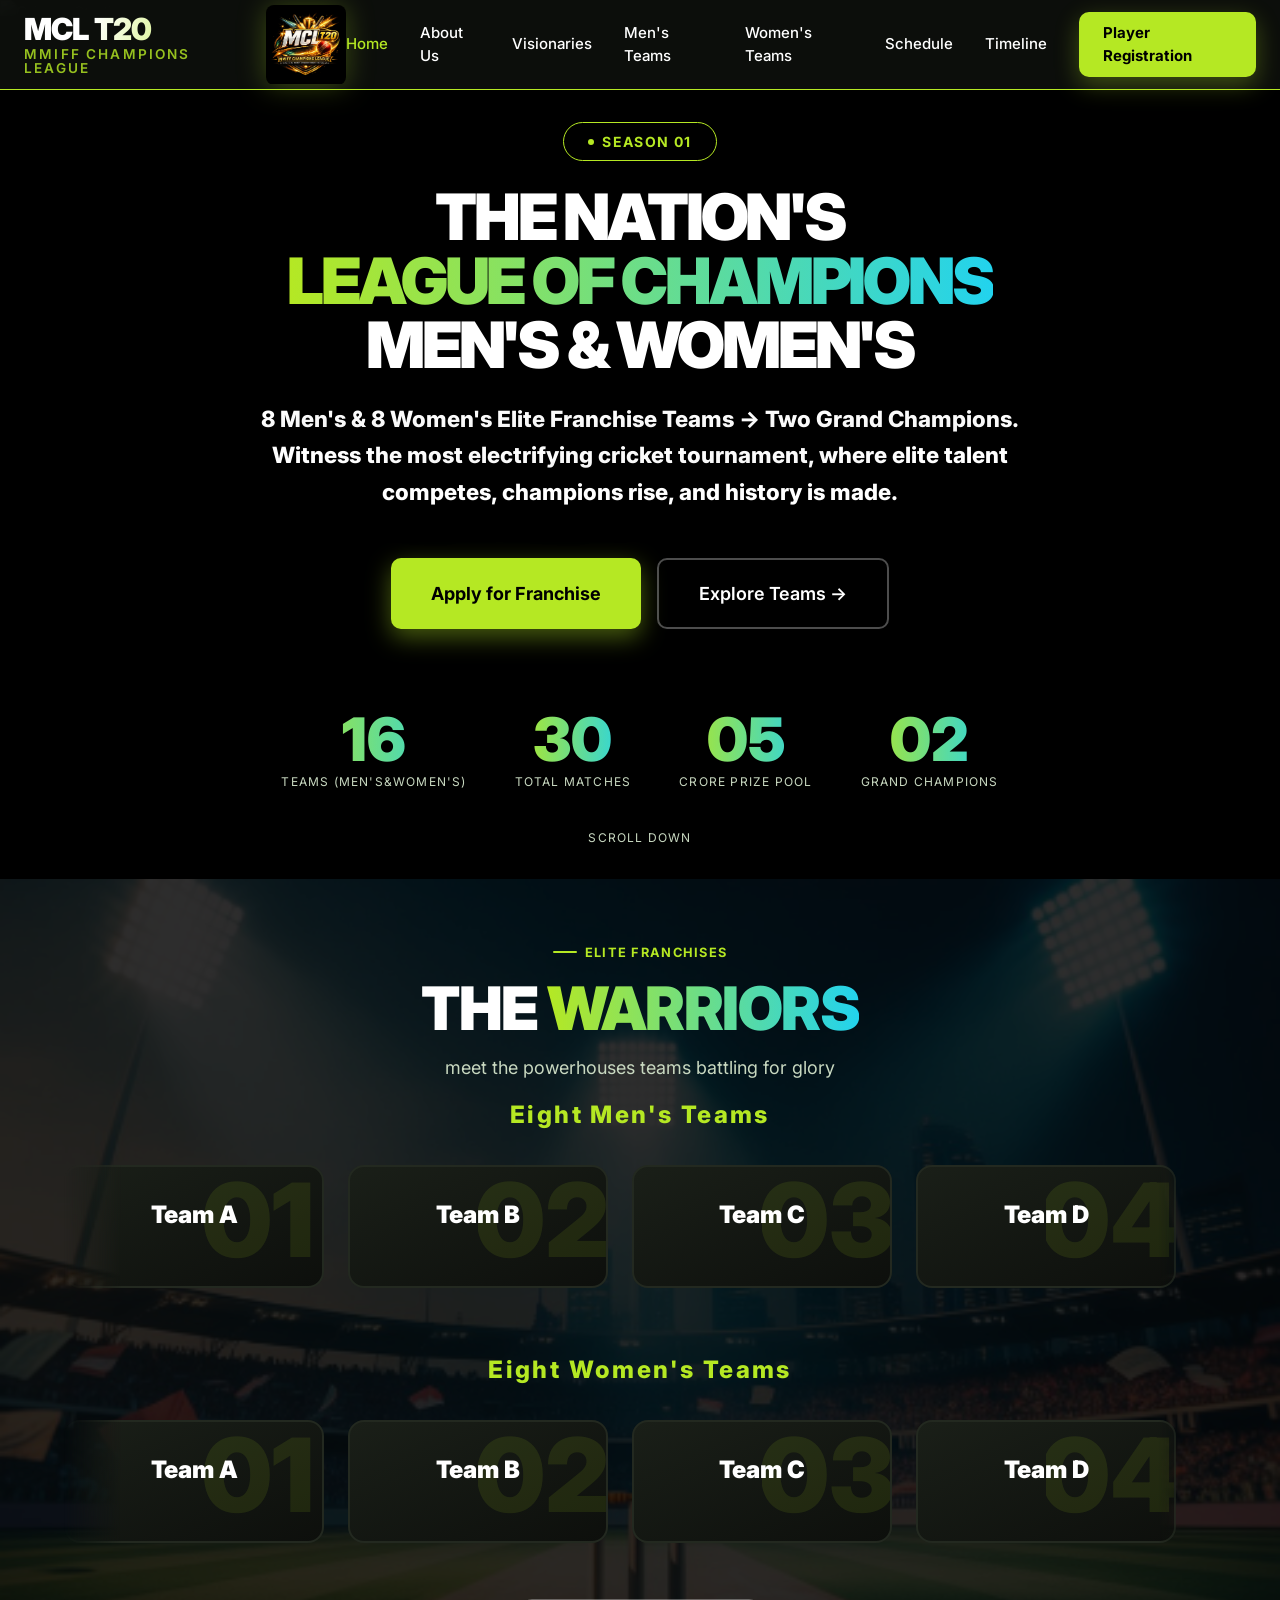
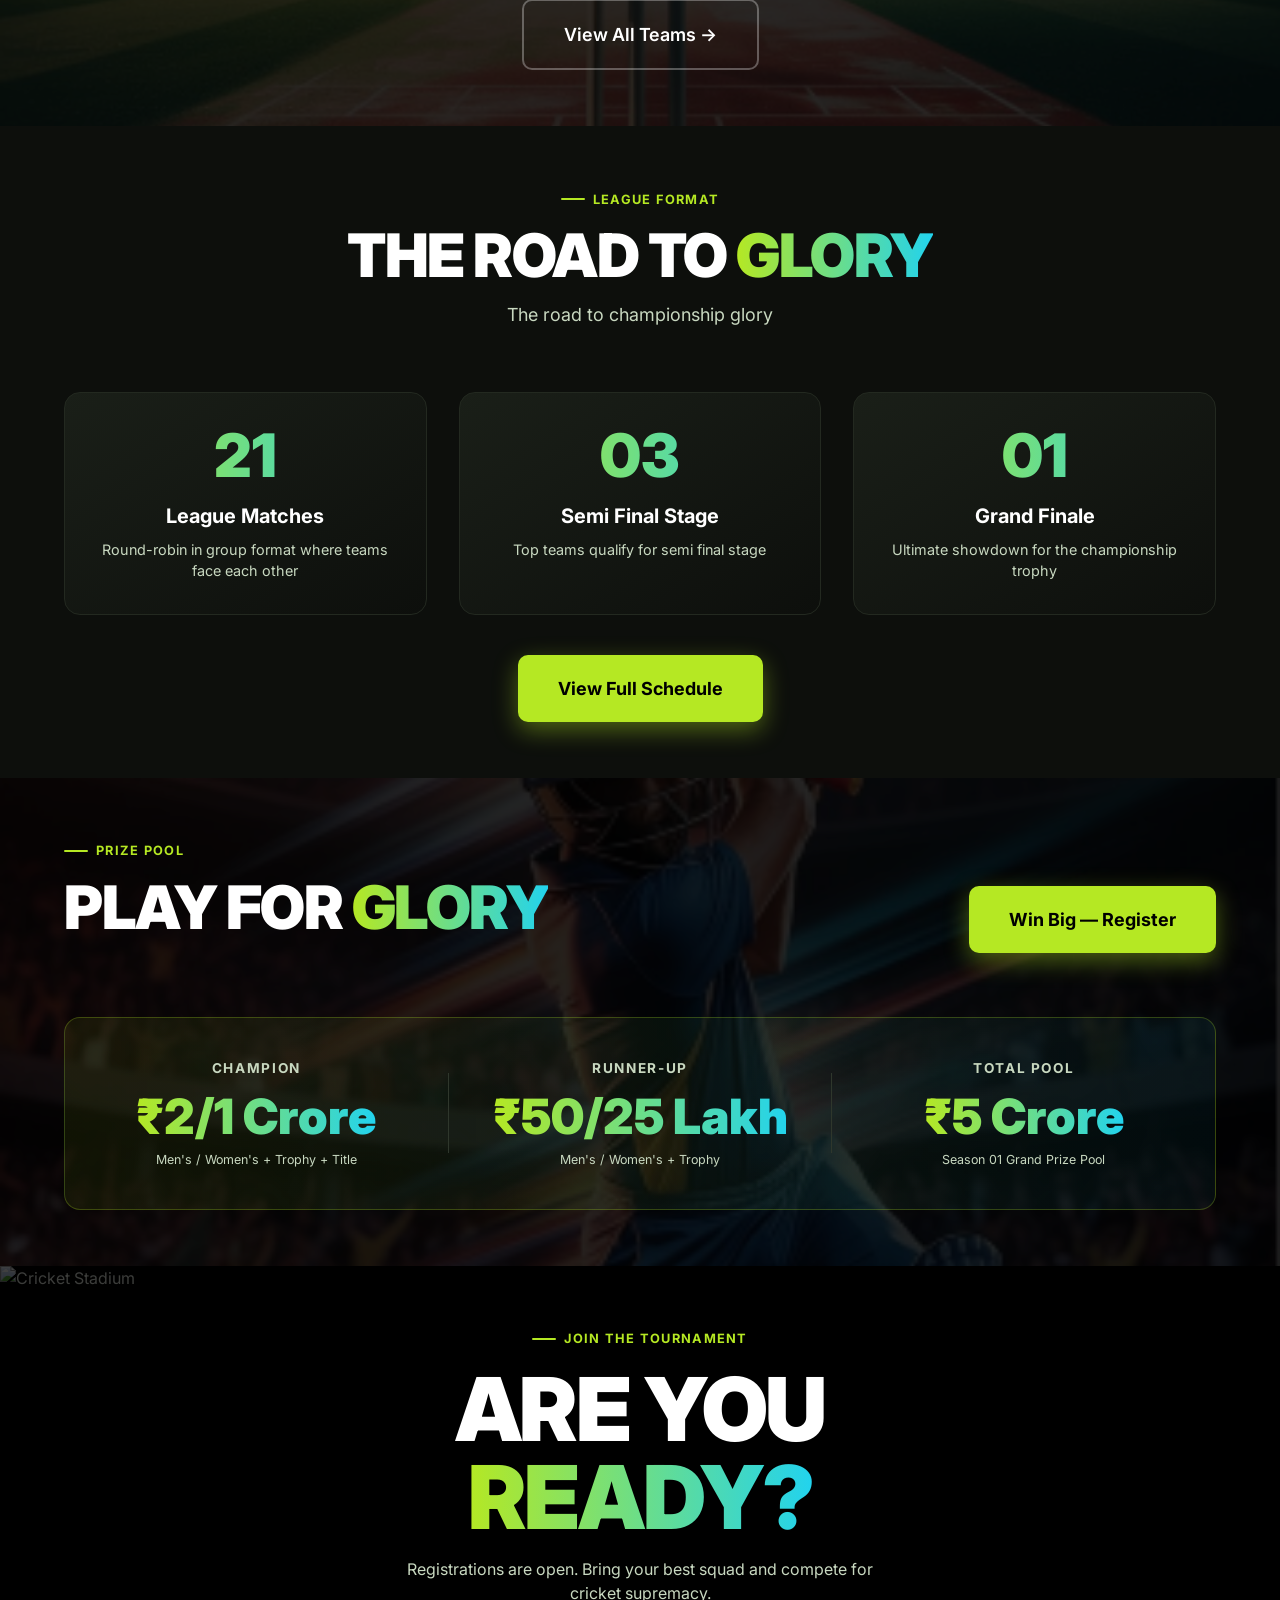
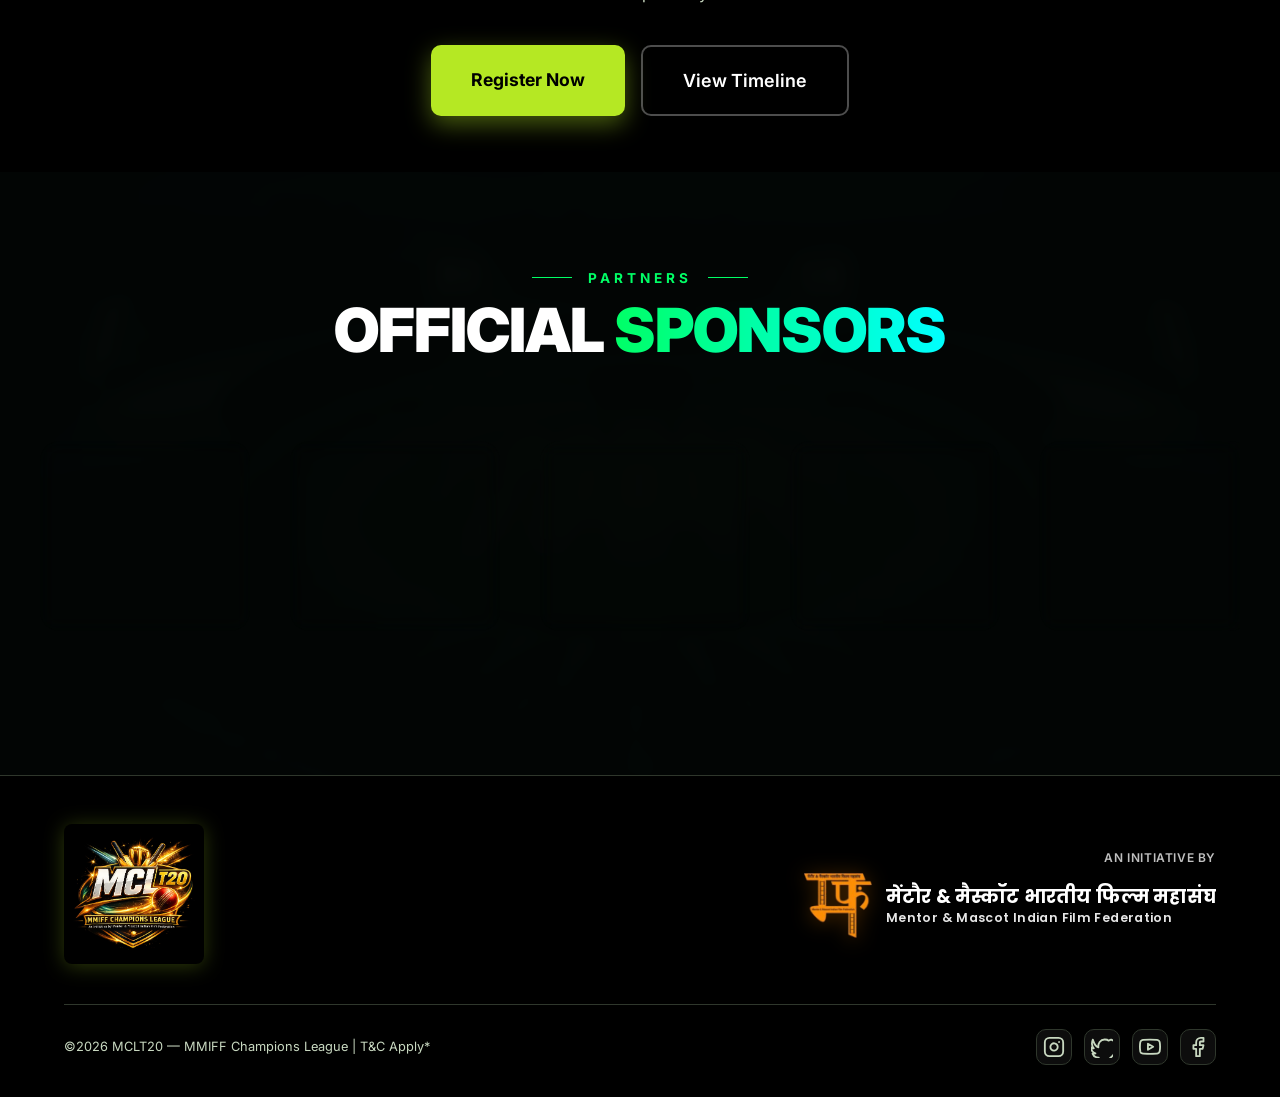
==== commit b1b265f2: "chnage" ====
--- a/index.html
+++ b/index.html
@@ -531,7 +531,7 @@
       </div>
     </div>
     <div class="footer-bottom">
-      <p>2026 MCLT20 MMIFF Champions League</p>
+      <p>&copy;2026 MCLT20 &mdash; MMIFF Champions League | T&amp;C Apply*</p>
       <div class="footer-social">
         <a href="https://www.instagram.com/mclt20s01?igsh=MXB5dmM5NGc0ZzlzNA==" target="_blank" title="Instagram" style="display:flex;align-items:center;justify-content:center;">
           <svg width="22" height="22" viewBox="0 0 24 24" fill="none" stroke="currentColor" stroke-width="2" stroke-linecap="round" stroke-linejoin="round"><rect x="2" y="2" width="20" height="20" rx="5" ry="5"></rect><path d="M16 11.37A4 4 0 1 1 12.63 8 4 4 0 0 1 16 11.37z"></path><line x1="17.5" y1="6.5" x2="17.51" y2="6.5"></line></svg>
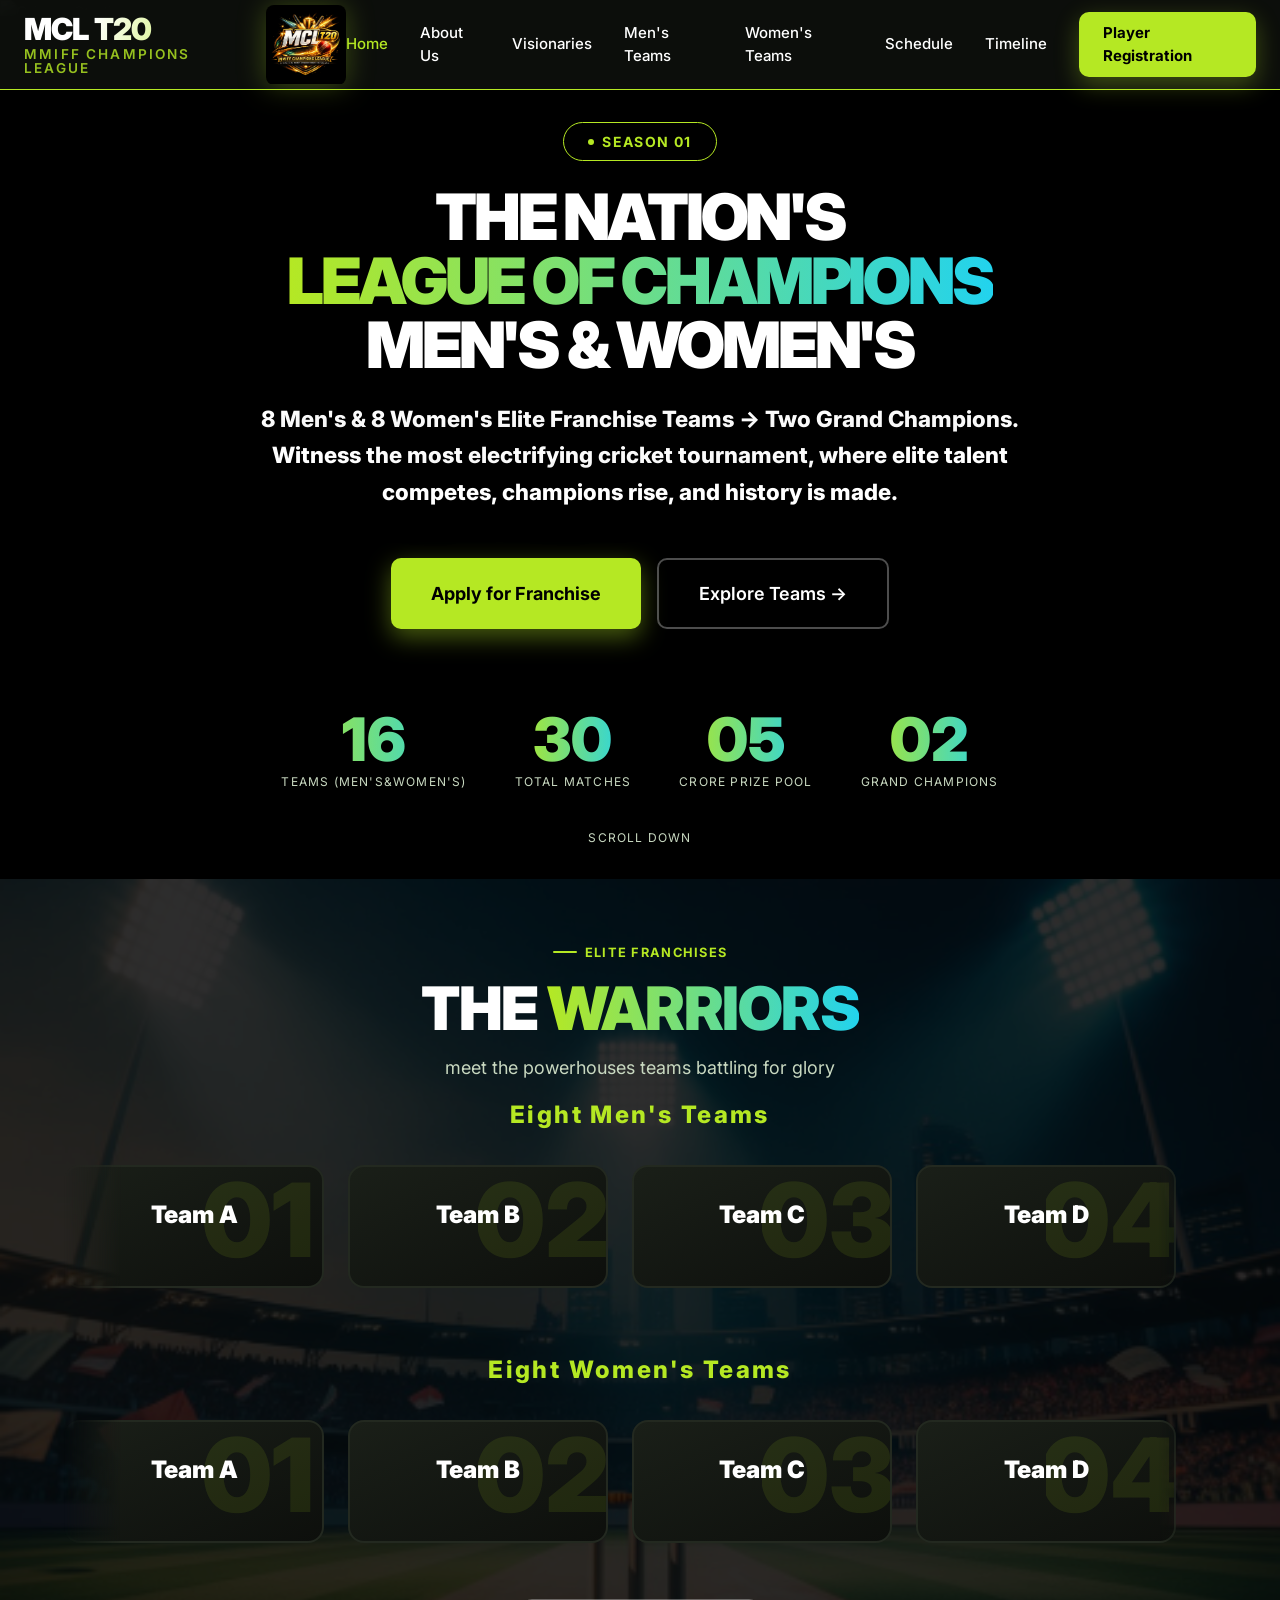
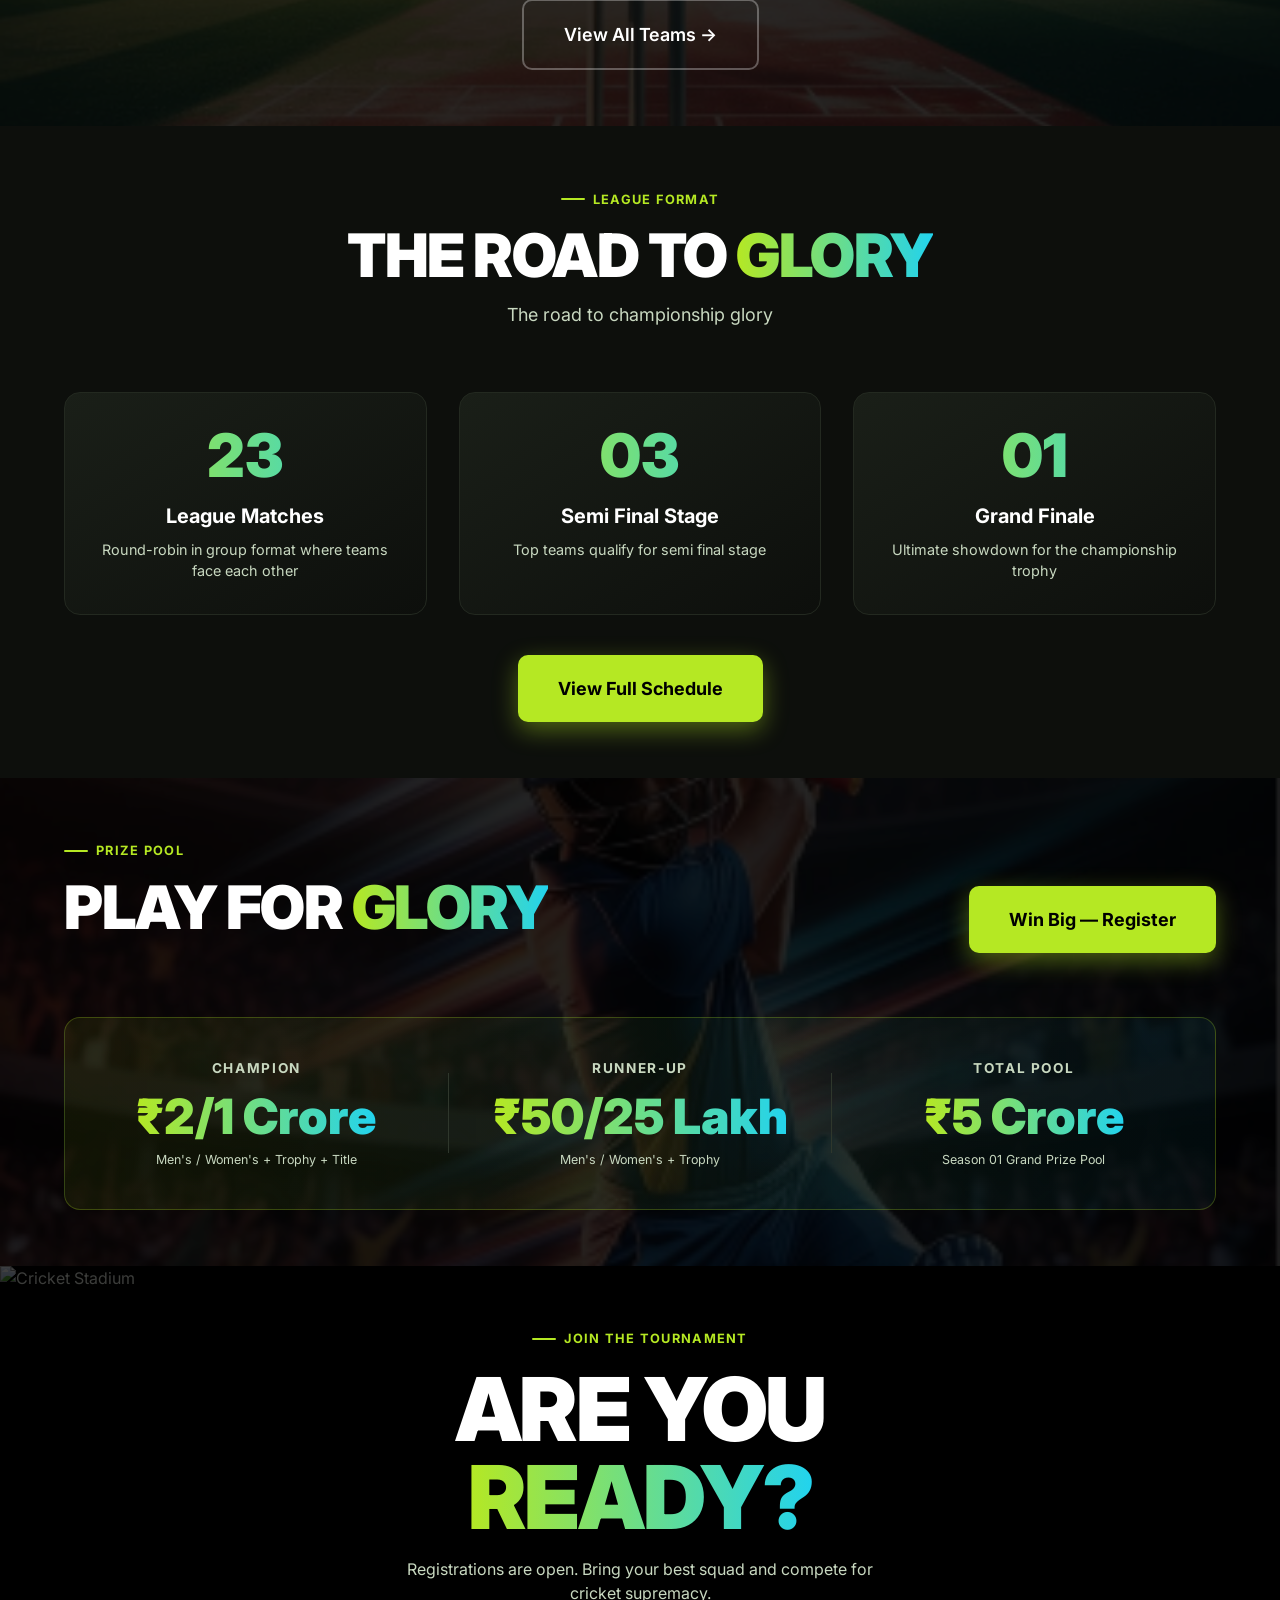
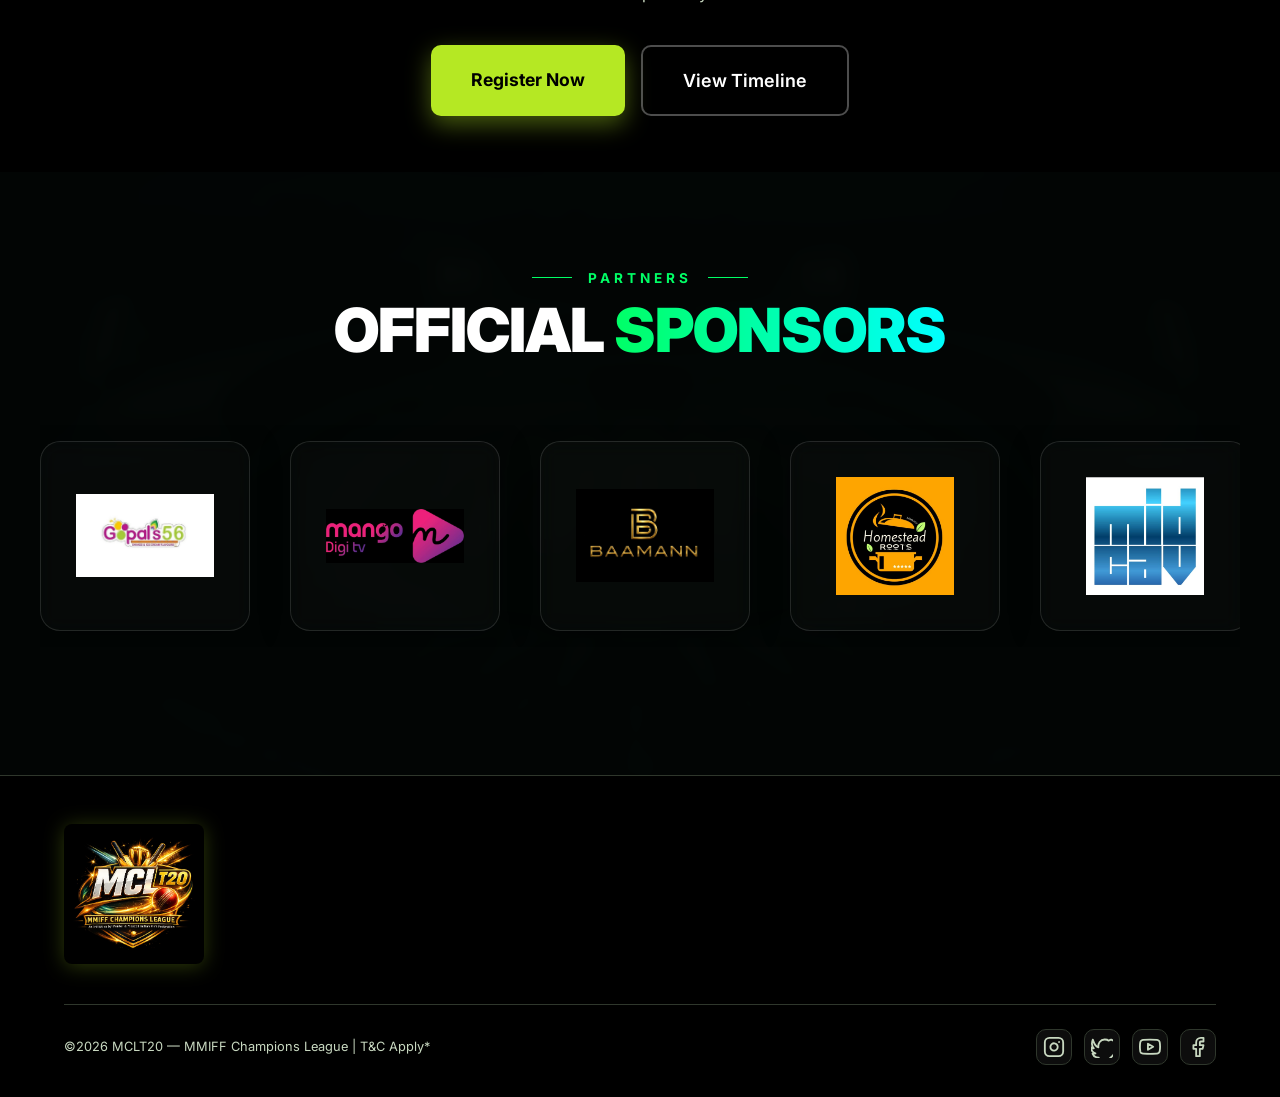
==== commit 12cc7865: "chnage" ====
--- a/index.html
+++ b/index.html
@@ -519,16 +519,7 @@
           <img src="logo.png" alt="MCL" class="footer-logo-img"/>
         </a>
       </div>
-      <div class="footer-initiative">
-        <div class="initiative-header">An Initiative By</div>
-        <div class="initiative-brand">
-          <img src="mmiff-emblem.png" alt="MMIFF" class="initiative-logo"/>
-          <div class="initiative-text">
-            <div class="initiative-hi">मेंटौर &amp; मैस्कॉट भारतीय फिल्म महासंघ</div>
-            <div class="initiative-en">Mentor &amp; Mascot Indian Film Federation</div>
-          </div>
-        </div>
-      </div>
+
     </div>
     <div class="footer-bottom">
       <p>&copy;2026 MCLT20 &mdash; MMIFF Champions League | T&amp;C Apply*</p>
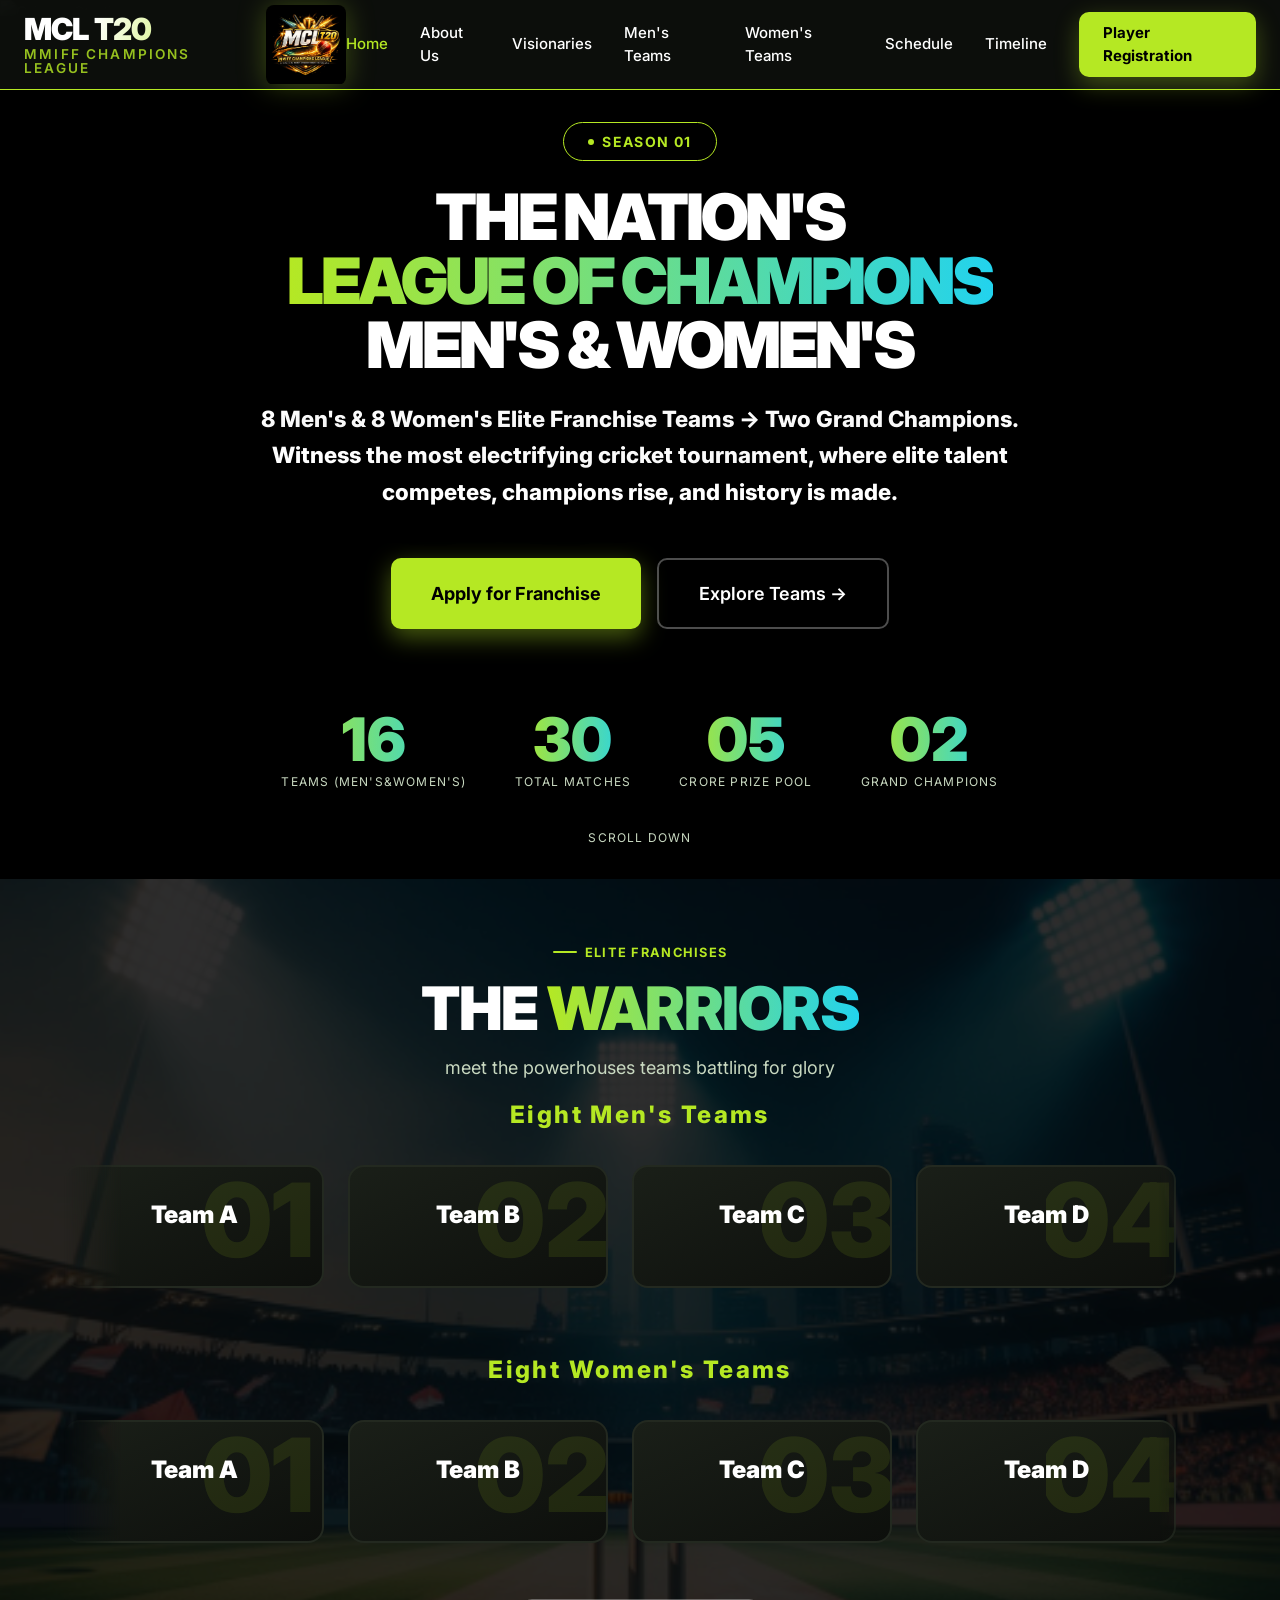
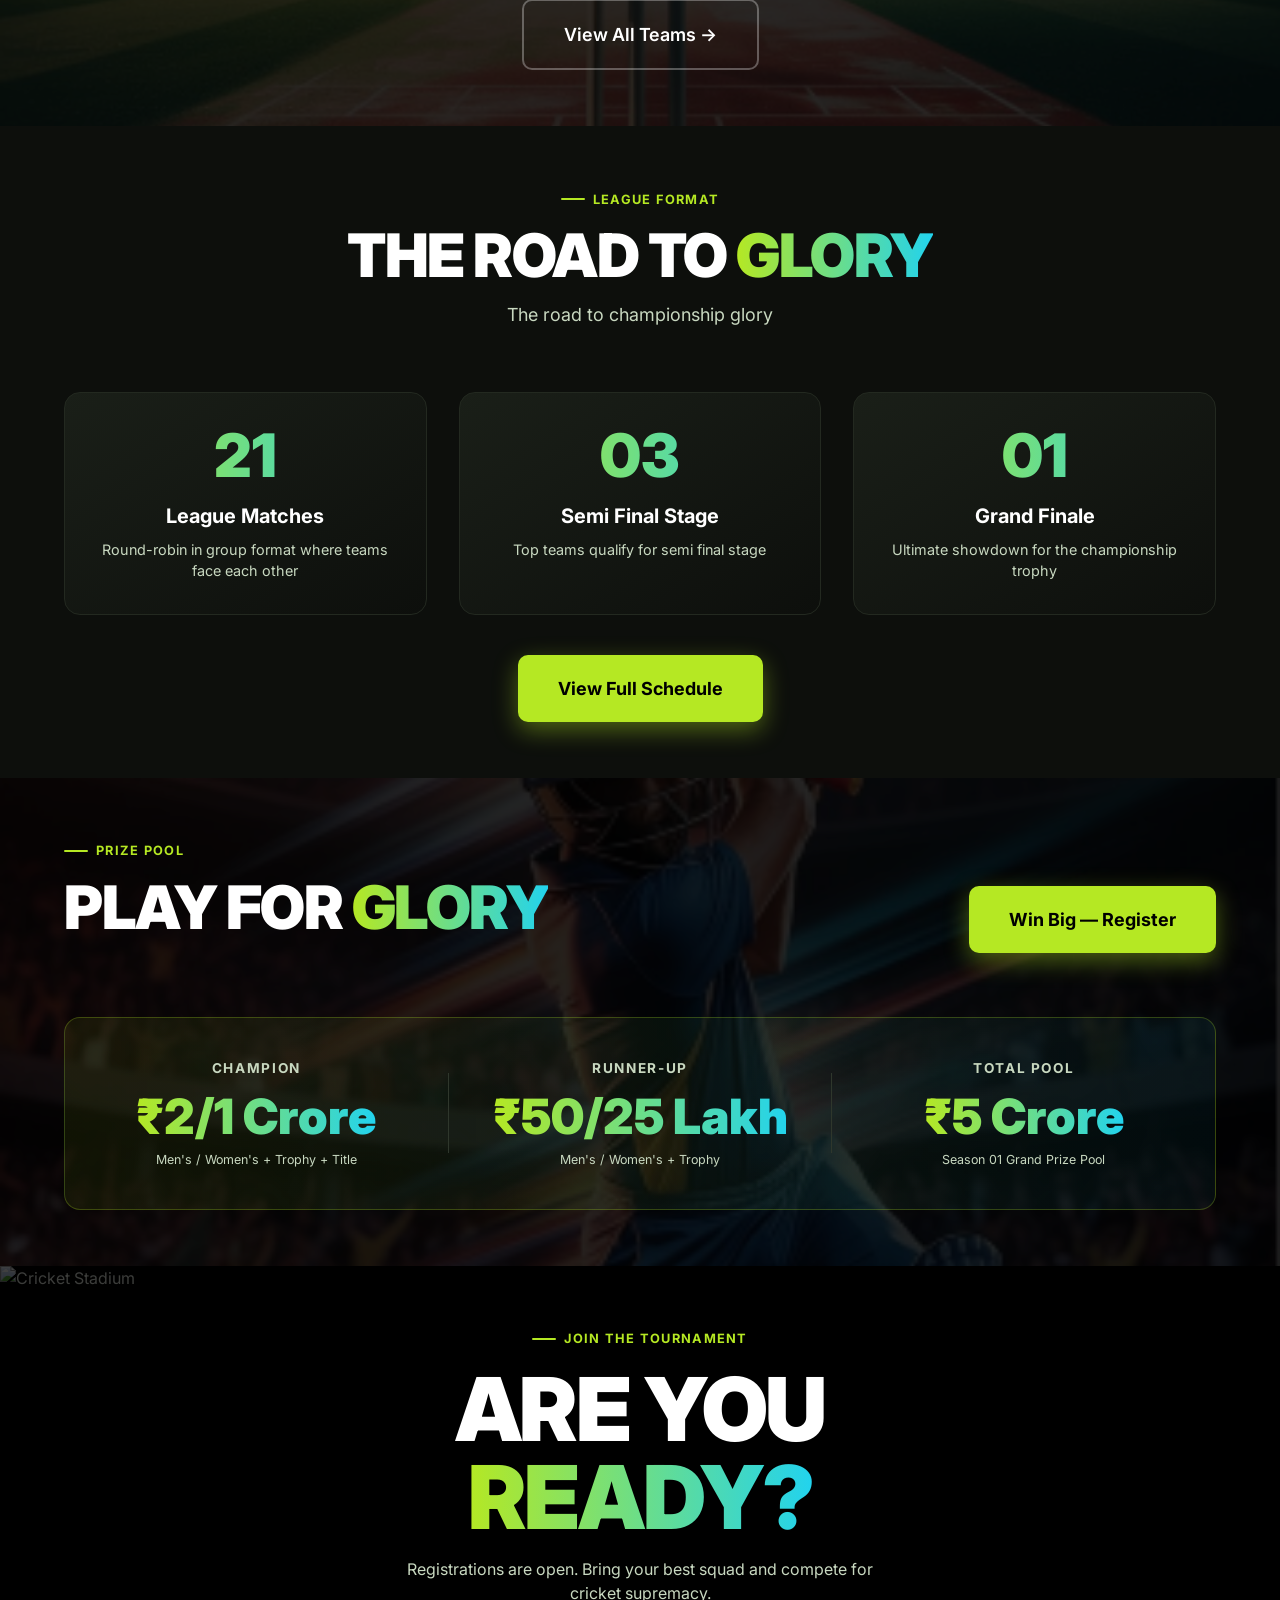
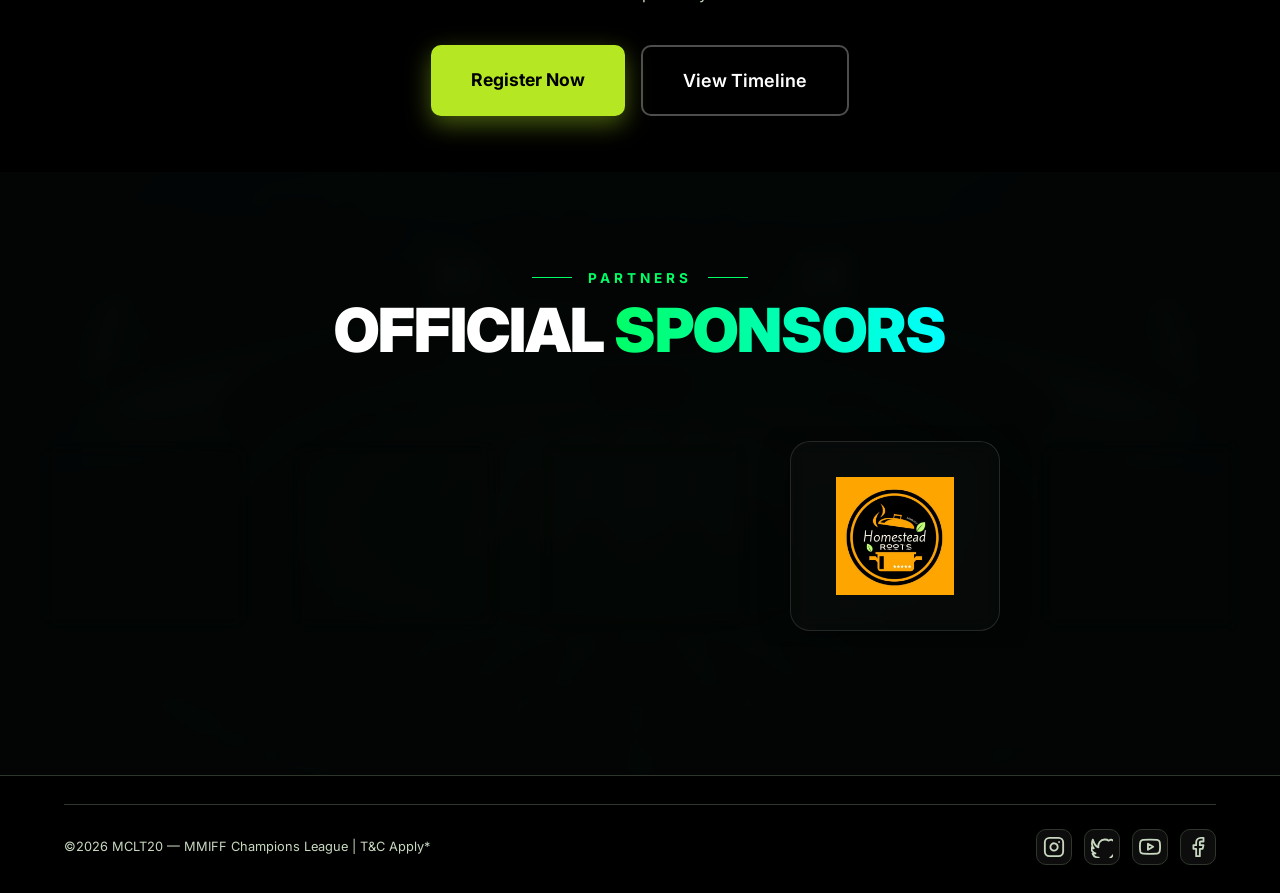
==== commit 05187094: "chnage" ====
--- a/index.html
+++ b/index.html
@@ -512,15 +512,6 @@
 <!-- ===== FOOTER ===== -->
 <footer>
   <div class="container">
-    <div class="footer-grid">
-      <div class="footer-brand">
-        <a href="index.html" class="footer-brand-wrap">
-
-          <img src="logo.png" alt="MCL" class="footer-logo-img"/>
-        </a>
-      </div>
-
-    </div>
     <div class="footer-bottom">
       <p>&copy;2026 MCLT20 &mdash; MMIFF Champions League | T&amp;C Apply*</p>
       <div class="footer-social">
--- a/style.css
+++ b/style.css
@@ -869,18 +869,9 @@
 footer {
   background: #000;
   border-top: 1px solid var(--border);
-  padding: 3rem 0 2rem;
-}
-.footer-grid { display: flex; justify-content: space-between; align-items: center; flex-wrap: wrap; gap: 2rem; margin-bottom: 2.5rem; }
-.footer-initiative img { max-height: 65px; max-width: 100%; height: auto; object-fit: contain; }
-@media (max-width: 640px) { .footer-grid { flex-direction: column; align-items: flex-start; gap: 1.5rem; } }
-.footer-brand p { color: var(--muted-foreground); font-size: 0.875rem; margin-top: 1rem; line-height: 1.8; max-width: 260px; }
-.footer-col h4 { font-size: 0.75rem; text-transform: uppercase; letter-spacing: 0.1em; font-weight: 700; color: #fff; margin-bottom: 1.25rem; }
-.footer-col ul li { margin-bottom: 0.75rem; }
-.footer-col ul li a { color: var(--muted-foreground); font-size: 0.875rem; transition: color 0.15s; }
-.footer-col ul li a:hover { color: var(--brand); }
+  padding: 1.75rem 0;
+}
 .footer-bottom {
-  border-top: 1px solid var(--border); padding-top: 1.5rem;
   display: flex; justify-content: space-between; align-items: center; flex-wrap: wrap; gap: 1rem;
 }
 .footer-bottom p { color: var(--muted-foreground); font-size: 0.8rem; }
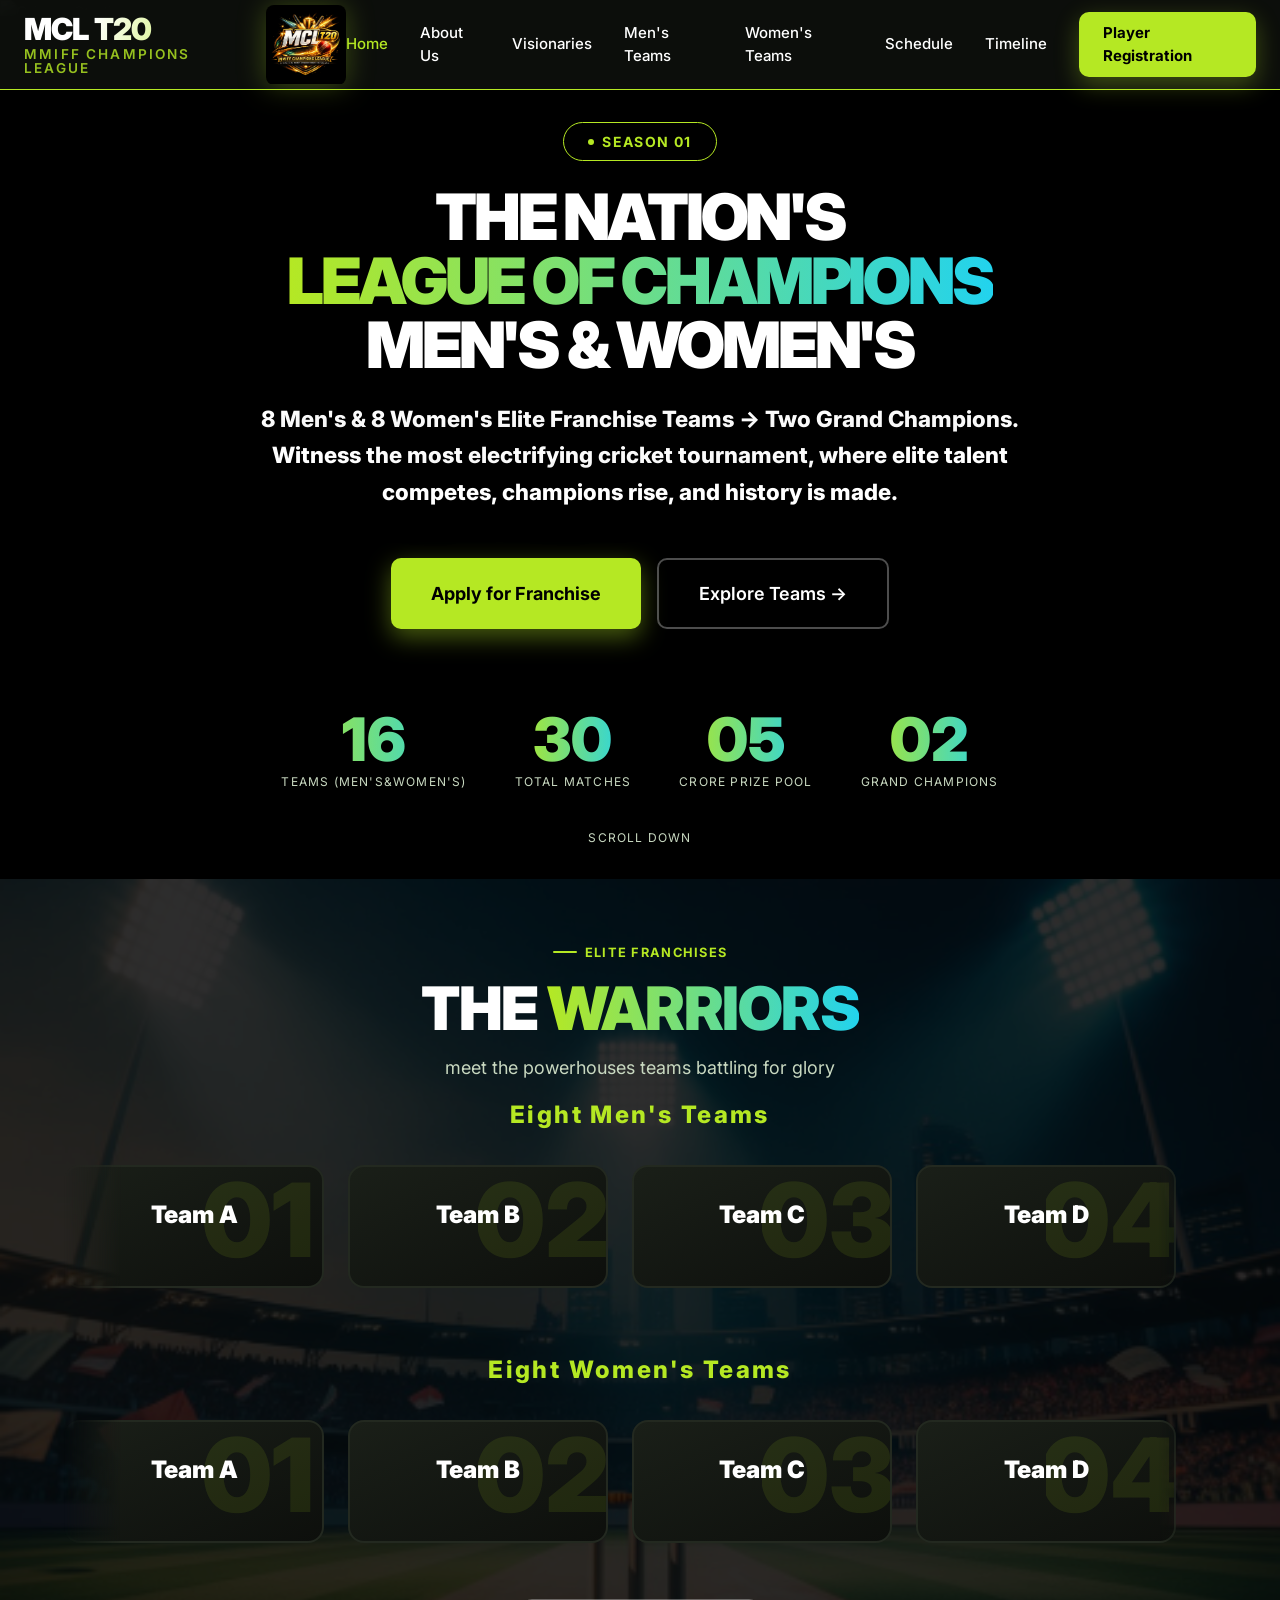
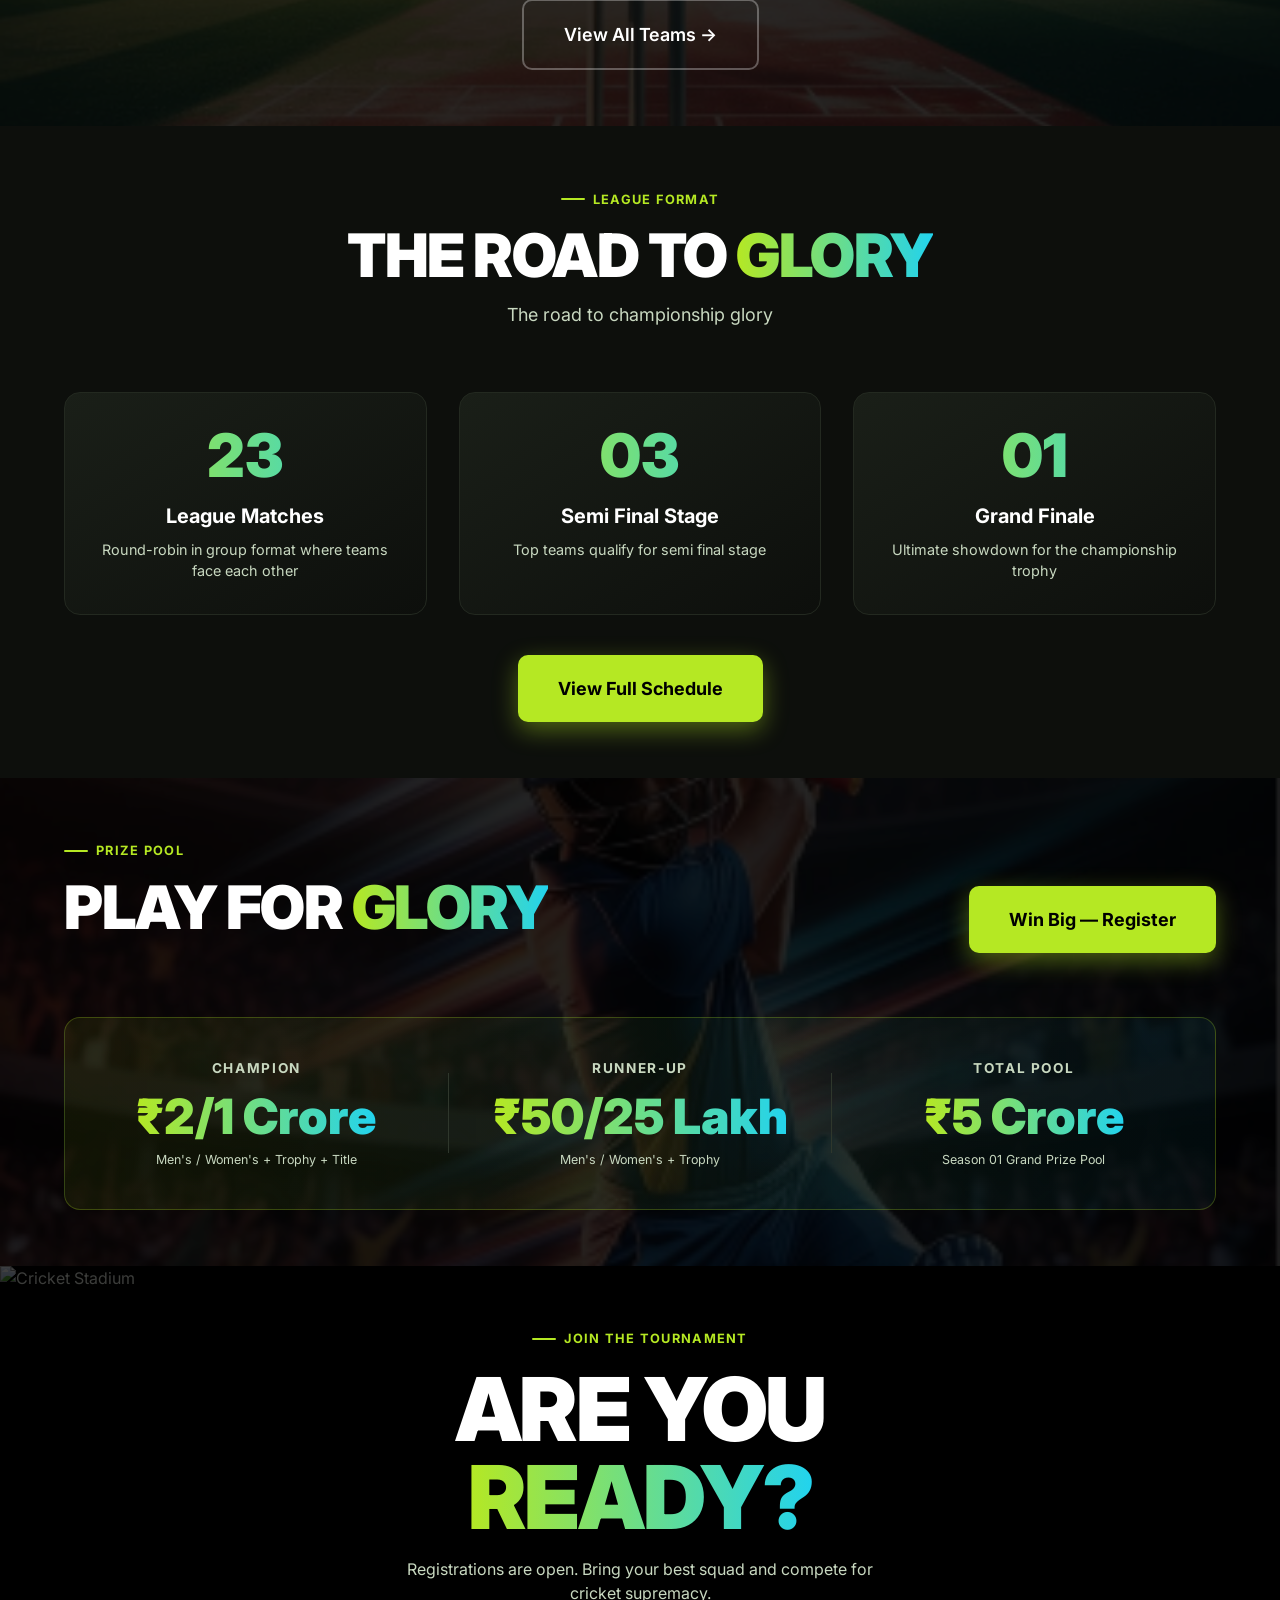
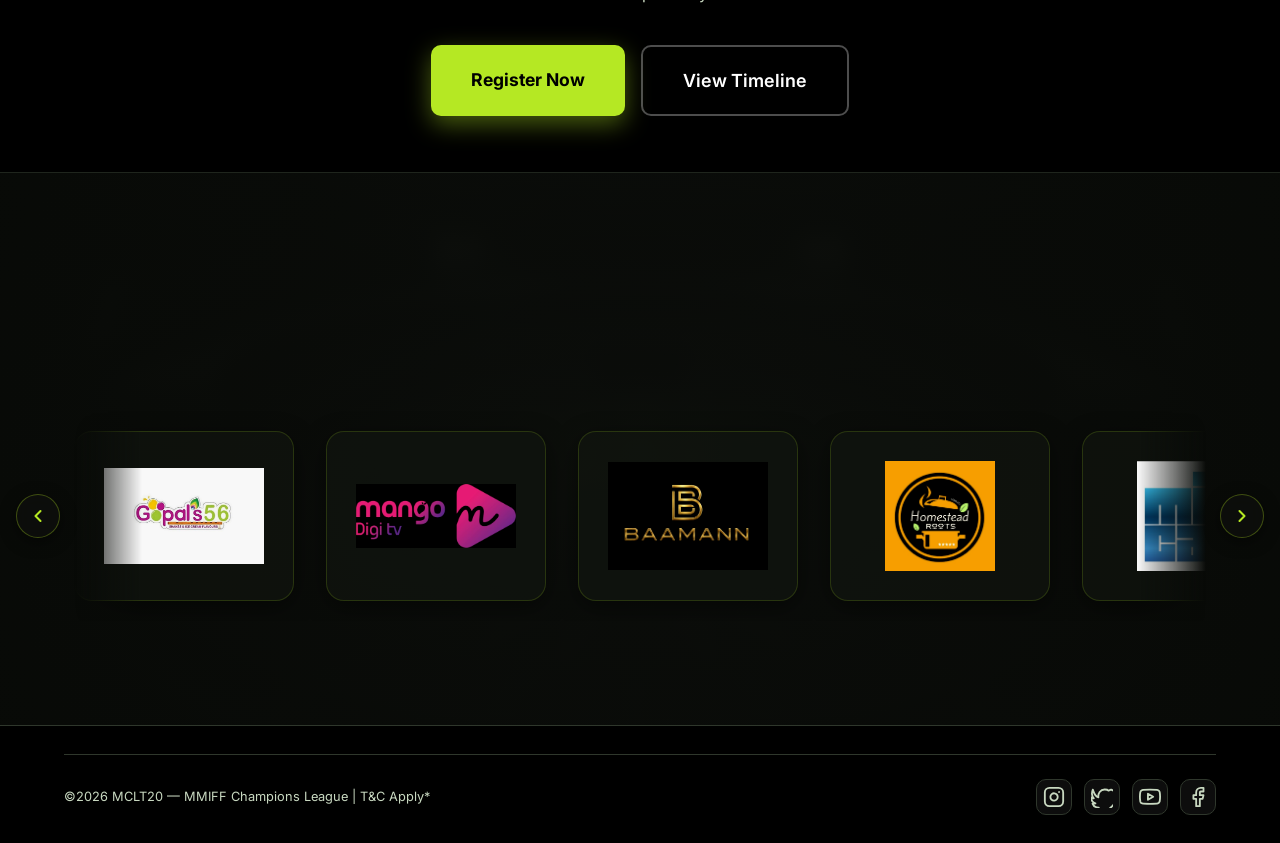
==== commit 8e2605e8: "chnage" ====
--- a/index.html
+++ b/index.html
@@ -390,124 +390,8 @@
   </div>
 </section>
 
-<!-- ===== PARTNERS CAROUSEL ===== -->
-<section class="sponsors-section" style="position: relative; padding: 6rem 0 8rem; overflow: hidden; display: flex; flex-direction: column; align-items: center;">
-
-  <!-- Subtle cricket stadium background -->
-  <div style="position: absolute; inset: 0; background: url('cricket-stadium-bg.jpg') center/cover no-repeat; filter: blur(6px) brightness(0.15) saturate(0.6); z-index: 0; transform: scale(1.08); opacity: 0.45;"></div>
-  <!-- Dark tint overlay -->
-  <div style="position: absolute; inset: 0; background: rgba(2, 6, 4, 0.82); z-index: 0;"></div>
-
-  <div class="container reveal" style="text-align:center; position: relative; z-index: 1; max-width: 1000px; width: 100%;">
-    <!-- "PARTNERS" Text -->
-    <div style="display:flex;align-items:center;justify-content:center;gap:16px;margin-bottom:0.75rem;">
-      <span style="width: 40px; height: 1px; background: #00ff66;"></span>
-      <h3 style="color: #00ff66; font-size: 0.85rem; font-weight: 700; letter-spacing: 0.3em; text-transform: uppercase; margin: 0;">PARTNERS</h3>
-      <span style="width: 40px; height: 1px; background: #00ff66;"></span>
-    </div>
-    
-    <!-- "OFFICIAL SPONSORS" Title -->
-    <h2 class="section-title" style="text-align:center; font-size: clamp(2.5rem, 5vw, 3.8rem); margin-bottom: 4rem; color: #ffffff; font-weight: 900; letter-spacing: -1px;">
-      OFFICIAL <span style="background: linear-gradient(to right, #00ff66, #00ffff); -webkit-background-clip: text; -webkit-text-fill-color: transparent;">SPONSORS</span>
-    </h2>
-  </div>
-  
-  <div class="sponsor-carousel-wrapper" style="position: relative; z-index: 1; max-width: 1200px; width: 100%; overflow: hidden; padding: 1rem 0;">
-    
-    <!-- Cards Container / Track -->
-    <div class="sponsor-carousel-track">
-      <!-- Set 1 -->
-      <div class="sponsor-card">
-        <img src="sponsor-gopal.jpg" alt="Gopal's 56">
-      </div>
-      <div class="sponsor-card">
-        <img src="sponsor-mango-dark.jpg" alt="Mango Digi TV">
-      </div>
-      <div class="sponsor-card">
-        <img src="sponsor-img1.png" alt="BAAMANN">
-      </div>
-      <div class="sponsor-card">
-        <img src="sponsor-img2.png" alt="Homestead ROOTS">
-      </div>
-      <div class="sponsor-card">
-        <img src="sponsor-midday.png" alt="Mid Day">
-      </div>
-      <!-- Set 2 for seamless loop -->
-      <div class="sponsor-card">
-        <img src="sponsor-gopal.jpg" alt="Gopal's 56">
-      </div>
-      <div class="sponsor-card">
-        <img src="sponsor-mango-dark.jpg" alt="Mango Digi TV">
-      </div>
-      <div class="sponsor-card">
-        <img src="sponsor-img1.png" alt="BAAMANN">
-      </div>
-      <div class="sponsor-card">
-        <img src="sponsor-img2.png" alt="Homestead ROOTS">
-      </div>
-      <div class="sponsor-card">
-        <img src="sponsor-midday.png" alt="Mid Day">
-      </div>
-    </div>
-
-  </div>
-</section>
-
-<!-- Hide scrollbar for webkit and add custom styles -->
-<style>
-  .sponsor-carousel-track {
-    display: flex;
-    flex-wrap: nowrap;
-    width: max-content;
-    animation: sponsorAutoScroll 20s linear infinite;
-    align-items: center;
-  }
-  .sponsor-carousel-track:hover {
-    animation-play-state: paused;
-  }
-  @keyframes sponsorAutoScroll {
-    from { transform: translateX(0); }
-    to { transform: translateX(-50%); }
-  }
-  .sponsor-card {
-    flex-shrink: 0;
-    width: 210px;
-    height: 190px;
-    margin-right: 2.5rem;
-    display: flex;
-    align-items: center;
-    justify-content: center;
-    background: rgba(255, 255, 255, 0.02);
-    backdrop-filter: blur(10px);
-    -webkit-backdrop-filter: blur(10px);
-    border: 1px solid rgba(255, 255, 255, 0.12);
-    border-radius: 20px;
-    box-sizing: border-box;
-    padding: 2.2rem;
-    box-shadow: 0 4px 30px rgba(0,0,0,0.4);
-    transition: all 0.3s ease;
-  }
-  .sponsor-card:hover {
-    transform: scale(1.03);
-    border-color: rgba(255, 255, 255, 0.3);
-    background: rgba(255, 255, 255, 0.05);
-    box-shadow: 0 8px 40px rgba(0,0,0,0.6);
-  }
-  .sponsor-card img {
-    display: block;
-    max-width: 100%;
-    max-height: 100%;
-    object-fit: contain;
-  }
-  @media (max-width: 768px) {
-    .sponsor-card {
-      width: 160px;
-      height: 140px;
-      padding: 1.5rem;
-      margin-right: 1.5rem;
-    }
-  }
-</style>
+<!-- ===== GLOBAL REUSABLE OFFICIAL SPONSORS SECTION ===== -->
+<section class="sponsors-section" id="official-sponsors"></section>
 
 <!-- ===== FOOTER ===== -->
 <footer>
--- a/style.css
+++ b/style.css
@@ -1174,3 +1174,244 @@
     width: 100%;
   }
 }
+
+/* ===== GLOBAL REUSABLE OFFICIAL SPONSORS SECTION ===== */
+.sponsors-section {
+  position: relative;
+  padding: 5.5rem 0 6.5rem;
+  overflow: hidden;
+  display: flex;
+  flex-direction: column;
+  align-items: center;
+  background: #080a07;
+  border-top: 1px solid rgba(47, 55, 44, 0.6);
+  width: 100%;
+}
+
+.sponsors-section .sponsors-bg-img {
+  position: absolute;
+  inset: 0;
+  background: url('cricket-stadium-bg.jpg') center/cover no-repeat;
+  filter: blur(8px) brightness(0.12) saturate(0.5);
+  z-index: 0;
+  transform: scale(1.08);
+  opacity: 0.45;
+  pointer-events: none;
+}
+
+.sponsors-section .sponsors-bg-overlay {
+  position: absolute;
+  inset: 0;
+  background: radial-gradient(circle at center, rgba(13, 15, 12, 0.7) 0%, rgba(8, 10, 7, 0.96) 100%);
+  z-index: 0;
+  pointer-events: none;
+}
+
+.sponsors-header-container {
+  text-align: center;
+  position: relative;
+  z-index: 2;
+  max-width: 1000px;
+  width: 100%;
+  padding: 0 1.5rem;
+}
+
+.sponsors-pill {
+  display: inline-flex;
+  align-items: center;
+  justify-content: center;
+  gap: 16px;
+  margin-bottom: 0.75rem;
+}
+
+.sponsors-pill-line {
+  width: 36px;
+  height: 1px;
+  background: var(--brand, #b5e823);
+  opacity: 0.8;
+}
+
+.sponsors-pill-text {
+  color: var(--brand, #b5e823);
+  font-size: 0.85rem;
+  font-weight: 700;
+  letter-spacing: 0.3em;
+  text-transform: uppercase;
+  margin: 0;
+}
+
+.sponsors-heading {
+  text-align: center;
+  font-size: clamp(2.2rem, 4.5vw, 3.4rem);
+  margin-bottom: 3.5rem;
+  color: #ffffff;
+  font-weight: 900;
+  letter-spacing: -0.02em;
+}
+
+.sponsors-heading .text-gradient-sponsor {
+  background: linear-gradient(110deg, var(--brand, #b5e823) 0%, #22d3ee 100%);
+  -webkit-background-clip: text;
+  -webkit-text-fill-color: transparent;
+  background-clip: text;
+}
+
+.sponsors-carousel-outer {
+  position: relative;
+  z-index: 2;
+  width: 100%;
+  max-width: 1360px;
+  display: flex;
+  align-items: center;
+  justify-content: center;
+  padding: 0 1rem;
+}
+
+.sponsor-nav-btn {
+  position: relative;
+  z-index: 5;
+  width: 44px;
+  height: 44px;
+  border-radius: 50%;
+  background: rgba(13, 15, 12, 0.85);
+  border: 1px solid rgba(181, 232, 35, 0.3);
+  color: var(--brand, #b5e823);
+  display: flex;
+  align-items: center;
+  justify-content: center;
+  cursor: pointer;
+  backdrop-filter: blur(8px);
+  -webkit-backdrop-filter: blur(8px);
+  transition: all 0.25s ease;
+  flex-shrink: 0;
+  box-shadow: 0 4px 15px rgba(0, 0, 0, 0.5);
+}
+
+.sponsor-nav-btn:hover {
+  background: var(--brand, #b5e823);
+  color: #000;
+  border-color: var(--brand, #b5e823);
+  transform: scale(1.1);
+  box-shadow: 0 0 20px rgba(181, 232, 35, 0.45);
+}
+
+.sponsor-nav-btn:active {
+  transform: scale(0.95);
+}
+
+.sponsor-nav-btn.sponsor-prev {
+  margin-right: 14px;
+}
+
+.sponsor-nav-btn.sponsor-next {
+  margin-left: 14px;
+}
+
+.sponsor-carousel-wrapper {
+  position: relative;
+  width: 100%;
+  overflow: hidden;
+  padding: 1.25rem 0;
+  -webkit-mask-image: linear-gradient(to right, transparent 0%, black 6%, black 94%, transparent 100%);
+  mask-image: linear-gradient(to right, transparent 0%, black 6%, black 94%, transparent 100%);
+}
+
+.sponsor-carousel-track {
+  display: flex;
+  flex-wrap: nowrap;
+  width: max-content;
+  align-items: center;
+  animation: sponsorAutoScroll 28s linear infinite;
+  will-change: transform;
+}
+
+.sponsor-carousel-track:hover,
+.sponsor-carousel-track.is-paused {
+  animation-play-state: paused;
+}
+
+@keyframes sponsorAutoScroll {
+  0% {
+    transform: translateX(0);
+  }
+  100% {
+    transform: translateX(-50%);
+  }
+}
+
+.sponsor-card {
+  flex-shrink: 0;
+  width: 220px;
+  height: 170px;
+  margin-right: 2rem;
+  display: flex;
+  align-items: center;
+  justify-content: center;
+  background: rgba(18, 22, 16, 0.65);
+  backdrop-filter: blur(12px);
+  -webkit-backdrop-filter: blur(12px);
+  border: 1px solid rgba(181, 232, 35, 0.16);
+  border-radius: 18px;
+  box-sizing: border-box;
+  padding: 1.8rem;
+  box-shadow: 0 6px 24px rgba(0, 0, 0, 0.45);
+  transition: all 0.35s cubic-bezier(0.4, 0, 0.2, 1);
+  cursor: pointer;
+}
+
+.sponsor-card:hover {
+  transform: translateY(-4px) scale(1.04);
+  border-color: rgba(181, 232, 35, 0.5);
+  background: rgba(28, 36, 24, 0.85);
+  box-shadow: 0 12px 35px rgba(0, 0, 0, 0.7), 0 0 25px rgba(181, 232, 35, 0.2);
+}
+
+.sponsor-card img {
+  display: block;
+  max-width: 100%;
+  max-height: 100%;
+  object-fit: contain;
+  filter: brightness(0.95) contrast(1.05);
+  transition: filter 0.3s ease, transform 0.3s ease;
+}
+
+.sponsor-card:hover img {
+  filter: brightness(1.05) contrast(1.1);
+}
+
+@media (max-width: 992px) {
+  .sponsors-section {
+    padding: 4.5rem 0 5.5rem;
+  }
+  .sponsor-card {
+    width: 190px;
+    height: 150px;
+    padding: 1.5rem;
+    margin-right: 1.5rem;
+  }
+}
+
+@media (max-width: 640px) {
+  .sponsors-section {
+    padding: 3.5rem 0 4.5rem;
+  }
+  .sponsor-nav-btn {
+    display: none;
+  }
+  .sponsor-carousel-wrapper {
+    -webkit-mask-image: linear-gradient(to right, transparent 0%, black 4%, black 96%, transparent 100%);
+    mask-image: linear-gradient(to right, transparent 0%, black 4%, black 96%, transparent 100%);
+    padding: 0.75rem 0;
+  }
+  .sponsor-card {
+    width: 155px;
+    height: 125px;
+    padding: 1.15rem;
+    margin-right: 1.25rem;
+    border-radius: 14px;
+  }
+  .sponsors-heading {
+    margin-bottom: 2.5rem;
+  }
+}
+
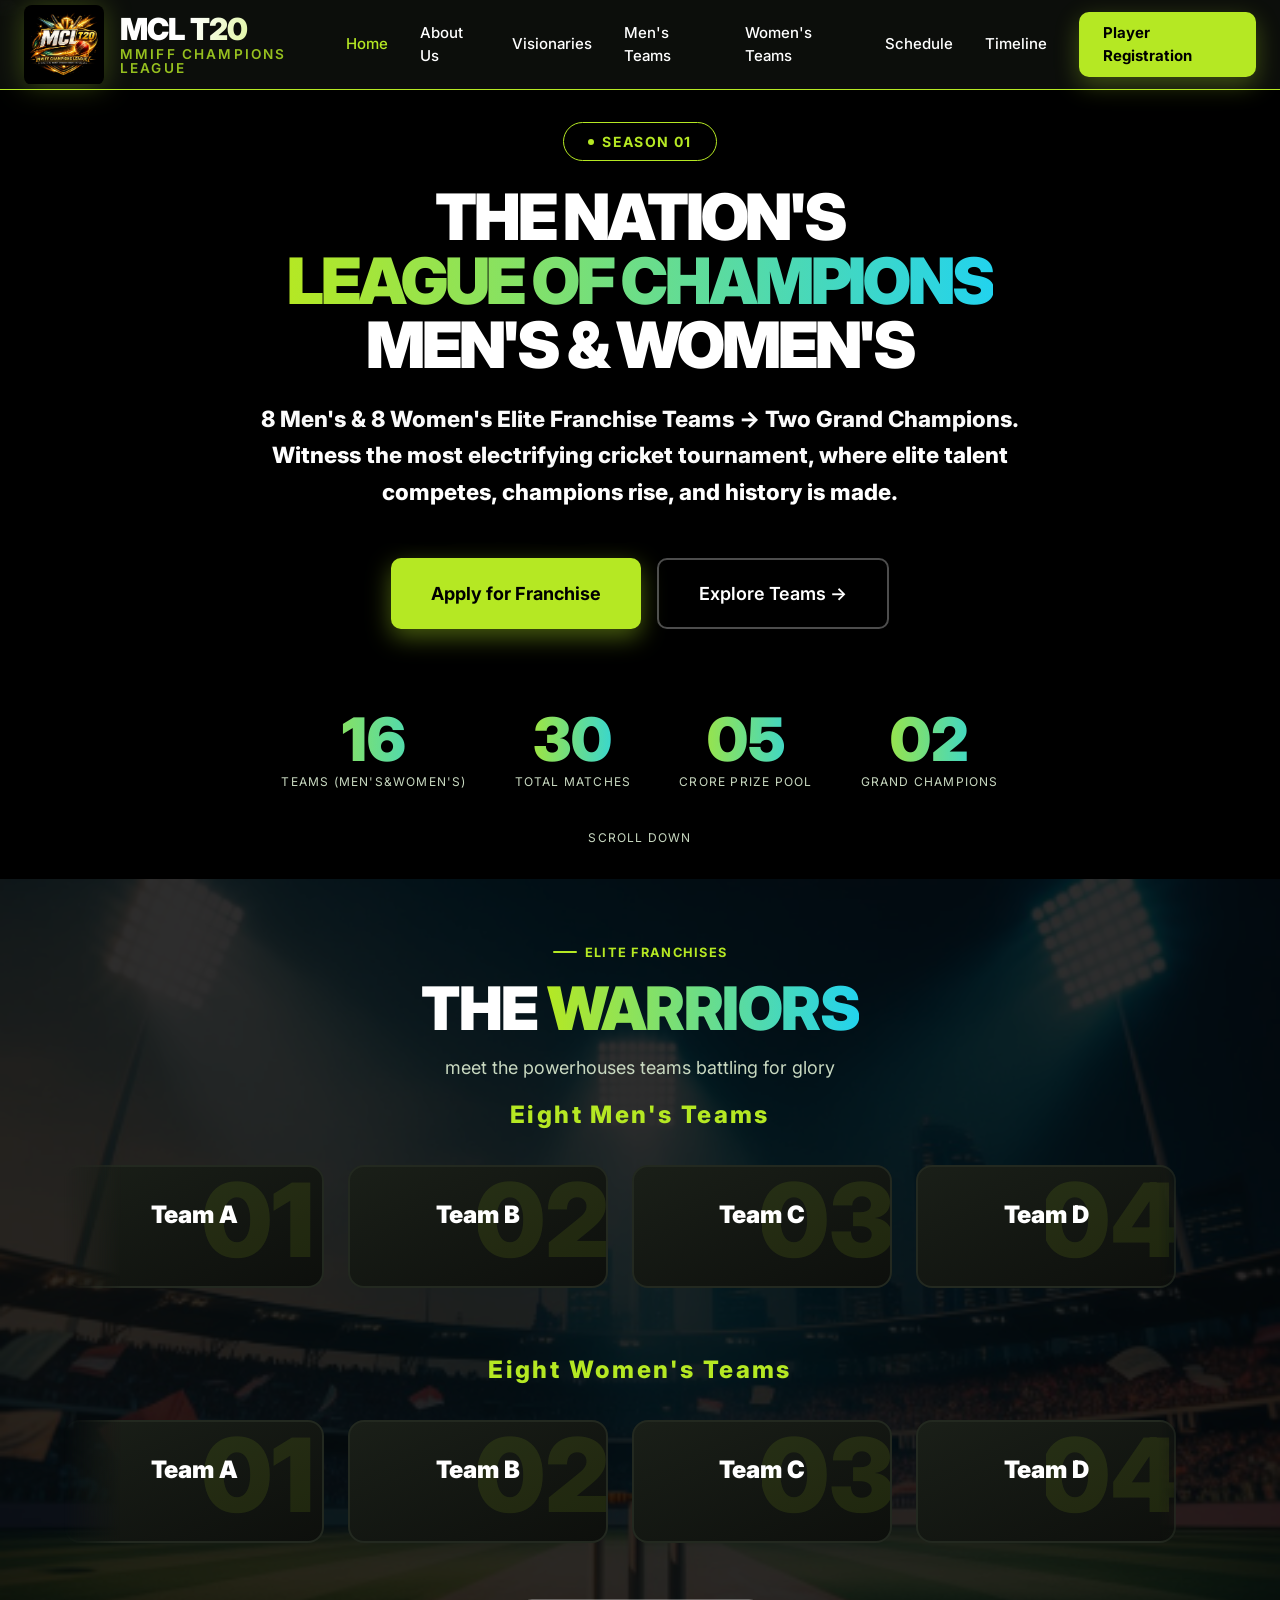
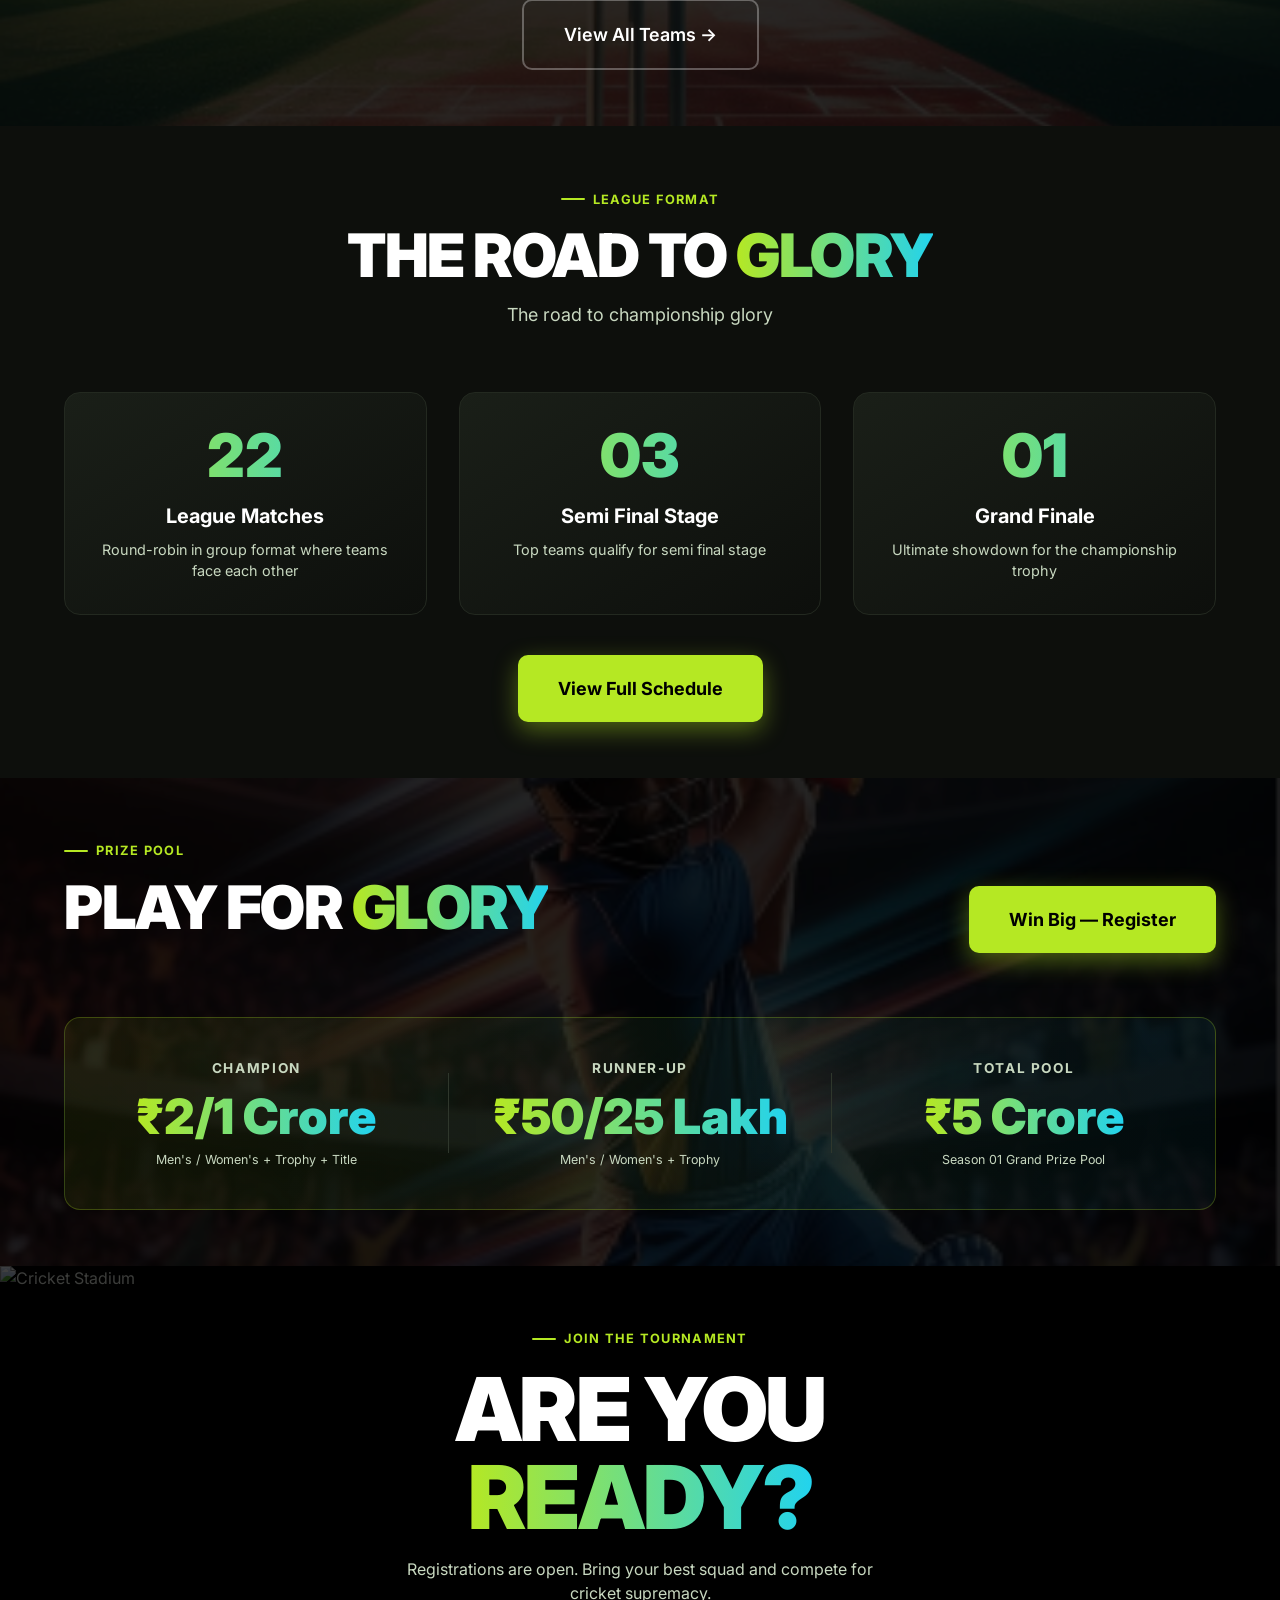
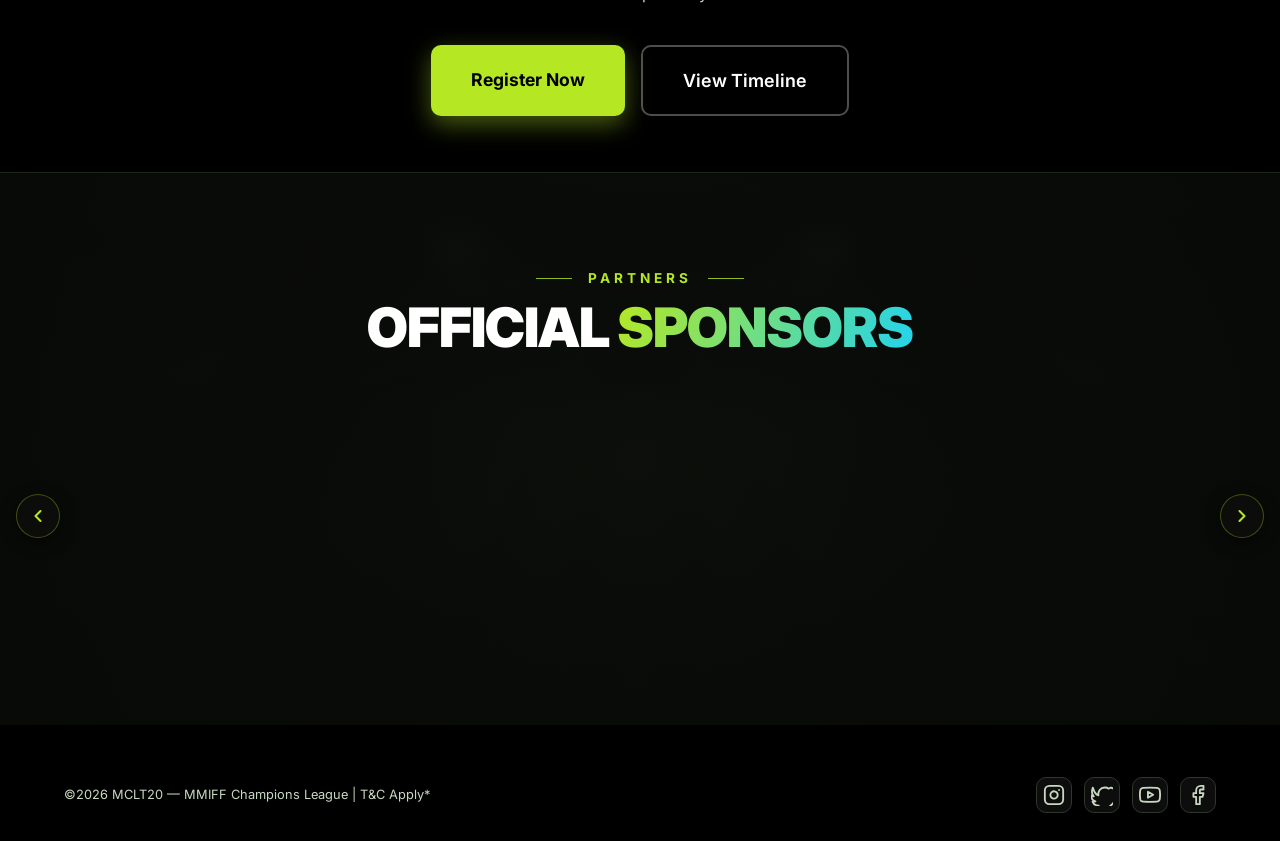
==== commit 125a8511: "change" ====
--- a/index.html
+++ b/index.html
@@ -20,13 +20,13 @@
 <!-- ===== NAVBAR ===== -->
 <nav class="navbar" id="navbar">
   <a href="index.html" class="nav-logo">
+    <img src="logo.png" alt="MCL Logo"/>
     <div>
       <div class="nav-logo-text">
         <span class="brand">MCL T20</span>
         <span class="sub">MMIFF Champions League</span>
       </div>
     </div>
-    <img src="logo.png" alt="MCL Logo"/>
   </a>
   <div class="nav-links">
     <a href="index.html" class="active">Home</a>
--- a/style.css
+++ b/style.css
@@ -548,7 +548,7 @@
 /* ===== FOOTER ===== */
 footer {
   background: #000;
-  border-top: 1px solid var(--border);
+  border-top: none;
   padding: 3rem 0 2rem;
 }
 .footer-grid { display: flex; justify-content: space-between; align-items: center; flex-wrap: wrap; gap: 2rem; margin-bottom: 2.5rem; }
@@ -560,7 +560,7 @@
 .footer-col ul li a { color: var(--muted-foreground); font-size: 0.875rem; transition: color 0.15s; }
 .footer-col ul li a:hover { color: var(--brand); }
 .footer-bottom {
-  border-top: 1px solid var(--border); padding-top: 1.5rem;
+  border-top: none; padding-top: 1.5rem;
   display: flex; justify-content: space-between; align-items: center; flex-wrap: wrap; gap: 1rem;
 }
 .footer-bottom p { color: var(--muted-foreground); font-size: 0.8rem; }
@@ -868,10 +868,11 @@
 /* ===== FOOTER ===== */
 footer {
   background: #000;
-  border-top: 1px solid var(--border);
+  border-top: none;
   padding: 1.75rem 0;
 }
 .footer-bottom {
+  border-top: none;
   display: flex; justify-content: space-between; align-items: center; flex-wrap: wrap; gap: 1rem;
 }
 .footer-bottom p { color: var(--muted-foreground); font-size: 0.8rem; }
@@ -1214,6 +1215,10 @@
   max-width: 1000px;
   width: 100%;
   padding: 0 1.5rem;
+  opacity: 1 !important;
+  transform: none !important;
+  visibility: visible !important;
+  display: block !important;
 }
 
 .sponsors-pill {
